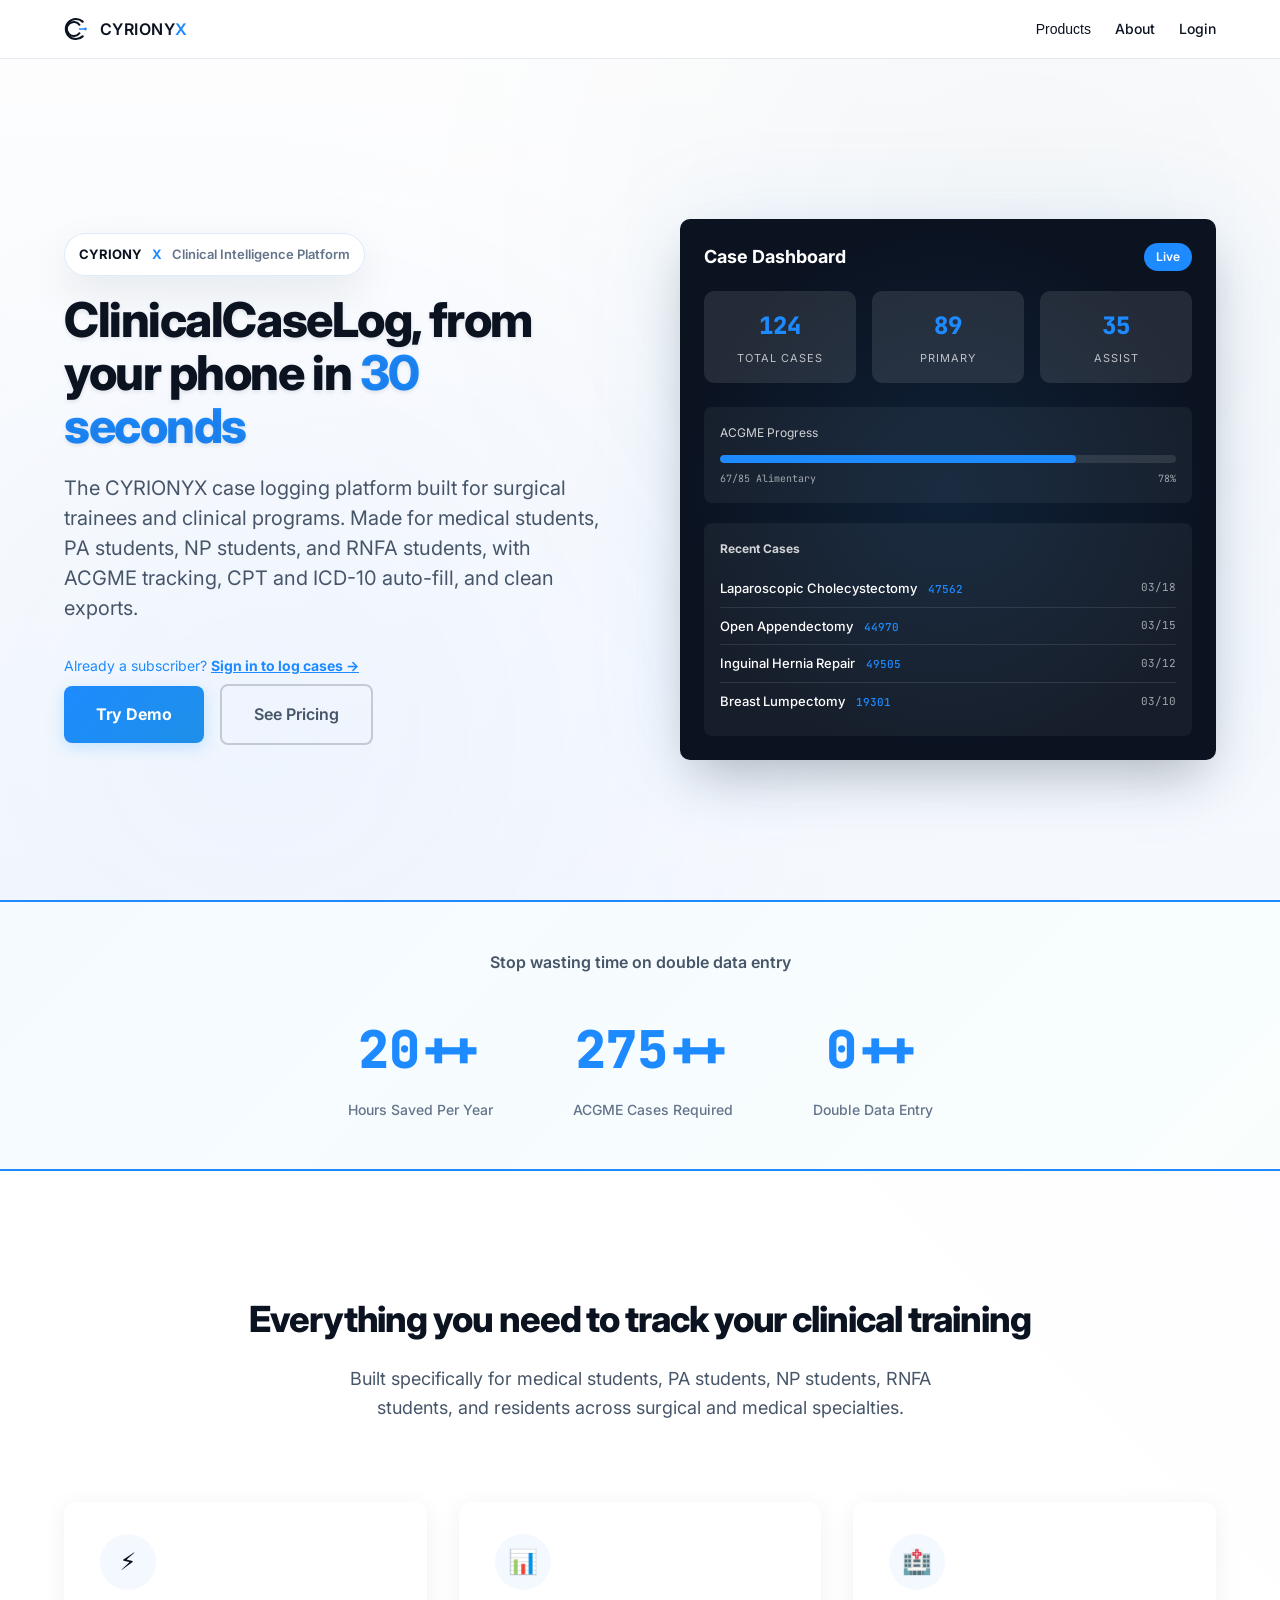
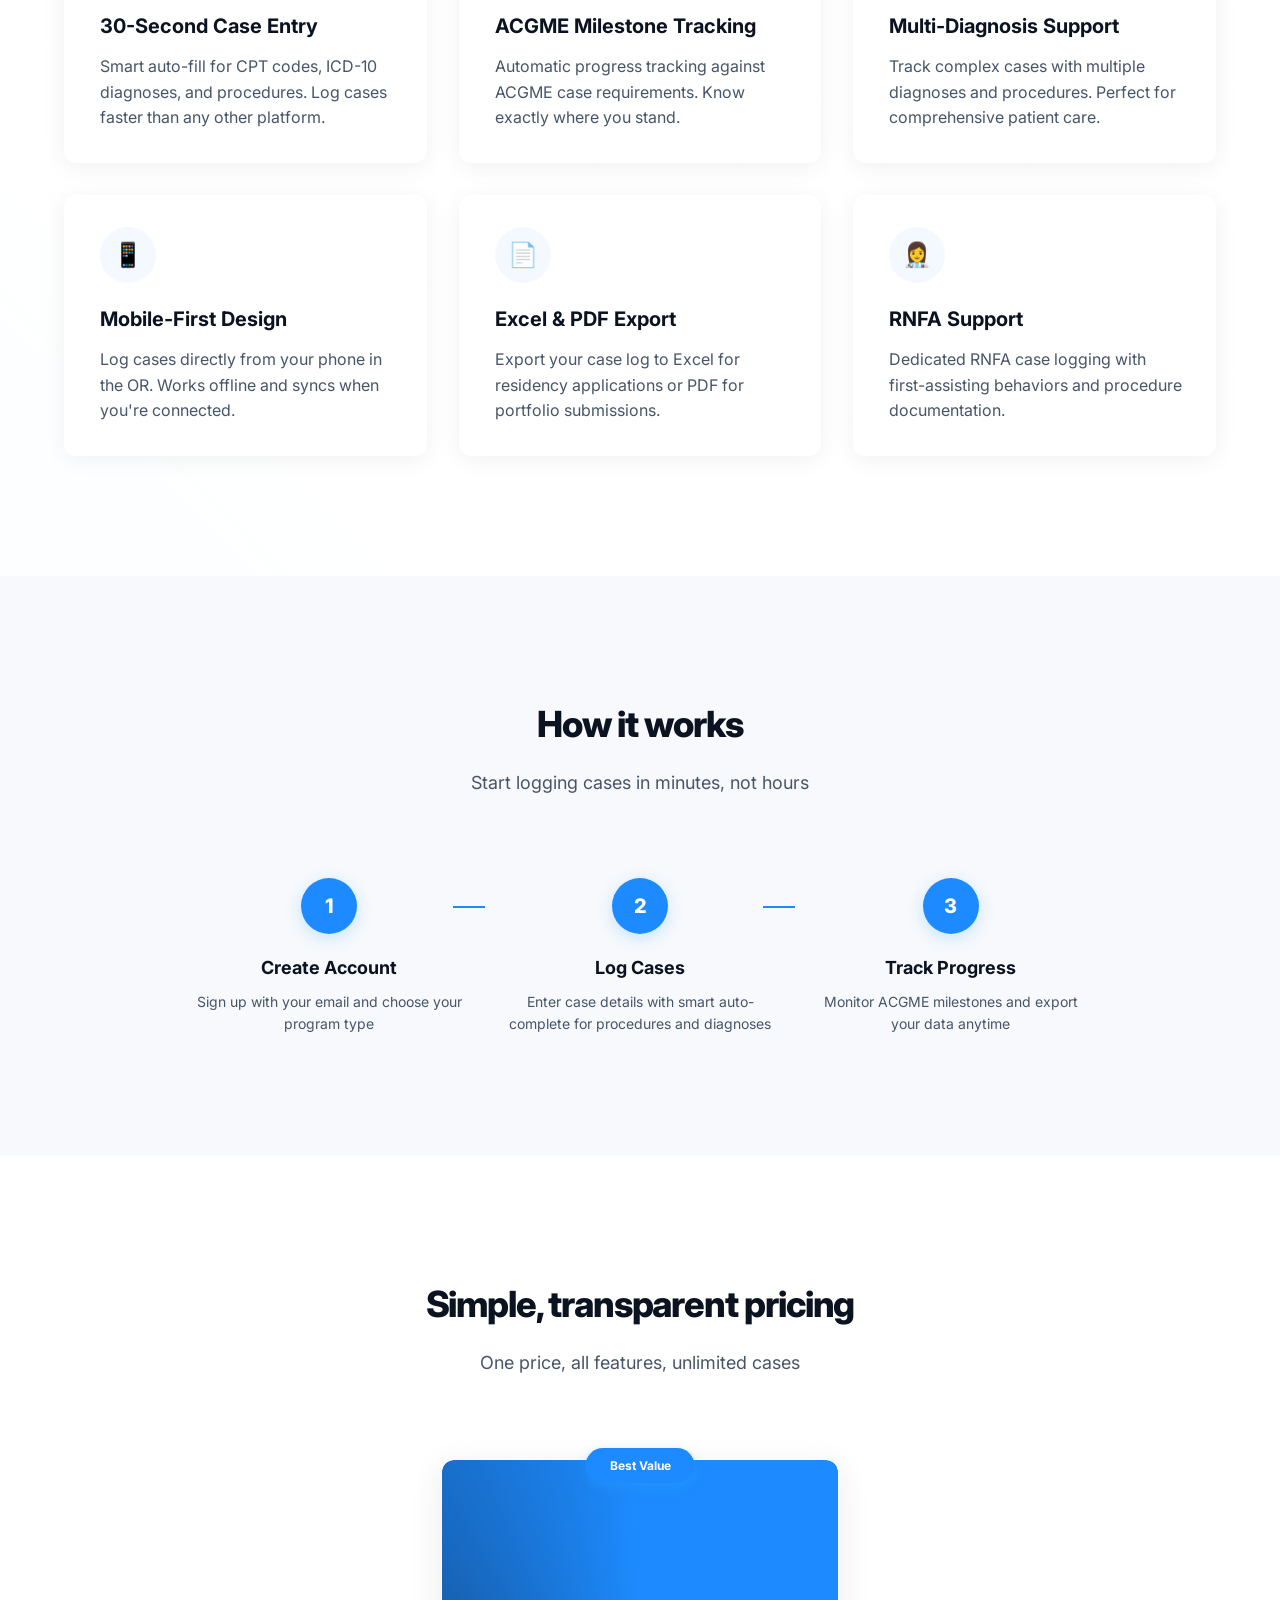
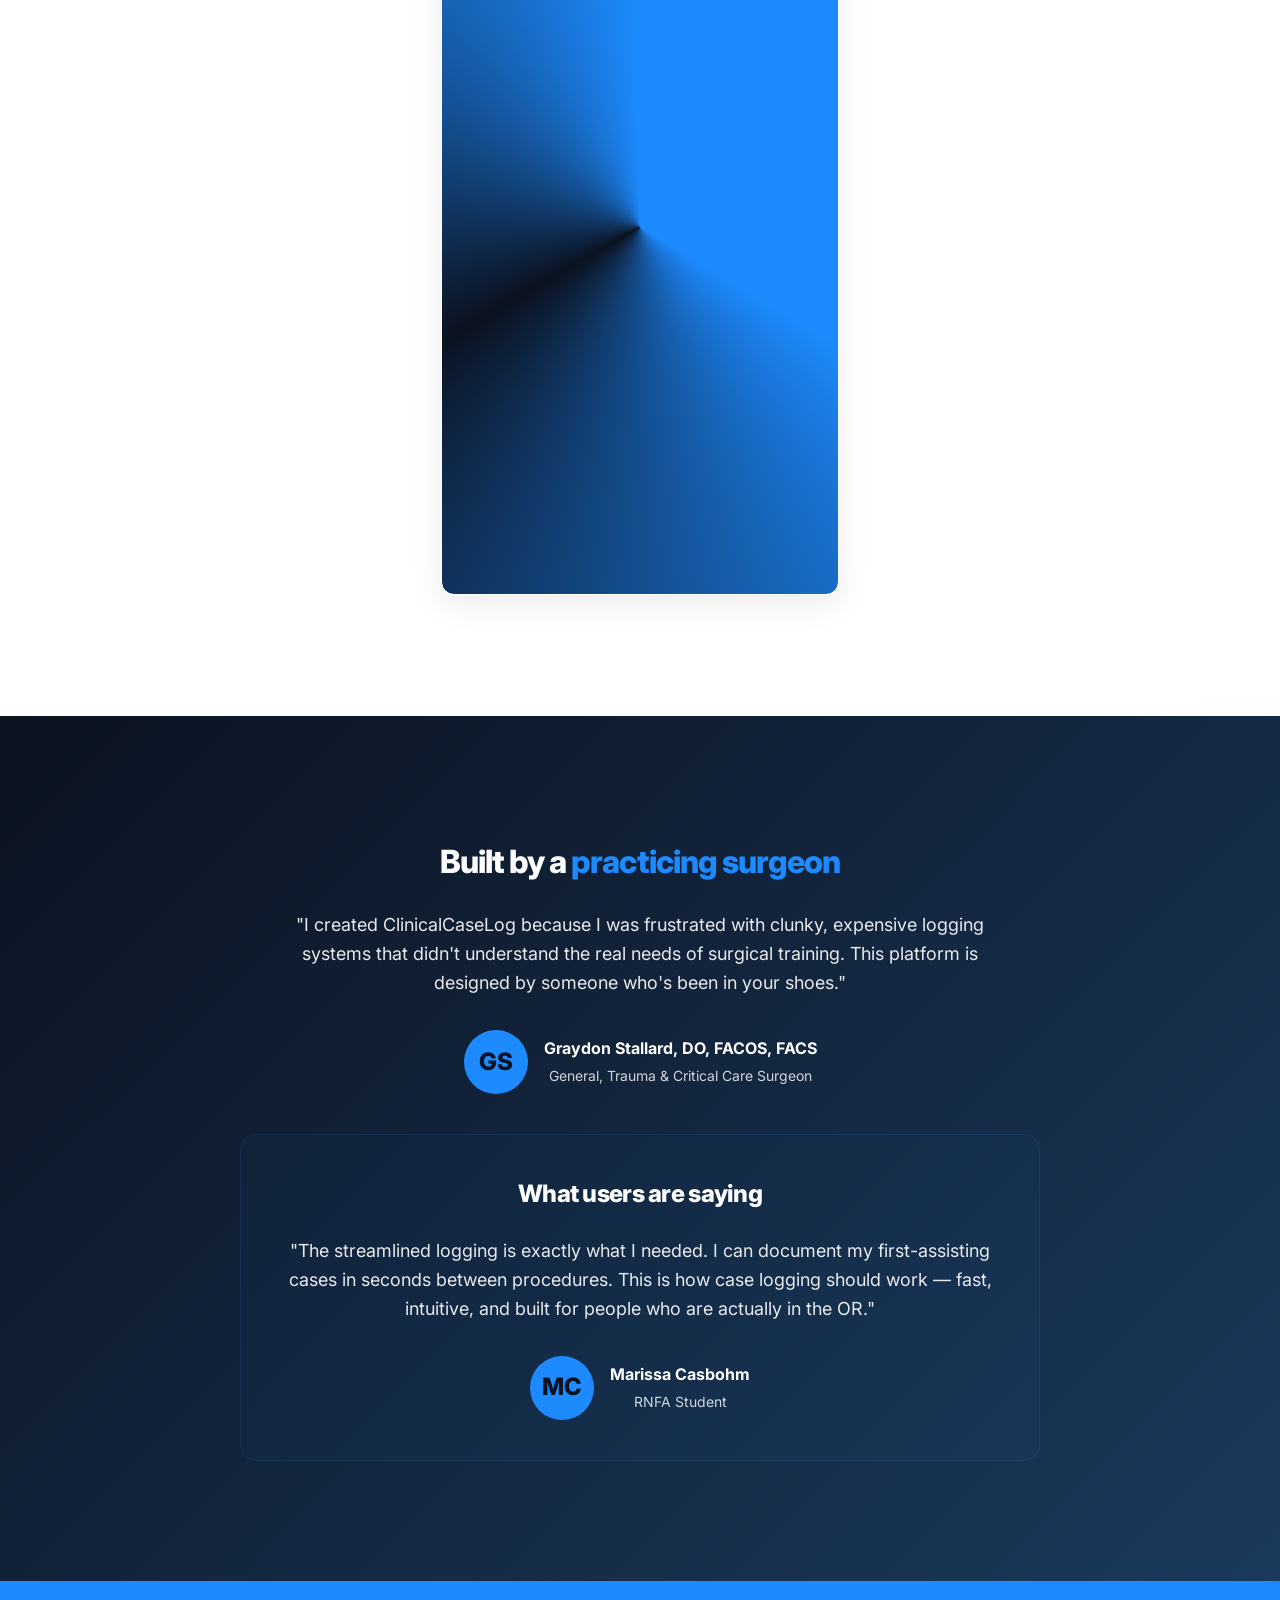
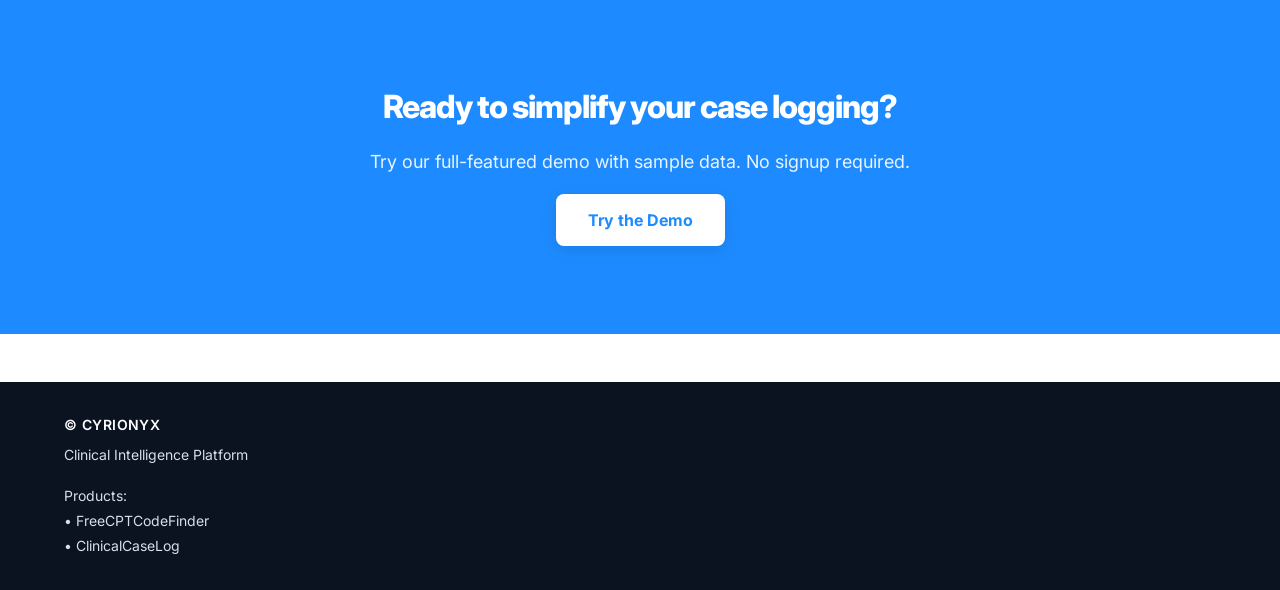
==== index.html @ 945f3b55 "align company branding to cyrionyx" ====
<!DOCTYPE html>
<html lang="en">
<head>
    <meta charset="UTF-8">
    <meta name="viewport" content="width=device-width, initial-scale=1.0">
    <title>Cyrionyx – Clinical Case Log — Premium Case Logging for Surgical Residents & PA Students</title>
    
    <!-- SEO -->
    <meta name="description" content="Log surgical cases and clinical encounters in 30 seconds with CPT code auto-fill and ICD-10 code lookup. Built by a practicing surgeon for medical students, PA students, NP students, residents, and RNFAs. ACGME milestone tracking, procedure documentation, Excel + PDF export. The modern Typhon alternative.">
    <meta name="keywords" content="surgical case log, surgery resident, ACGME, case tracking, CPT codes, operative log, PA student, medical student, RNFA, surgical case log app, PA student clinical tracker, ACGME case logging, clinical rotation tracker, medical student case log, NP student case tracker, RNFA case log, procedure log app, residency case tracker, Typhon alternative, clinical encounter log, surgical rotation log, medical education technology, case logging software, operative log tracker, CPT codes, finding CPT codes, CPT code lookup, what CPT code is used for, ICD-10 code finder, what ICD-10 code is used for, ICD-10 lookup, CPT code search, surgical CPT codes, procedure codes, diagnosis codes, medical billing codes, CPT code list surgery, ICD-10 codes for surgery, clinical documentation, medical coding for students, CPT auto-fill, ICD-10 auto-fill, procedure code tracker, surgical procedure codes, common surgical CPT codes, medical student billing, resident procedure documentation, clinical encounter documentation, patient encounter log, case report, surgical education, medical education app, healthcare education technology, clinical competency tracker, procedure competency log, surgical skills tracker">
    
    <!-- Open Graph (social sharing) -->
    <meta property="og:title" content="Cyrionyx – Clinical Case Log">
    <meta property="og:description" content="Log surgical cases and clinical patient encounters from your phone in 30 seconds. Built by a practicing surgeon for medical, PA, NP, and RNFA students.">
    <meta property="og:type" content="website">
    <meta property="og:url" content="https://clinicalcaselog.com">
    <meta property="og:image" content="https://clinicalcaselog.com/icon-512.png">
    <meta property="og:site_name" content="ClinicalCaseLog">
    
    <!-- Twitter Card -->
    <meta name="twitter:card" content="summary_large_image">
    <meta name="twitter:title" content="Cyrionyx – Clinical Case Log">
    <meta name="twitter:description" content="Log surgical cases and clinical patient encounters from your phone in 30 seconds. Built by a practicing surgeon for medical, PA, NP, and RNFA students.">
    

    <script type="application/ld+json">
    {
      "@context": "https://schema.org",
      "@graph": [
        {
          "@type": "Organization",
          "@id": "https://clinicalcaselog.com/#organization",
          "name": "CYRIONYX",
          "url": "https://clinicalcaselog.com",
          "logo": "https://clinicalcaselog.com/icon-512.png",
          "description": "CYRIONYX builds focused healthcare workflow products for case logging, coding, and surgical operations."
        },
        {
          "@type": "SoftwareApplication",
          "name": "ClinicalCaseLog",
          "applicationCategory": "MedicalApplication",
          "operatingSystem": "Web",
          "url": "https://clinicalcaselog.com",
          "image": "https://clinicalcaselog.com/icon-512.png",
          "description": "ClinicalCaseLog is the CYRIONYX case logging platform for surgical residents, PA students, NP students, and RNFAs.",
          "publisher": {"@id": "https://clinicalcaselog.com/#organization"},
          "offers": {"@type": "Offer", "price": "0", "priceCurrency": "USD"}
        }
      ]
    }
    </script>
    <!-- Google Fonts -->
    <link rel="preconnect" href="https://fonts.googleapis.com">
    <link rel="preconnect" href="https://fonts.gstatic.com" crossorigin>
    <link href="https://fonts.googleapis.com/css2?family=Inter:wght@400;500;600;700;800;900&family=JetBrains+Mono:wght@400;500;600;900&display=swap" rel="stylesheet">
    
    <style>
        * {
            margin: 0;
            padding: 0;
            box-sizing: border-box;
        }
        
        :root {
            --primary: #0B1220;
            --accent: #1D8BFF;
            --highlight: #1D8BFF;
            --purple: #0B1220;
            --background: #FFFFFF;
            --card-bg: #FFFFFF;
            --text-primary: #0B1220;
            --text-secondary: #475569;
            --text-muted: #64748B;
            --section-bg-alt: #F7F9FC;
            --feature-icon-bg: #F4F8FF;
            --shadow-soft: 0 16px 40px rgba(11, 31, 42, 0.08);
            --radius-card: 10px;
        }
        
        html {
            scroll-behavior: smooth;
        }
        
        body {
            font-family: 'Inter', -apple-system, BlinkMacSystemFont, 'Segoe UI', Roboto, sans-serif;
            color: var(--text-primary);
            background: var(--background);
            line-height: 1.6;
            overflow-x: hidden;
        }
        
        /* Navigation */
        .nav {
            position: fixed;
            top: 0;
            left: 0;
            right: 0;
            background: rgba(255, 255, 255, 0.94);
            backdrop-filter: blur(14px);
            border-bottom: 1px solid rgba(11, 31, 42, 0.08);
            z-index: 100;
            padding: 16px 0;
            transition: all 0.3s ease;
        }
        
        .nav-container {
            max-width: 1200px;
            margin: 0 auto;
            padding: 0 24px;
            display: flex;
            align-items: center;
            justify-content: space-between;
        }
        
        .logo {
            font-size: 20px;
            font-weight: 800;
            color: var(--primary);
            text-decoration: none;
            display: flex;
            align-items: center;
            gap: 14px;
        }

        .brand-chip {
            display: inline-flex;
            align-items: center;
            gap: 10px;
            padding: 8px 12px;
            border-radius: 999px;
            border: 1px solid rgba(47, 128, 237, 0.16);
            background: rgba(47, 128, 237, 0.06);
        }

        .brand-hex {
            width: 28px;
            height: 28px;
            border-radius: 8px;
            display: inline-flex;
            align-items: center;
            justify-content: center;
            background: linear-gradient(135deg, var(--primary), var(--accent));
            color: #fff;
            font-size: 11px;
            font-weight: 800;
            letter-spacing: 0.08em;
        }

        .brand-copy {
            display: flex;
            flex-direction: column;
            gap: 2px;
            line-height: 1.05;
        }

        .brand-copy strong {
            color: var(--accent);
        }

        .brand-subtitle {
            font-size: 10px;
            color: var(--text-muted);
            text-transform: uppercase;
            letter-spacing: 0.14em;
        }

        .logo .highlight {
            color: var(--accent);
        }
        
        .nav-links {
            display: flex;
            align-items: center;
            gap: 32px;
            list-style: none;
        }
        
        .nav-links a {
            color: var(--text-secondary);
            text-decoration: none;
            font-weight: 500;
            transition: color 0.3s ease;
        }
        
        .nav-links a:hover {
            color: var(--primary);
        }
        
        .cta-button {
            background: linear-gradient(135deg, var(--accent), #2563eb);
            color: white;
            padding: 12px 24px;
            border-radius: 10px;
            text-decoration: none;
            font-weight: 600;
            font-size: 14px;
            transition: all 0.3s ease;
            border: none;
            cursor: pointer;
            box-shadow: 0 2px 8px rgba(46, 168, 255, 0.25);
        }
        
        .cta-button:hover {
            transform: translateY(-1px);
            box-shadow: 0 4px 16px rgba(46, 168, 255, 0.4), 0 0 20px rgba(46, 168, 255, 0.2);
        }
        
        /* Mobile hamburger */
        .nav-toggle {
            display: none;
            flex-direction: column;
            cursor: pointer;
            padding: 8px;
        }
        
        .nav-toggle span {
            width: 20px;
            height: 2px;
            background: var(--primary);
            margin: 2px 0;
            transition: 0.3s;
        }
        
        /* Section Padding */
        .section {
            padding: 120px 0;
            transition: all 0.3s ease;
        }
        
        .section:nth-child(even) {
            background: var(--section-bg-alt);
        }
        
        .container {
            max-width: 1200px;
            margin: 0 auto;
            padding: 0 24px;
        }
        
        /* Hero Section */
        .hero {
            background:
                radial-gradient(circle at 20% 80%, rgba(47, 128, 237, 0.05) 0%, transparent 50%),
                radial-gradient(circle at 80% 20%, rgba(11, 31, 42, 0.04) 0%, transparent 50%),
                linear-gradient(180deg, #FFFFFF 0%, #F4F8FF 100%);
            background-size: 100% 100%, 100% 100%, 100% 100%;
            padding: 160px 0 140px;
            overflow: hidden;
            position: relative;
        }
        
        .hero::before {
            content: '';
            position: absolute;
            top: 0;
            left: 0;
            right: 0;
            bottom: 0;
            background: radial-gradient(ellipse at center, transparent 0%, rgba(247, 249, 251, 0.3) 70%);
            pointer-events: none;
        }
        
        .hero-container {
            display: grid;
            grid-template-columns: 1fr 1fr;
            gap: 80px;
            align-items: center;
            max-width: 1200px;
            margin: 0 auto;
            padding: 0 24px;
            position: relative;
            z-index: 2;
        }
        
        .hero-platform {
            display: inline-flex;
            align-items: center;
            gap: 10px;
            margin-bottom: 18px;
            padding: 10px 14px;
            border-radius: 999px;
            border: 1px solid rgba(47, 128, 237, 0.16);
            background: rgba(255, 255, 255, 0.9);
            box-shadow: var(--shadow-soft);
            color: var(--primary);
            font-size: 13px;
            font-weight: 700;
        }

        .hero-platform strong {
            color: var(--accent);
        }

        .hero-content h1 {
            font-size: 48px;
            font-weight: 800;
            line-height: 1.1;
            margin-bottom: 20px;
            color: var(--primary);
            letter-spacing: -0.03em;
            text-shadow: 0 2px 4px rgba(11, 31, 59, 0.1);
        }
        
        .hero-content .highlight {
            background: linear-gradient(135deg, var(--accent), var(--highlight), var(--purple));
            background-clip: text;
            -webkit-background-clip: text;
            -webkit-text-fill-color: transparent;
            background-size: 200% 200%;
            animation: gradientShift 3s ease-in-out infinite;
        }
        
        @keyframes gradientShift {
            0%, 100% { background-position: 0% 50%; }
            50% { background-position: 100% 50%; }
        }
        
        .hero-content p {
            font-size: 20px;
            color: var(--text-secondary);
            margin-bottom: 32px;
            line-height: 1.5;
        }
        
        .hero-actions {
            display: flex;
            gap: 16px;
            align-items: center;
        }
        
        .cta-primary {
            background: linear-gradient(135deg, var(--accent), #1e90e8);
            color: white;
            padding: 16px 32px;
            border-radius: 8px;
            text-decoration: none;
            font-weight: 700;
            font-size: 16px;
            transition: all 0.3s ease;
            box-shadow: 0 4px 16px rgba(46, 168, 255, 0.25);
        }
        
        .cta-primary:hover {
            transform: translateY(-2px);
            box-shadow: 0 8px 24px rgba(46, 168, 255, 0.35), 0 0 30px rgba(46, 168, 255, 0.15);
        }
        
        .cta-secondary {
            background: transparent;
            color: var(--text-secondary);
            padding: 16px 32px;
            border: 2px solid rgba(11, 31, 59, 0.2);
            border-radius: 8px;
            text-decoration: none;
            font-weight: 600;
            font-size: 16px;
            transition: all 0.3s ease;
        }
        
        .cta-secondary:hover {
            background: var(--primary);
            color: white;
            border-color: var(--primary);
            transform: translateY(-2px);
            box-shadow: 0 4px 16px rgba(11, 31, 59, 0.2);
        }
        
        /* Dashboard Mockup */
        .dashboard-mockup {
            background: var(--primary);
            border-radius: 10px;
            padding: 24px;
            box-shadow: 
                0 25px 50px -12px rgba(0, 0, 0, 0.25), 
                0 0 100px rgba(46, 168, 255, 0.1);
            position: relative;
            transform: perspective(1200px) rotateY(-3deg) rotateX(2deg);
            animation: float 6s ease-in-out infinite;
        }
        
        .dashboard-mockup::before {
            content: '';
            position: absolute;
            top: -10px;
            left: -10px;
            right: -10px;
            bottom: -10px;
            background: radial-gradient(circle at 50% 50%, rgba(46, 168, 255, 0.1) 0%, transparent 70%);
            border-radius: 20px;
            z-index: -1;
        }
        
        @keyframes float {
            0%, 100% { transform: perspective(1200px) rotateY(-3deg) rotateX(2deg) translateY(0px); }
            50% { transform: perspective(1200px) rotateY(-3deg) rotateX(2deg) translateY(-8px); }
        }
        
        .dashboard-header {
            display: flex;
            justify-content: space-between;
            align-items: center;
            margin-bottom: 20px;
        }
        
        .dashboard-title {
            color: white;
            font-size: 18px;
            font-weight: 700;
        }
        
        .dashboard-badge {
            background: var(--accent);
            color: white;
            padding: 4px 12px;
            border-radius: 20px;
            font-size: 12px;
            font-weight: 600;
            animation: pulse 2s ease-in-out infinite;
        }
        
        @keyframes pulse {
            0%, 100% { opacity: 1; }
            50% { opacity: 0.7; }
        }
        
        .stats-grid {
            display: grid;
            grid-template-columns: repeat(3, 1fr);
            gap: 16px;
            margin-bottom: 24px;
        }
        
        .stat-card {
            background: rgba(255, 255, 255, 0.1);
            border-radius: 10px;
            padding: 16px;
            text-align: center;
        }
        
        .stat-number {
            color: var(--highlight);
            font-size: 24px;
            font-weight: 800;
            font-family: 'JetBrains Mono', monospace;
        }
        
        .stat-label {
            color: rgba(255, 255, 255, 0.7);
            font-size: 11px;
            text-transform: uppercase;
            letter-spacing: 1px;
            margin-top: 4px;
        }
        
        .chart-container {
            background: rgba(255, 255, 255, 0.05);
            border-radius: 8px;
            padding: 16px;
            margin-bottom: 20px;
        }
        
        .chart-title {
            color: rgba(255, 255, 255, 0.8);
            font-size: 12px;
            margin-bottom: 12px;
        }
        
        .progress-bar {
            background: rgba(255, 255, 255, 0.1);
            height: 8px;
            border-radius: 4px;
            overflow: hidden;
            margin-bottom: 8px;
        }
        
        .progress-fill {
            background: linear-gradient(90deg, var(--accent), var(--highlight));
            height: 100%;
            border-radius: 4px;
            transition: width 0.8s ease;
        }
        
        .case-list {
            background: rgba(255, 255, 255, 0.05);
            border-radius: 8px;
            padding: 16px;
        }
        
        .case-list h4 {
            color: rgba(255, 255, 255, 0.8);
            font-size: 12px;
            margin-bottom: 12px;
        }
        
        .case-item {
            display: flex;
            justify-content: space-between;
            align-items: center;
            padding: 8px 0;
            border-bottom: 1px solid rgba(255, 255, 255, 0.1);
        }
        
        .case-item:last-child {
            border-bottom: none;
        }
        
        .case-name {
            color: white;
            font-size: 13px;
            font-weight: 500;
        }
        
        .case-name .cpt {
            color: var(--highlight);
            font-family: 'JetBrains Mono', monospace;
            font-size: 11px;
            margin-left: 8px;
        }
        
        .case-date {
            color: rgba(255, 255, 255, 0.6);
            font-size: 11px;
            font-family: 'JetBrains Mono', monospace;
        }
        
        /* Social Proof Bar */
        .social-proof {
            background: 
                linear-gradient(135deg, rgba(46, 168, 255, 0.05) 0%, rgba(63, 224, 197, 0.03) 100%),
                white;
            padding: 50px 0;
            position: relative;
        }
        
        .social-proof::before {
            content: '';
            position: absolute;
            top: 0;
            left: 0;
            right: 0;
            height: 2px;
            background: linear-gradient(90deg, var(--accent), var(--highlight));
        }
        
        .social-proof::after {
            content: '';
            position: absolute;
            bottom: 0;
            left: 0;
            right: 0;
            height: 2px;
            background: linear-gradient(90deg, var(--highlight), var(--accent));
        }
        
        .social-proof-container {
            text-align: center;
            max-width: 800px;
            margin: 0 auto;
            padding: 0 24px;
        }
        
        .social-proof h3 {
            color: var(--text-secondary);
            font-size: 16px;
            font-weight: 600;
            margin-bottom: 32px;
        }
        
        .stats-counter {
            display: flex;
            justify-content: center;
            gap: 80px;
            align-items: center;
        }
        
        .counter-item {
            text-align: center;
        }
        
        .counter-number {
            color: var(--accent);
            font-size: 52px;
            font-weight: 900;
            font-family: 'JetBrains Mono', monospace;
            position: relative;
        }
        
        .counter-number::after {
            content: '+';
            opacity: 0;
            animation: fadeInPlus 0.5s ease 2s forwards;
        }
        
        @keyframes fadeInPlus {
            to { opacity: 1; }
        }
        
        .counter-label {
            color: var(--text-muted);
            font-size: 14px;
            font-weight: 500;
            margin-top: 8px;
        }
        
        /* Features Section */
        .features {
            padding: 120px 0;
            background: 
                linear-gradient(45deg, rgba(46, 168, 255, 0.01) 0%, transparent 25%, transparent 75%, rgba(139, 92, 246, 0.01) 100%),
                repeating-linear-gradient(45deg, transparent, transparent 100px, rgba(46, 168, 255, 0.005) 100px, rgba(46, 168, 255, 0.005) 102px);
        }
        
        .section-header {
            text-align: center;
            margin-bottom: 80px;
        }
        
        .section-header h2 {
            font-size: 36px;
            font-weight: 800;
            color: var(--primary);
            margin-bottom: 16px;
            letter-spacing: -0.03em;
        }
        
        .section-header p {
            font-size: 18px;
            color: var(--text-secondary);
            max-width: 600px;
            margin: 0 auto;
        }
        
        .features-grid {
            display: grid;
            grid-template-columns: repeat(3, 1fr);
            gap: 32px;
        }
        
        .feature-card {
            background: var(--card-bg);
            border-radius: 12px;
            padding: 32px;
            box-shadow: 0 4px 24px rgba(0, 0, 0, 0.06);
            transition: all 0.3s ease;
            border-left: 4px solid transparent;
        }
        
        .feature-card:hover {
            transform: translateY(-4px);
            box-shadow: 0 12px 40px rgba(0, 0, 0, 0.15);
            border-left-color: var(--accent);
        }
        
        .feature-icon {
            background: var(--feature-icon-bg);
            width: 56px;
            height: 56px;
            border-radius: 50%;
            display: flex;
            align-items: center;
            justify-content: center;
            font-size: 24px;
            margin-bottom: 20px;
            transition: all 0.3s ease;
        }
        
        .feature-card:hover .feature-icon {
            background: linear-gradient(135deg, var(--accent), var(--highlight));
            transform: scale(1.1);
        }
        
        .feature-card h3 {
            font-size: 20px;
            font-weight: 700;
            color: var(--primary);
            margin-bottom: 12px;
        }
        
        .feature-card p {
            color: var(--text-secondary);
            line-height: 1.6;
        }
        
        /* How It Works */
        .how-it-works {
            background: var(--section-bg-alt);
            padding: 120px 0;
        }
        
        .steps-container {
            display: flex;
            justify-content: space-between;
            align-items: center;
            gap: 32px;
            max-width: 900px;
            margin: 0 auto;
        }
        
        .step {
            flex: 1;
            text-align: center;
            position: relative;
        }
        
        .step::after {
            content: '';
            position: absolute;
            top: 28px;
            right: -16px;
            width: 32px;
            height: 2px;
            background: linear-gradient(90deg, var(--accent), var(--highlight));
        }
        
        .step:last-child::after {
            display: none;
        }
        
        .step-number {
            background: linear-gradient(135deg, var(--accent), var(--highlight));
            color: white;
            width: 56px;
            height: 56px;
            border-radius: 50%;
            display: flex;
            align-items: center;
            justify-content: center;
            font-size: 20px;
            font-weight: 800;
            margin: 0 auto 20px;
            box-shadow: 0 4px 16px rgba(46, 168, 255, 0.25);
        }
        
        .step h3 {
            font-size: 18px;
            font-weight: 700;
            color: var(--primary);
            margin-bottom: 8px;
        }
        
        .step p {
            color: var(--text-secondary);
            font-size: 14px;
        }
        
        /* Pricing */
        .pricing {
            padding: 120px 0;
        }
        
        .pricing-card {
            background: white;
            border-radius: 12px;
            padding: 40px;
            box-shadow: 0 8px 32px rgba(0, 0, 0, 0.08);
            max-width: 400px;
            margin: 0 auto;
            text-align: center;
            border: 2px solid transparent;
            position: relative;
            background-clip: padding-box;
        }
        
        .pricing-card::before {
            content: '';
            position: absolute;
            top: 0;
            left: 0;
            right: 0;
            bottom: 0;
            background: conic-gradient(from 0deg, var(--accent), var(--highlight), var(--purple), var(--accent));
            border-radius: 12px;
            padding: 2px;
            mask: linear-gradient(#fff 0 0) content-box, linear-gradient(#fff 0 0);
            mask-composite: xor;
            animation: rotateBorder 3s linear infinite;
        }
        
        @keyframes rotateBorder {
            to { transform: rotate(360deg); }
        }
        
        .pricing-badge {
            background: linear-gradient(135deg, var(--accent), var(--highlight));
            color: white;
            padding: 8px 24px;
            border-radius: 20px;
            font-size: 12px;
            font-weight: 700;
            position: absolute;
            top: -12px;
            left: 50%;
            transform: translateX(-50%);
            box-shadow: 0 4px 12px rgba(46, 168, 255, 0.3);
        }
        
        .price {
            font-size: 48px;
            font-weight: 800;
            color: var(--primary);
            margin-bottom: 8px;
            font-family: 'JetBrains Mono', monospace;
        }
        
        .price-period {
            color: var(--text-secondary);
            font-size: 16px;
            margin-bottom: 32px;
        }
        
        .feature-list {
            list-style: none;
            margin-bottom: 32px;
        }
        
        .feature-list li {
            display: flex;
            align-items: center;
            padding: 8px 0;
            color: var(--text-secondary);
        }
        
        .feature-list li::before {
            content: '✓';
            color: var(--highlight);
            font-weight: 700;
            margin-right: 12px;
            font-size: 16px;
        }
        
        /* Testimonial */
        .testimonial {
            background: linear-gradient(135deg, var(--primary), #1a3a5c);
            color: white;
            padding: 120px 0;
        }
        
        .testimonial-container {
            text-align: center;
            max-width: 800px;
            margin: 0 auto;
            padding: 0 24px;
        }
        
        .testimonial h2 {
            font-size: 32px;
            font-weight: 800;
            margin-bottom: 24px;
            letter-spacing: -0.03em;
        }
        
        .testimonial .highlight {
            color: var(--highlight);
        }
        
        .testimonial p {
            font-size: 18px;
            opacity: 0.9;
            margin-bottom: 32px;
        }
        
        .author {
            display: flex;
            align-items: center;
            justify-content: center;
            gap: 16px;
        }
        
        .author-avatar {
            width: 64px;
            height: 64px;
            background: var(--highlight);
            border-radius: 50%;
            display: flex;
            align-items: center;
            justify-content: center;
            font-size: 24px;
            font-weight: 800;
            color: var(--primary);
        }
        
        .author-info h4 {
            font-size: 16px;
            font-weight: 700;
            margin-bottom: 4px;
        }
        
        .author-info p {
            font-size: 14px;
            opacity: 0.8;
            margin: 0;
        }
        
        /* Demo CTA */
        .demo-cta {
            background: linear-gradient(135deg, var(--accent), var(--highlight));
            padding: 100px 0;
        }
        
        .demo-cta-container {
            text-align: center;
            max-width: 600px;
            margin: 0 auto;
            padding: 0 24px;
        }
        
        .demo-cta h2 {
            color: white;
            font-size: 32px;
            font-weight: 800;
            margin-bottom: 16px;
            letter-spacing: -0.03em;
        }
        
        .demo-cta p {
            color: rgba(255, 255, 255, 0.9);
            font-size: 18px;
            margin-bottom: 32px;
        }
        
        .demo-button {
            background: white;
            color: var(--accent);
            padding: 16px 32px;
            border-radius: 8px;
            text-decoration: none;
            font-weight: 700;
            font-size: 16px;
            transition: all 0.3s ease;
            box-shadow: 0 4px 16px rgba(0, 0, 0, 0.1);
        }
        
        .demo-button:hover {
            transform: translateY(-2px);
            box-shadow: 0 8px 24px rgba(0, 0, 0, 0.15), 0 0 30px rgba(255, 255, 255, 0.2);
        }
        
        /* Footer */
        .footer {
            background: #0B1F3B;
            color: white;
            padding: 80px 0 40px;
            position: relative;
        }
        
        .footer::before {
            content: '';
            position: absolute;
            top: 0;
            left: 0;
            right: 0;
            height: 3px;
            background: linear-gradient(90deg, var(--accent), var(--highlight));
        }
        
        .footer-grid {
            display: grid;
            grid-template-columns: 2fr 1fr 1fr 1fr;
            gap: 48px;
            margin-bottom: 40px;
        }
        
        .footer-brand h3 {
            font-size: 20px;
            font-weight: 800;
            margin-bottom: 16px;
        }
        
        .footer-brand .highlight {
            color: var(--highlight);
        }
        
        .footer-brand p {
            opacity: 0.8;
            line-height: 1.6;
            margin-bottom: 20px;
        }
        
        .footer-column h4 {
            font-size: 16px;
            font-weight: 700;
            margin-bottom: 16px;
        }
        
        .footer-column ul {
            list-style: none;
        }
        
        .footer-column ul li {
            margin-bottom: 8px;
        }
        
        .footer-column ul li a {
            color: rgba(255, 255, 255, 0.8);
            text-decoration: none;
            transition: color 0.3s ease;
        }
        
        .footer-column ul li a:hover {
            color: var(--highlight);
        }
        
        .footer-bottom {
            border-top: 1px solid rgba(255, 255, 255, 0.1);
            padding-top: 30px;
            display: flex;
            justify-content: space-between;
            align-items: center;
            opacity: 0.6;
            font-size: 14px;
        }
        
        .footer-love {
            color: var(--highlight);
            font-weight: 600;
        }
        
        /* Animation Classes */
        .fade-in-up {
            opacity: 0;
            transform: translateY(30px);
            transition: all 0.6s ease;
        }
        
        .fade-in-up.animate {
            opacity: 1;
            transform: translateY(0);
        }
        
        .stagger-1 { transition-delay: 0.1s; }
        .stagger-2 { transition-delay: 0.2s; }
        .stagger-3 { transition-delay: 0.3s; }
        .stagger-4 { transition-delay: 0.4s; }
        .stagger-5 { transition-delay: 0.5s; }
        .stagger-6 { transition-delay: 0.6s; }
        
        /* Mobile Responsiveness */
        @media (max-width: 768px) {
            .nav-links {
                display: none;
                flex-direction: column;
                position: absolute;
                top: 100%;
                left: 0;
                right: 0;
                background: #0a0f1c;
                padding: 20px;
                border-bottom: 1px solid rgba(46,168,255,0.2);
                gap: 16px;
            }
            .nav-links.active {
                display: flex;
            }
            .nav-container {
                position: relative;
            }
            
            .nav-toggle {
                display: flex;
            }
            
            .hero {
                padding: 120px 0 100px;
            }
            
            .hero-container {
                grid-template-columns: 1fr;
                gap: 40px;
                text-align: center;
            }
            
            .hero-content h1 {
                font-size: 32px;
            }
            
            .hero-content p {
                font-size: 18px;
            }
            
            .hero-actions {
                flex-direction: column;
                align-items: stretch;
            }
            
            .dashboard-mockup {
                transform: none;
                max-width: 100%;
                overflow-x: auto;
            }
            
            .stats-grid {
                grid-template-columns: repeat(2, 1fr);
            }
            
            .stats-counter {
                flex-direction: column;
                gap: 24px;
            }
            
            .counter-number {
                font-size: 36px;
            }
            
            .features-grid {
                grid-template-columns: 1fr;
                gap: 24px;
            }
            
            .steps-container {
                flex-direction: column;
                gap: 40px;
            }
            
            .step::after {
                display: none;
            }
            
            .footer-grid {
                grid-template-columns: 1fr;
                gap: 32px;
            }
            
            .footer-bottom {
                flex-direction: column;
                gap: 16px;
                text-align: center;
            }
            
            .section {
                padding: 80px 0;
            }
            
            .section-header h2 {
                font-size: 28px;
            }
        }
    
:root {
  --cyr-navy: #0B1220;
  --cyr-blue: #1D8BFF;
  --cyr-white: #FFFFFF;
  --cyr-steel: #7C8AA5;
  --cyr-border: #E6EAF0;
  --cyr-input: #D0D7E2;
  --cyr-surface: #FFFFFF;
  --cyr-surface-muted: #F7F9FC;
  --cyr-shadow: 0 2px 8px rgba(11,18,32,0.06);
  --cyr-radius-btn: 8px;
  --cyr-radius-card: 12px;
  --space-xs: 4px;
  --space-sm: 8px;
  --space-md: 16px;
  --space-lg: 24px;
  --space-xl: 32px;
  --space-xxl: 48px;
}
body {
  font-family: Inter, ui-sans-serif, system-ui, -apple-system, BlinkMacSystemFont, "Segoe UI", sans-serif !important;
  color: var(--cyr-navy) !important;
  background: var(--cyr-white) !important;
}
a { color: var(--cyr-blue); }
button, .btn, .cta-button, .cta-primary, .subscribe-btn, .demo-button {
  border-radius: var(--cyr-radius-btn) !important;
}
input, select, textarea, .search-input {
  border: 1px solid var(--cyr-input) !important;
  box-shadow: none !important;
}
input:focus, select:focus, textarea:focus, .search-input:focus {
  outline: 1px solid var(--cyr-blue) !important;
  border-color: var(--cyr-blue) !important;
}
.brand-shell .btn-primary,
.brand-shell .cta-primary,
.brand-shell .subscribe-btn,
.brand-shell .cta-button,
.brand-shell .demo-button,
.brand-shell .btn:not(.secondary) {
  background: var(--cyr-blue) !important;
  color: var(--cyr-white) !important;
  border: 0 !important;
  padding: 12px 16px !important;
  box-shadow: none !important;
}
.brand-shell .btn.secondary,
.brand-shell .cta-secondary,
.brand-shell .secondary,
.brand-shell a.cta-button[style*='transparent'] {
  background: transparent !important;
  color: var(--cyr-navy) !important;
  border: 1px solid var(--cyr-navy) !important;
}
.brand-shell .card, .brand-shell .feature-card, .brand-shell .stat-card, .brand-shell .pricing-card, .brand-shell .code-box, .brand-shell .related-card, .brand-shell .testimonial-container {
  background: var(--cyr-surface) !important;
  border: 1px solid var(--cyr-border) !important;
  border-radius: var(--cyr-radius-card) !important;
  box-shadow: var(--cyr-shadow) !important;
}
.cyr-header {
  position: sticky;
  top: 0;
  z-index: 300;
  background: rgba(255,255,255,0.96);
  border-bottom: 1px solid var(--cyr-border);
  backdrop-filter: blur(12px);
}
.cyr-header-inner {
  max-width: 1200px;
  margin: 0 auto;
  padding: 16px 24px;
  display: flex;
  align-items: center;
  justify-content: space-between;
  gap: 24px;
}
.cyr-brand {
  display: inline-flex;
  align-items: center;
  gap: 12px;
  text-decoration: none;
  color: var(--cyr-navy);
  min-height: 24px;
}
.cyr-brand img {
  width: 24px;
  height: 24px;
  display: block;
}
.cyr-wordmark {
  font-size: 16px;
  font-weight: 600;
  letter-spacing: 0.03em;
  color: var(--cyr-navy);
  line-height: 1;
}
.cyr-wordmark .x { color: var(--cyr-blue); display: inline-block; transform: scaleX(1.03); }
.cyr-nav { display: flex; align-items: center; gap: 24px; }
.cyr-nav-link, .cyr-dropdown-toggle {
  color: var(--cyr-navy);
  text-decoration: none;
  font-weight: 500;
  font-size: 14px;
  background: transparent;
  border: 0;
  cursor: pointer;
  padding: 0;
}
.cyr-dropdown { position: relative; }
.cyr-dropdown-menu {
  position: absolute;
  right: 0;
  top: calc(100% + 12px);
  min-width: 220px;
  background: var(--cyr-white);
  border: 1px solid var(--cyr-border);
  border-radius: 12px;
  box-shadow: var(--cyr-shadow);
  padding: 8px;
  display: none;
}
.cyr-dropdown.open .cyr-dropdown-menu { display: block; }
.cyr-dropdown-menu a {
  display: block;
  padding: 12px 14px;
  border-radius: 8px;
  color: var(--cyr-navy);
  text-decoration: none;
  font-weight: 500;
}
.cyr-dropdown-menu a:hover { background: var(--cyr-surface-muted); }
.cyr-menu-button {
  display: none;
  width: 40px;
  height: 40px;
  border: 1px solid var(--cyr-border);
  border-radius: 8px;
  background: var(--cyr-white);
  color: var(--cyr-navy);
  font-size: 18px;
}
.cyr-mobile-drawer {
  display: none;
  border-top: 1px solid var(--cyr-border);
  background: var(--cyr-white);
  padding: 16px 24px 24px;
}
.cyr-mobile-drawer.open { display: block; }
.cyr-mobile-drawer a, .cyr-mobile-products-label {
  display: block;
  color: var(--cyr-navy);
  text-decoration: none;
  padding: 12px 0;
  font-weight: 500;
}
.cyr-mobile-products {
  padding-left: 16px;
}
.cyr-footer {
  background: var(--cyr-navy);
  color: var(--cyr-white);
  margin-top: 48px;
}
.cyr-footer-inner {
  max-width: 1200px;
  margin: 0 auto;
  padding: 32px 24px;
}
.cyr-footer-title {
  font-size: 14px;
  font-weight: 600;
  letter-spacing: 0.03em;
}
.cyr-footer-copy {
  color: #D7DFEA;
  margin-top: 8px;
  font-size: 14px;
}
.cyr-footer-products {
  margin-top: 16px;
  font-size: 14px;
  color: #D7DFEA;
  line-height: 1.8;
}
.cyr-footer-products span { display: block; }
@media (max-width: 767px) {
  .cyr-header-inner { padding: 12px 16px; }
  .cyr-brand img { width: 24px; height: 24px; }
  .cyr-wordmark { font-size: 15px; }
  .cyr-nav { display: none; }
  .cyr-menu-button { display: inline-flex; align-items: center; justify-content: center; }
}
.cyr-brand { flex: 1 1 auto; min-width: 0; }
.cyr-wordmark { white-space: nowrap; }
.cyr-menu-button { flex-shrink: 0; }
.hero-platform, .hero h1, .hero p { overflow-wrap: anywhere; }
@media (max-width: 767px) {
  .cyr-menu-button { display: inline-flex !important; }
  .hero-platform, .hero h1, .hero h1 span, .hero p { max-width: 100% !important; white-space: normal !important; word-break: break-word !important; overflow-wrap: anywhere !important; }
  .hero-platform { font-size: 12px !important; }
  .hero h1 { font-size: 34px !important; line-height: 1.12 !important; }
  .hero p { font-size: 16px !important; }
}

</style>
    <link rel="apple-touch-icon" href="/icon-192.png">
    <link rel="icon" type="image/png" sizes="32x32" href="/favicon-32.png">
    <link rel="icon" type="image/png" sizes="16x16" href="/favicon-16.png">
</head>
<body class="brand-shell-page" data-brand-page="home">
    <div id="cyr-site-header"></div>
    

    <div class="cyr-header" data-cyrionyx-header>
  <div class="cyr-header-inner">
    <a class="cyr-brand" href="/" aria-label="CYRIONYX home">
      <img src="/logo/icon.svg" alt="CYRIONYX icon">
      <span class="cyr-wordmark">CYRIONY<span class="x">X</span></span>
    </a>
    <nav class="cyr-nav" aria-label="Primary">
      <div class="cyr-dropdown">
        <button class="cyr-dropdown-toggle" type="button" aria-expanded="false">Products</button>
        <div class="cyr-dropdown-menu">
          <a href="https://freecptcodefinder.com/">FreeCPTCodeFinder</a>
          <a href="https://clinicalcaselog.com/">ClinicalCaseLog</a>
        </div>
      </div>
      <a class="cyr-nav-link" href="/#testimonial">About</a>
      <a class="cyr-nav-link" href="https://clinicalcaselog.com/login">Login</a>
    </nav>
    <button class="cyr-menu-button" type="button" aria-label="Open menu">☰</button>
  </div>
  <div class="cyr-mobile-drawer" aria-label="Mobile menu">
    <span class="cyr-mobile-products-label">Products</span>
    <div class="cyr-mobile-products">
      <a href="https://freecptcodefinder.com/">FreeCPTCodeFinder</a>
      <a href="https://clinicalcaselog.com/">ClinicalCaseLog</a>
    </div>
    <a href="/#testimonial">About</a>
    <a href="https://clinicalcaselog.com/login">Login</a>
  </div>
</div>

    <!-- Hero Section -->
    <section class="hero">
        <div class="hero-container">
            <div class="hero-content fade-in-up">
                <div class="hero-platform">CYRIONY<span class="highlight">X</span> <span style="color: var(--text-muted); font-weight: 600;">Clinical Intelligence Platform</span></div>
                <h1>ClinicalCaseLog, from your phone in <span class="highlight">30 seconds</span></h1>
                <p>The CYRIONYX case logging platform built for surgical trainees and clinical programs. Made for medical students, PA students, NP students, and RNFA students, with ACGME tracking, CPT and ICD-10 auto-fill, and clean exports.</p>
                <p style="color:#1D8BFF;font-size:14px;margin-bottom:8px;">Already a subscriber? <a href="/login" style="color:#1D8BFF;font-weight:700;text-decoration:underline;">Sign in to log cases →</a></p>
                <div class="hero-actions">
                    <a href="/demo" class="cta-primary">Try Demo</a>
                    <a href="#pricing" class="cta-secondary">See Pricing</a>
                </div>
            </div>
            <div class="dashboard-mockup fade-in-up">
                <div class="dashboard-header">
                    <div class="dashboard-title">Case Dashboard</div>
                    <div class="dashboard-badge">Live</div>
                </div>
                <div class="stats-grid">
                    <div class="stat-card">
                        <div class="stat-number">124</div>
                        <div class="stat-label">Total Cases</div>
                    </div>
                    <div class="stat-card">
                        <div class="stat-number">89</div>
                        <div class="stat-label">Primary</div>
                    </div>
                    <div class="stat-card">
                        <div class="stat-number">35</div>
                        <div class="stat-label">Assist</div>
                    </div>
                </div>
                <div class="chart-container">
                    <div class="chart-title">ACGME Progress</div>
                    <div class="progress-bar">
                        <div class="progress-fill" style="width: 78%;"></div>
                    </div>
                    <div style="display: flex; justify-content: space-between; font-family: 'JetBrains Mono', monospace; font-size: 10px; color: rgba(255,255,255,0.6); margin-top: 4px;">
                        <span>67/85 Alimentary</span>
                        <span>78%</span>
                    </div>
                </div>
                <div class="case-list">
                    <h4>Recent Cases</h4>
                    <div class="case-item">
                        <div class="case-name">Laparoscopic Cholecystectomy <span class="cpt">47562</span></div>
                        <div class="case-date">03/18</div>
                    </div>
                    <div class="case-item">
                        <div class="case-name">Open Appendectomy <span class="cpt">44970</span></div>
                        <div class="case-date">03/15</div>
                    </div>
                    <div class="case-item">
                        <div class="case-name">Inguinal Hernia Repair <span class="cpt">49505</span></div>
                        <div class="case-date">03/12</div>
                    </div>
                    <div class="case-item">
                        <div class="case-name">Breast Lumpectomy <span class="cpt">19301</span></div>
                        <div class="case-date">03/10</div>
                    </div>
                </div>
            </div>
        </div>
    </section>

    <!-- Social Proof -->
    <section class="social-proof">
        <div class="social-proof-container fade-in-up">
            <h3>Stop wasting time on double data entry</h3>
            <div class="stats-counter">
                <div class="counter-item">
                    <div class="counter-number" data-target="20">0</div>
                    <div class="counter-label">Hours Saved Per Year</div>
                </div>
                <div class="counter-item">
                    <div class="counter-number" data-target="275">0</div>
                    <div class="counter-label">ACGME Cases Required</div>
                </div>
                <div class="counter-item">
                    <div class="counter-number" data-target="0">0</div>
                    <div class="counter-label">Double Data Entry</div>
                </div>
            </div>
        </div>
    </section>

    <!-- Features Section -->
    <section class="features section" id="features">
        <div class="container">
            <div class="section-header fade-in-up">
                <h2>Everything you need to track your clinical training</h2>
                <p>Built specifically for medical students, PA students, NP students, RNFA students, and residents across surgical and medical specialties.</p>
            </div>
            <div class="features-grid">
                <div class="feature-card fade-in-up stagger-1">
                    <div class="feature-icon">⚡</div>
                    <h3>30-Second Case Entry</h3>
                    <p>Smart auto-fill for CPT codes, ICD-10 diagnoses, and procedures. Log cases faster than any other platform.</p>
                </div>
                <div class="feature-card fade-in-up stagger-2">
                    <div class="feature-icon">📊</div>
                    <h3>ACGME Milestone Tracking</h3>
                    <p>Automatic progress tracking against ACGME case requirements. Know exactly where you stand.</p>
                </div>
                <div class="feature-card fade-in-up stagger-3">
                    <div class="feature-icon">🏥</div>
                    <h3>Multi-Diagnosis Support</h3>
                    <p>Track complex cases with multiple diagnoses and procedures. Perfect for comprehensive patient care.</p>
                </div>
                <div class="feature-card fade-in-up stagger-4">
                    <div class="feature-icon">📱</div>
                    <h3>Mobile-First Design</h3>
                    <p>Log cases directly from your phone in the OR. Works offline and syncs when you're connected.</p>
                </div>
                <div class="feature-card fade-in-up stagger-5">
                    <div class="feature-icon">📄</div>
                    <h3>Excel & PDF Export</h3>
                    <p>Export your case log to Excel for residency applications or PDF for portfolio submissions.</p>
                </div>
                <div class="feature-card fade-in-up stagger-6">
                    <div class="feature-icon">👩‍⚕️</div>
                    <h3>RNFA Support</h3>
                    <p>Dedicated RNFA case logging with first-assisting behaviors and procedure documentation.</p>
                </div>
            </div>
        </div>
    </section>

    <!-- How It Works -->
    <section class="how-it-works section" id="how-it-works">
        <div class="container">
            <div class="section-header fade-in-up">
                <h2>How it works</h2>
                <p>Start logging cases in minutes, not hours</p>
            </div>
            <div class="steps-container">
                <div class="step fade-in-up stagger-1">
                    <div class="step-number">1</div>
                    <h3>Create Account</h3>
                    <p>Sign up with your email and choose your program type</p>
                </div>
                <div class="step fade-in-up stagger-2">
                    <div class="step-number">2</div>
                    <h3>Log Cases</h3>
                    <p>Enter case details with smart auto-complete for procedures and diagnoses</p>
                </div>
                <div class="step fade-in-up stagger-3">
                    <div class="step-number">3</div>
                    <h3>Track Progress</h3>
                    <p>Monitor ACGME milestones and export your data anytime</p>
                </div>
            </div>
        </div>
    </section>

    <!-- Pricing -->
    <section class="pricing section" id="pricing">
        <div class="container">
            <div class="section-header fade-in-up">
                <h2>Simple, transparent pricing</h2>
                <p>One price, all features, unlimited cases</p>
            </div>
            <div class="pricing-card fade-in-up">
                <div class="pricing-badge">Best Value</div>
                <div class="price">$49.99</div>
                <div class="price-period">per year</div>
                <ul class="feature-list">
                    <li>Unlimited case logging</li>
                    <li>ACGME milestone tracking</li>
                    <li>CPT/ICD-10 auto-fill</li>
                    <li>Excel & PDF export</li>
                    <li>RNFA case support</li>
                    <li>Mobile app access</li>
                    <li>Cloud sync & backup</li>
                    <li>Email support</li>
                </ul>
                <div style="margin-top: 16px;">
                    <input type="email" id="checkoutEmail" placeholder="Enter your email" style="width: 100%; padding: 14px 16px; border: 2px solid rgba(46,168,255,0.3); border-radius: 8px; font-size: 16px; background: rgba(255,255,255,0.05); color: var(--text-primary); margin-bottom: 12px; outline: none; transition: border-color 0.3s;" onfocus="this.style.borderColor='var(--accent)'" onblur="this.style.borderColor='rgba(46,168,255,0.3)'">
                    <a href="#" onclick="startCheckout()" class="cta-primary" style="display: block; text-align: center; text-decoration: none; cursor: pointer; padding: 16px;">Start Your Trial →</a>
                </div>
                <p style="font-size: 12px; color: var(--text-muted); margin-top: 10px; text-align: center;">30-day money-back guarantee · Cancel anytime</p>
            </div>
        </div>
    </section>

    <!-- Testimonials -->
    <section class="testimonial" id="testimonial">
        <div class="testimonial-container fade-in-up">
            <h2>Built by a <span class="highlight">practicing surgeon</span></h2>
            <p>"I created ClinicalCaseLog because I was frustrated with clunky, expensive logging systems that didn't understand the real needs of surgical training. This platform is designed by someone who's been in your shoes."</p>
            <div class="author">
                <div class="author-avatar">GS</div>
                <div class="author-info">
                    <h4>Graydon Stallard, DO, FACOS, FACS</h4>
                    <p>General, Trauma & Critical Care Surgeon</p>
                </div>
            </div>
        </div>

        <div class="testimonial-container fade-in-up" style="margin-top: 40px; background: rgba(46, 168, 255, 0.03); border: 1px solid rgba(46, 168, 255, 0.1); border-radius: 16px; padding: 40px;">
            <h2 style="font-size: 24px;">What users are saying</h2>
            <p>"The streamlined logging is exactly what I needed. I can document my first-assisting cases in seconds between procedures. This is how case logging should work — fast, intuitive, and built for people who are actually in the OR."</p>
            <div class="author">
                <div class="author-avatar" style="background: linear-gradient(135deg, var(--highlight), var(--accent));">MC</div>
                <div class="author-info">
                    <h4>Marissa Casbohm</h4>
                    <p>RNFA Student</p>
                </div>
            </div>
        </div>
    </section>

    <!-- Demo CTA -->
    <section class="demo-cta">
        <div class="demo-cta-container fade-in-up">
            <h2>Ready to simplify your case logging?</h2>
            <p>Try our full-featured demo with sample data. No signup required.</p>
            <a href="/demo" class="demo-button">Try the Demo</a>
        </div>
    </section>

    <!-- Footer -->
    <footer class="cyr-footer" data-cyrionyx-footer>
  <div class="cyr-footer-inner">
    <div class="cyr-footer-title">© CYRIONYX</div>
    <div class="cyr-footer-copy">Clinical Intelligence Platform</div>
    <div class="cyr-footer-products">
      <div>Products:</div>
      <span>• FreeCPTCodeFinder</span>
      <span>• ClinicalCaseLog</span>
    </div>
  </div>
</footer>

    <!-- JavaScript for Animations -->
    <script>
        // Enhanced Intersection Observer for staggered animations
        const observerOptions = {
            threshold: 0.1,
            rootMargin: '0px 0px -50px 0px'
        };

        const observer = new IntersectionObserver((entries) => {
            entries.forEach(entry => {
                if (entry.isIntersecting) {
                    entry.target.classList.add('animate');
                }
            });
        }, observerOptions);

        // Observe all elements with fade-in-up class
        document.querySelectorAll('.fade-in-up').forEach(el => {
            observer.observe(el);
        });

        // Smooth scroll for navigation links
        document.querySelectorAll('a[href^="#"]').forEach(anchor => {
            anchor.addEventListener('click', function (e) {
                e.preventDefault();
                const target = document.querySelector(this.getAttribute('href'));
                if (target) {
                    const offsetTop = target.offsetTop - 80;
                    window.scrollTo({
                        top: offsetTop,
                        behavior: 'smooth'
                    });
                }
            });
        });

        // Enhanced counter animation with realistic counting
        function animateCounters() {
            const counters = document.querySelectorAll('.counter-number');
            counters.forEach((counter, index) => {
                const target = parseInt(counter.getAttribute('data-target'));
                const isPercent = counter.textContent.includes('%');
                let current = 0;
                const increment = target / (target > 1000 ? 80 : 50);
                
                const timer = setInterval(() => {
                    current += increment;
                    if (current >= target) {
                        current = target;
                        clearInterval(timer);
                        // Add the + symbol after animation completes
                        setTimeout(() => {
                            if (!isPercent && !counter.textContent.includes('+')) {
                                counter.textContent = target.toLocaleString() + '+';
                            }
                        }, 200);
                    }
                    
                    if (isPercent) {
                        counter.textContent = Math.floor(current) + '%';
                    } else {
                        counter.textContent = Math.floor(current).toLocaleString();
                    }
                }, 30);
            });
        }

        // Trigger counter animation when social proof section comes into view
        const socialProofObserver = new IntersectionObserver((entries) => {
            entries.forEach(entry => {
                if (entry.isIntersecting) {
                    animateCounters();
                    socialProofObserver.unobserve(entry.target);
                }
            });
        });

        socialProofObserver.observe(document.querySelector('.social-proof'));

        // Enhanced dashboard progress bar animation
        setTimeout(() => {
            document.querySelectorAll('.progress-fill').forEach(bar => {
                const width = bar.style.width;
                bar.style.width = '0%';
                setTimeout(() => {
                    bar.style.width = width;
                }, 800);
            });
        }, 1200);

        // Mobile navigation toggle
        const navToggle = document.querySelector('.nav-toggle');
        const navLinks = document.querySelector('.nav-links');
        
        if (navToggle) {
            navToggle.addEventListener('click', () => {
                navLinks.classList.toggle('active');
            });
        }

        // Enhanced initial hero animation sequence
        document.addEventListener('DOMContentLoaded', () => {
            setTimeout(() => {
                document.querySelector('.hero .hero-content').classList.add('animate');
            }, 200);
            setTimeout(() => {
                document.querySelector('.dashboard-mockup').classList.add('animate');
            }, 600);
        });

        // Add scroll effect to navigation
        let lastScroll = 0;
        window.addEventListener('scroll', () => {
            const currentScroll = window.pageYOffset;
            const nav = document.querySelector('.nav');
            
            if (currentScroll > 100) {
                nav.style.background = 'rgba(255, 255, 255, 0.95)';
                nav.style.backdropFilter = 'blur(15px)';
            } else {
                nav.style.background = 'rgba(255, 255, 255, 0.85)';
                nav.style.backdropFilter = 'blur(12px)';
            }
            
            lastScroll = currentScroll;
        });

        // Enhanced feature card hover effects
        document.querySelectorAll('.feature-card').forEach(card => {
            card.addEventListener('mouseenter', () => {
                card.style.borderLeftColor = 'var(--accent)';
            });
            
            card.addEventListener('mouseleave', () => {
                card.style.borderLeftColor = 'transparent';
            });
        });

        // Add button hover glow effects
        document.querySelectorAll('.cta-primary, .cta-button, .demo-button').forEach(btn => {
            btn.addEventListener('mouseenter', function() {
                this.style.boxShadow = this.style.boxShadow + ', 0 0 30px rgba(46, 168, 255, 0.15)';
            });
        });
    </script>

    <script>
    // Track page visit
    fetch('/api/track', {
        method: 'POST',
        headers: {'Content-Type': 'application/json'},
        body: JSON.stringify({page: '/', referrer: document.referrer || ''})
    }).catch(() => {});

    async function startCheckout() {
        try {
            const emailInput = document.getElementById('checkoutEmail');
            const email = emailInput ? emailInput.value.trim() : '';
            if (!email || !email.includes('@')) {
                if (emailInput) {
                    emailInput.style.borderColor = '#FF4D4D';
                    emailInput.focus();
                    emailInput.placeholder = 'Please enter a valid email';
                }
                return;
            }
            
            const resp = await fetch('/api/create-checkout-session', {
                method: 'POST',
                headers: {'Content-Type': 'application/json'},
                body: JSON.stringify({email: email})
            });
            const data = await resp.json();
            if (data.url) {
                window.location.href = data.url;
            } else {
                alert('Something went wrong. Please try again or contact support.');
                console.error('Checkout error:', data.error);
            }
        } catch(e) {
            alert('Could not connect to payment system. Please try again.');
            console.error(e);
        }
    }
    </script>
<script>
(function(){
  document.querySelectorAll('.cyr-dropdown').forEach(function(drop){
    var btn = drop.querySelector('.cyr-dropdown-toggle');
    btn.addEventListener('click', function(e){
      e.stopPropagation();
      var open = drop.classList.toggle('open');
      btn.setAttribute('aria-expanded', open ? 'true' : 'false');
    });
  });
  document.querySelectorAll('[data-cyrionyx-header]').forEach(function(header){
    var btn = header.querySelector('.cyr-menu-button');
    var drawer = header.querySelector('.cyr-mobile-drawer');
    if (btn && drawer) {
      btn.addEventListener('click', function(){ drawer.classList.toggle('open'); });
    }
  });
  document.addEventListener('click', function(){
    document.querySelectorAll('.cyr-dropdown.open').forEach(function(drop){
      drop.classList.remove('open');
      var btn = drop.querySelector('.cyr-dropdown-toggle');
      if (btn) btn.setAttribute('aria-expanded', 'false');
    });
  });
})();
</script>
    <div id="cyr-site-footer"></div>
</body>
</html>
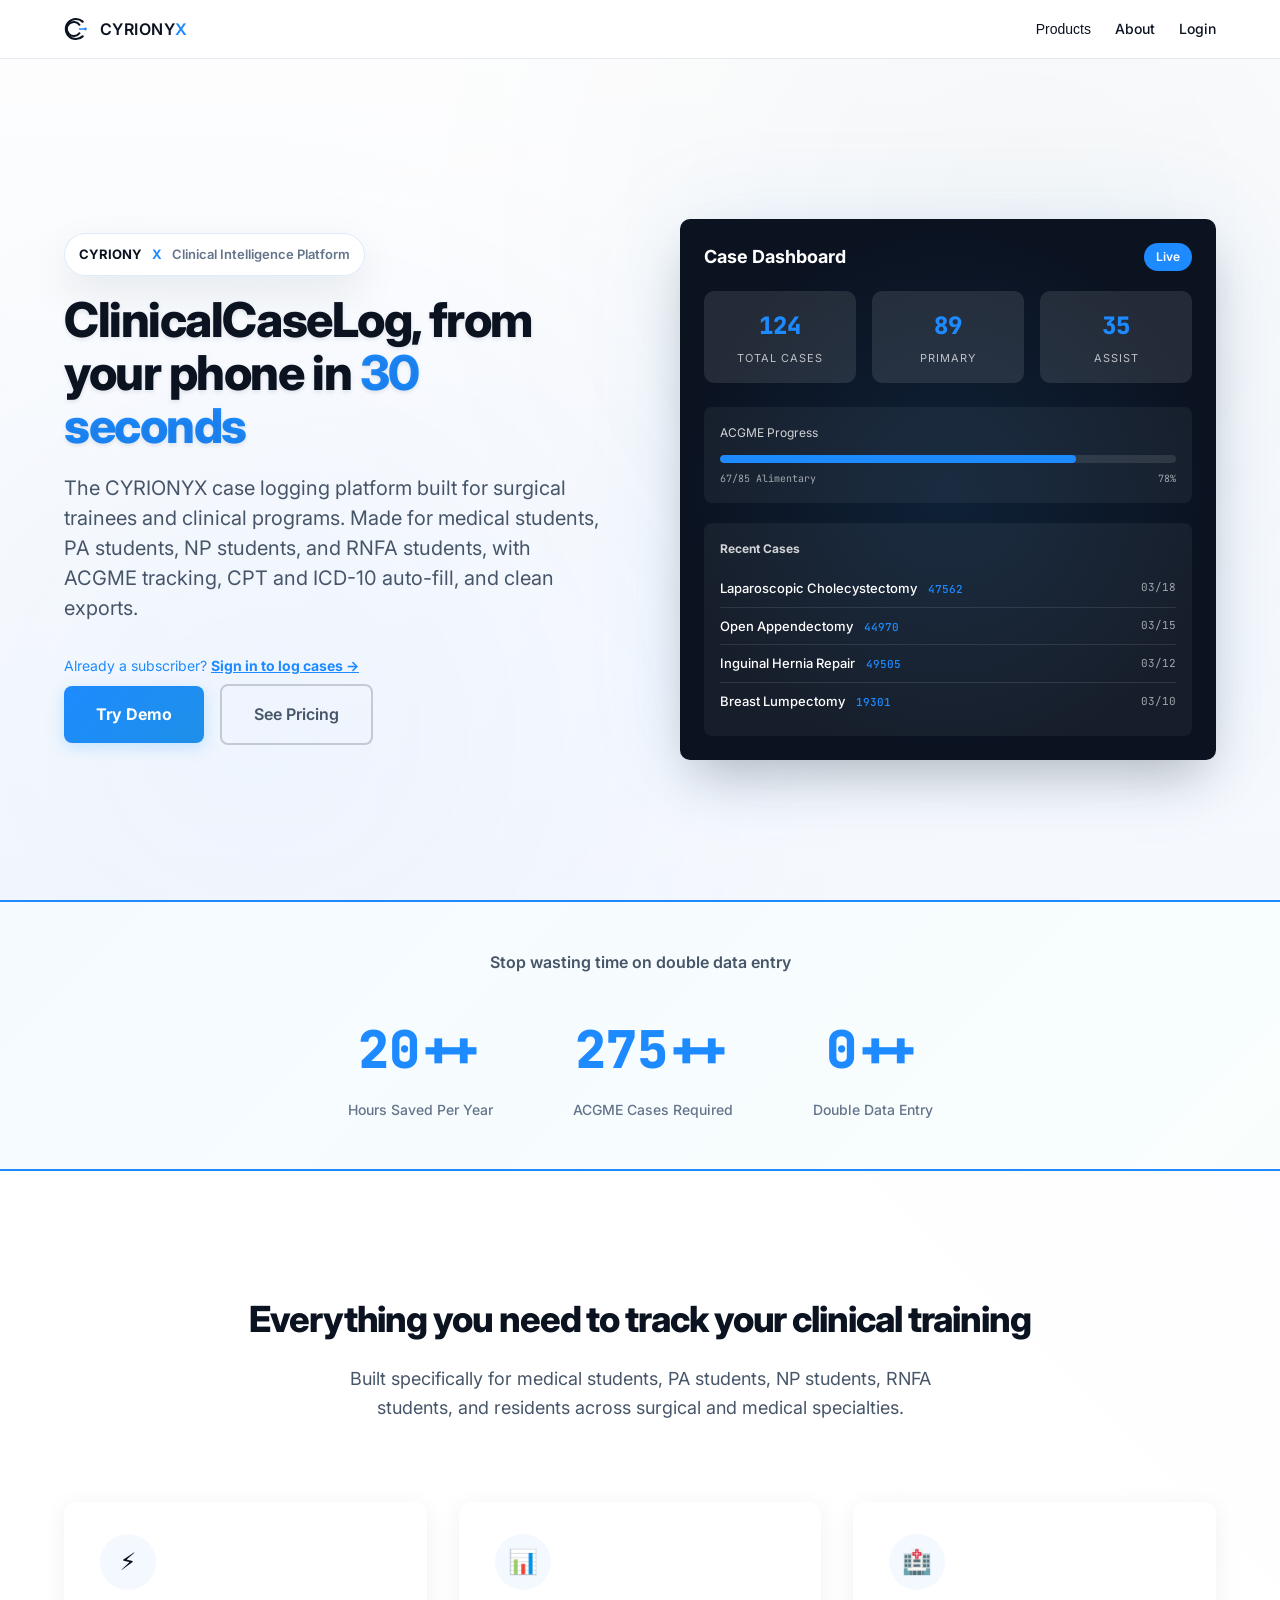
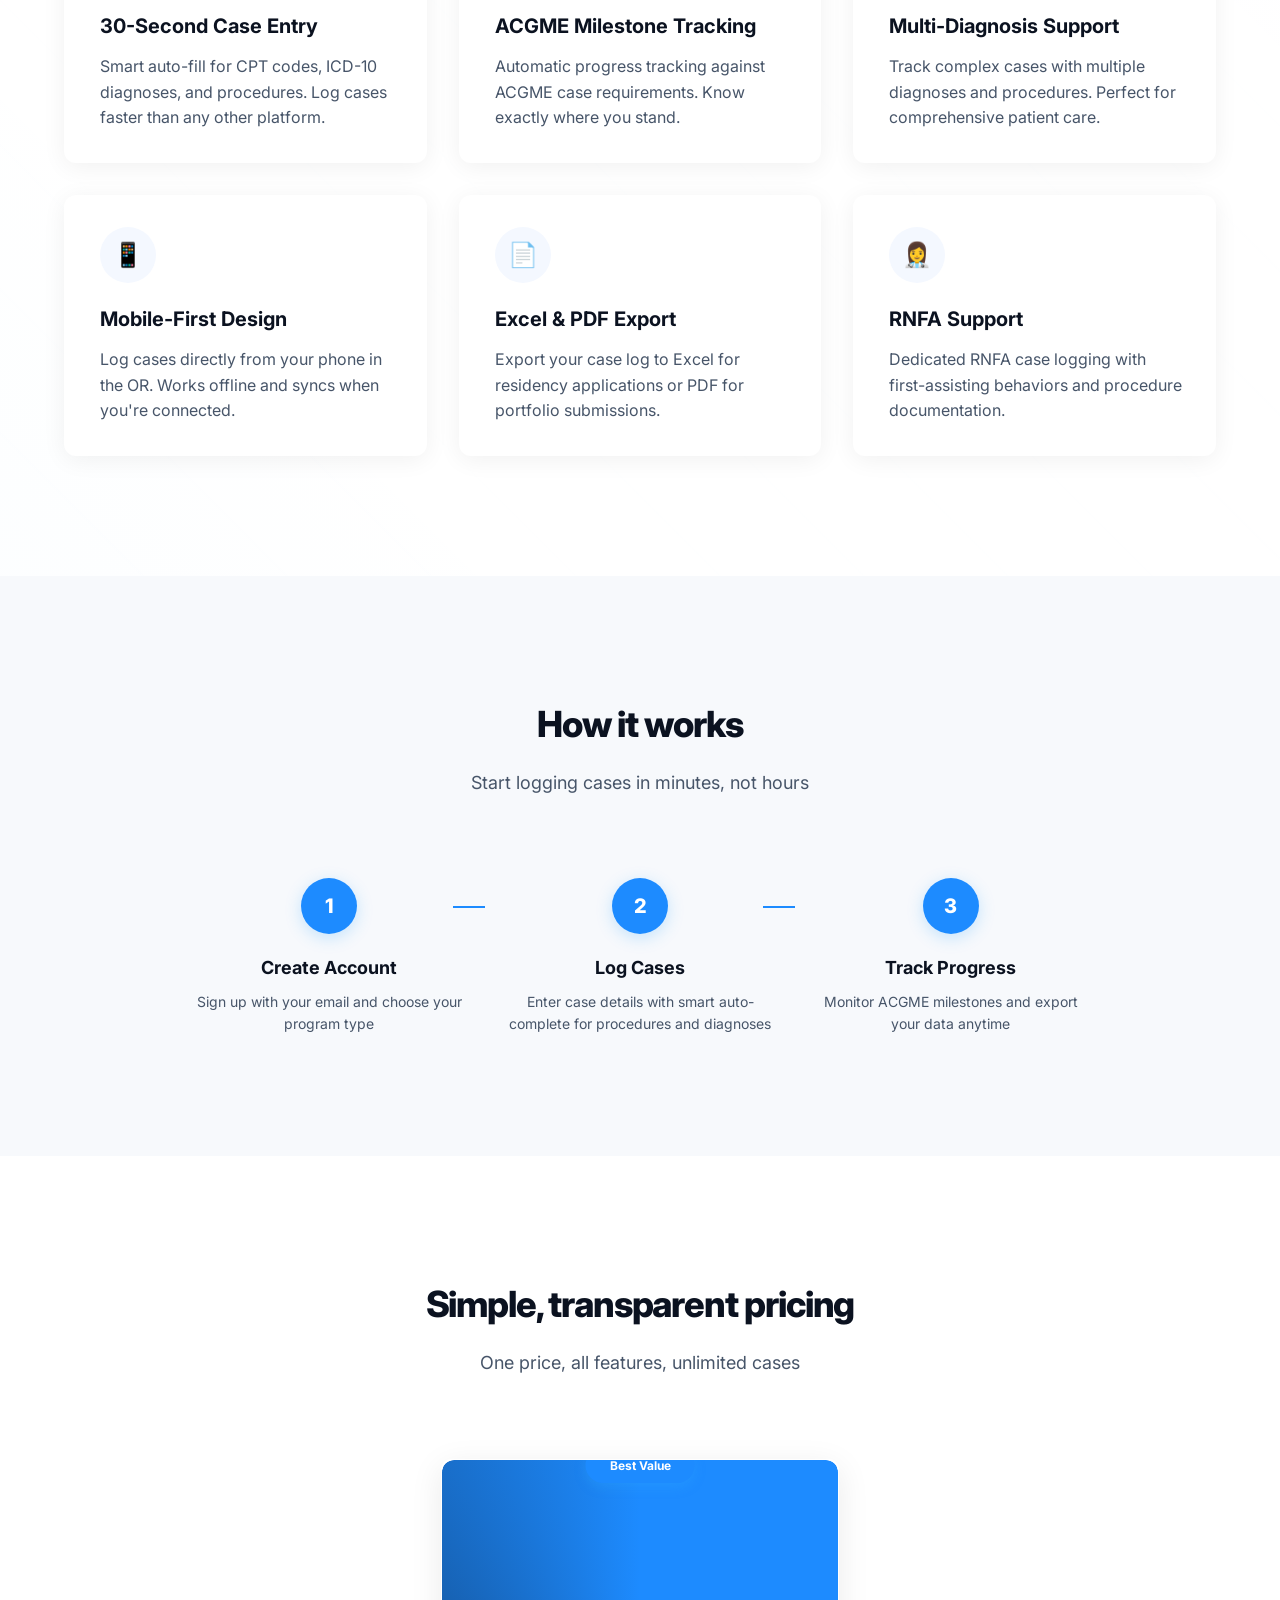
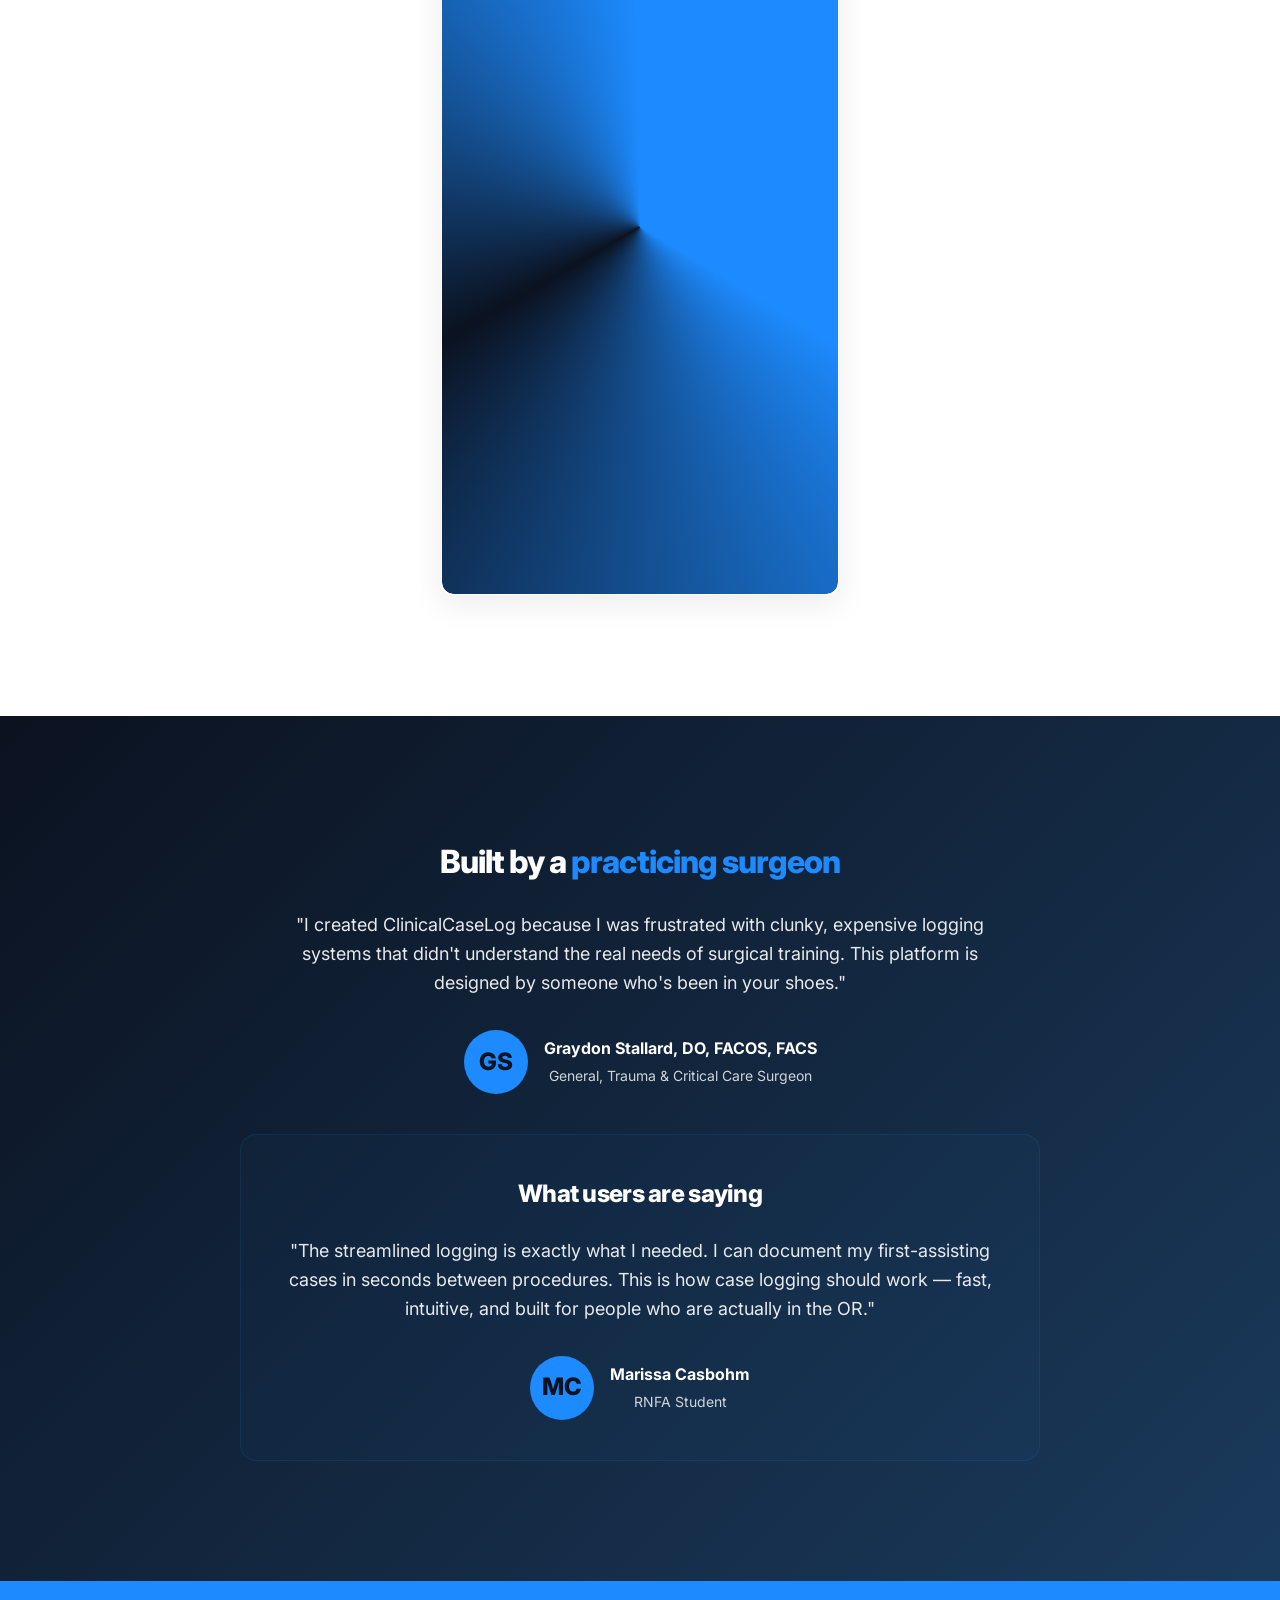
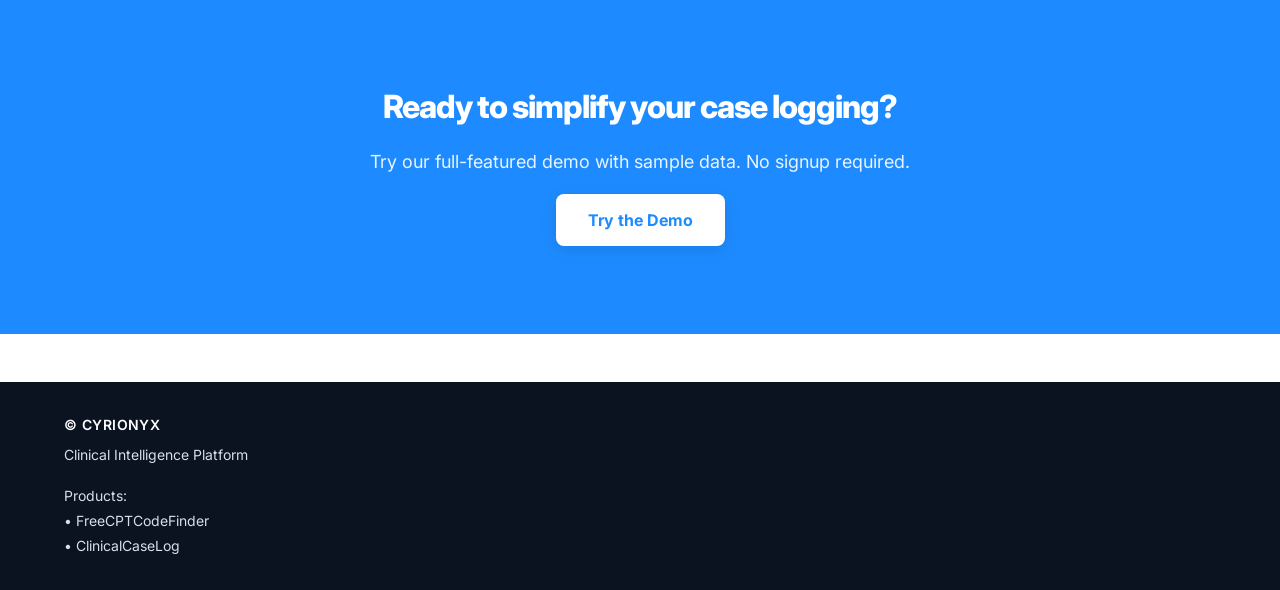
==== commit 9b628a5e: "Harden checkout failure handling and auth autofill semantics" ====
--- a/index.html
+++ b/index.html
@@ -759,25 +759,30 @@
             border: 2px solid transparent;
             position: relative;
             background-clip: padding-box;
+            overflow: hidden;
         }
         
         .pricing-card::before {
             content: '';
             position: absolute;
-            top: 0;
-            left: 0;
-            right: 0;
-            bottom: 0;
+            inset: 0;
             background: conic-gradient(from 0deg, var(--accent), var(--highlight), var(--purple), var(--accent));
             border-radius: 12px;
             padding: 2px;
             mask: linear-gradient(#fff 0 0) content-box, linear-gradient(#fff 0 0);
             mask-composite: xor;
             animation: rotateBorder 3s linear infinite;
+            pointer-events: none;
         }
         
         @keyframes rotateBorder {
             to { transform: rotate(360deg); }
+        }
+
+        @media (max-width: 767px) {
+            .pricing-card {
+                padding: 32px 20px;
+            }
         }
         
         .pricing-badge {
@@ -1770,33 +1775,56 @@
     }).catch(() => {});
 
     async function startCheckout() {
+        const emailInput = document.getElementById('checkoutEmail');
+        const checkoutButton = document.querySelector('[onclick="startCheckout()"]');
+        const email = emailInput ? emailInput.value.trim() : '';
+
+        if (!email || !email.includes('@')) {
+            if (emailInput) {
+                emailInput.style.borderColor = '#FF4D4D';
+                emailInput.focus();
+                emailInput.placeholder = 'Please enter a valid email';
+            }
+            return;
+        }
+
+        if (emailInput) emailInput.style.borderColor = 'rgba(46,168,255,0.3)';
+        if (checkoutButton) {
+            checkoutButton.dataset.originalText = checkoutButton.dataset.originalText || checkoutButton.textContent;
+            checkoutButton.textContent = 'Opening secure checkout...';
+            checkoutButton.style.pointerEvents = 'none';
+            checkoutButton.style.opacity = '0.75';
+        }
+
         try {
-            const emailInput = document.getElementById('checkoutEmail');
-            const email = emailInput ? emailInput.value.trim() : '';
-            if (!email || !email.includes('@')) {
-                if (emailInput) {
-                    emailInput.style.borderColor = '#FF4D4D';
-                    emailInput.focus();
-                    emailInput.placeholder = 'Please enter a valid email';
-                }
-                return;
-            }
-            
             const resp = await fetch('/api/create-checkout-session', {
                 method: 'POST',
                 headers: {'Content-Type': 'application/json'},
                 body: JSON.stringify({email: email})
             });
-            const data = await resp.json();
-            if (data.url) {
+
+            let data = {};
+            try {
+                data = await resp.json();
+            } catch (_) {}
+
+            if (resp.ok && data.url) {
                 window.location.href = data.url;
-            } else {
-                alert('Something went wrong. Please try again or contact support.');
-                console.error('Checkout error:', data.error);
-            }
-        } catch(e) {
-            alert('Could not connect to payment system. Please try again.');
-            console.error(e);
+                return;
+            }
+
+            const friendlyMessage = data.message || 'Checkout is temporarily unavailable. Please try again in a few minutes or contact support@clinicalcaselog.com.';
+            alert(friendlyMessage);
+            console.error('Checkout error:', { status: resp.status, data });
+        } catch (e) {
+            alert('We could not connect to billing right now. Please try again in a few minutes or contact support@clinicalcaselog.com.');
+            console.error('Checkout request failed:', e);
+        } finally {
+            if (checkoutButton) {
+                checkoutButton.textContent = checkoutButton.dataset.originalText || 'Start Your Trial →';
+                checkoutButton.style.pointerEvents = '';
+                checkoutButton.style.opacity = '';
+            }
         }
     }
     </script>
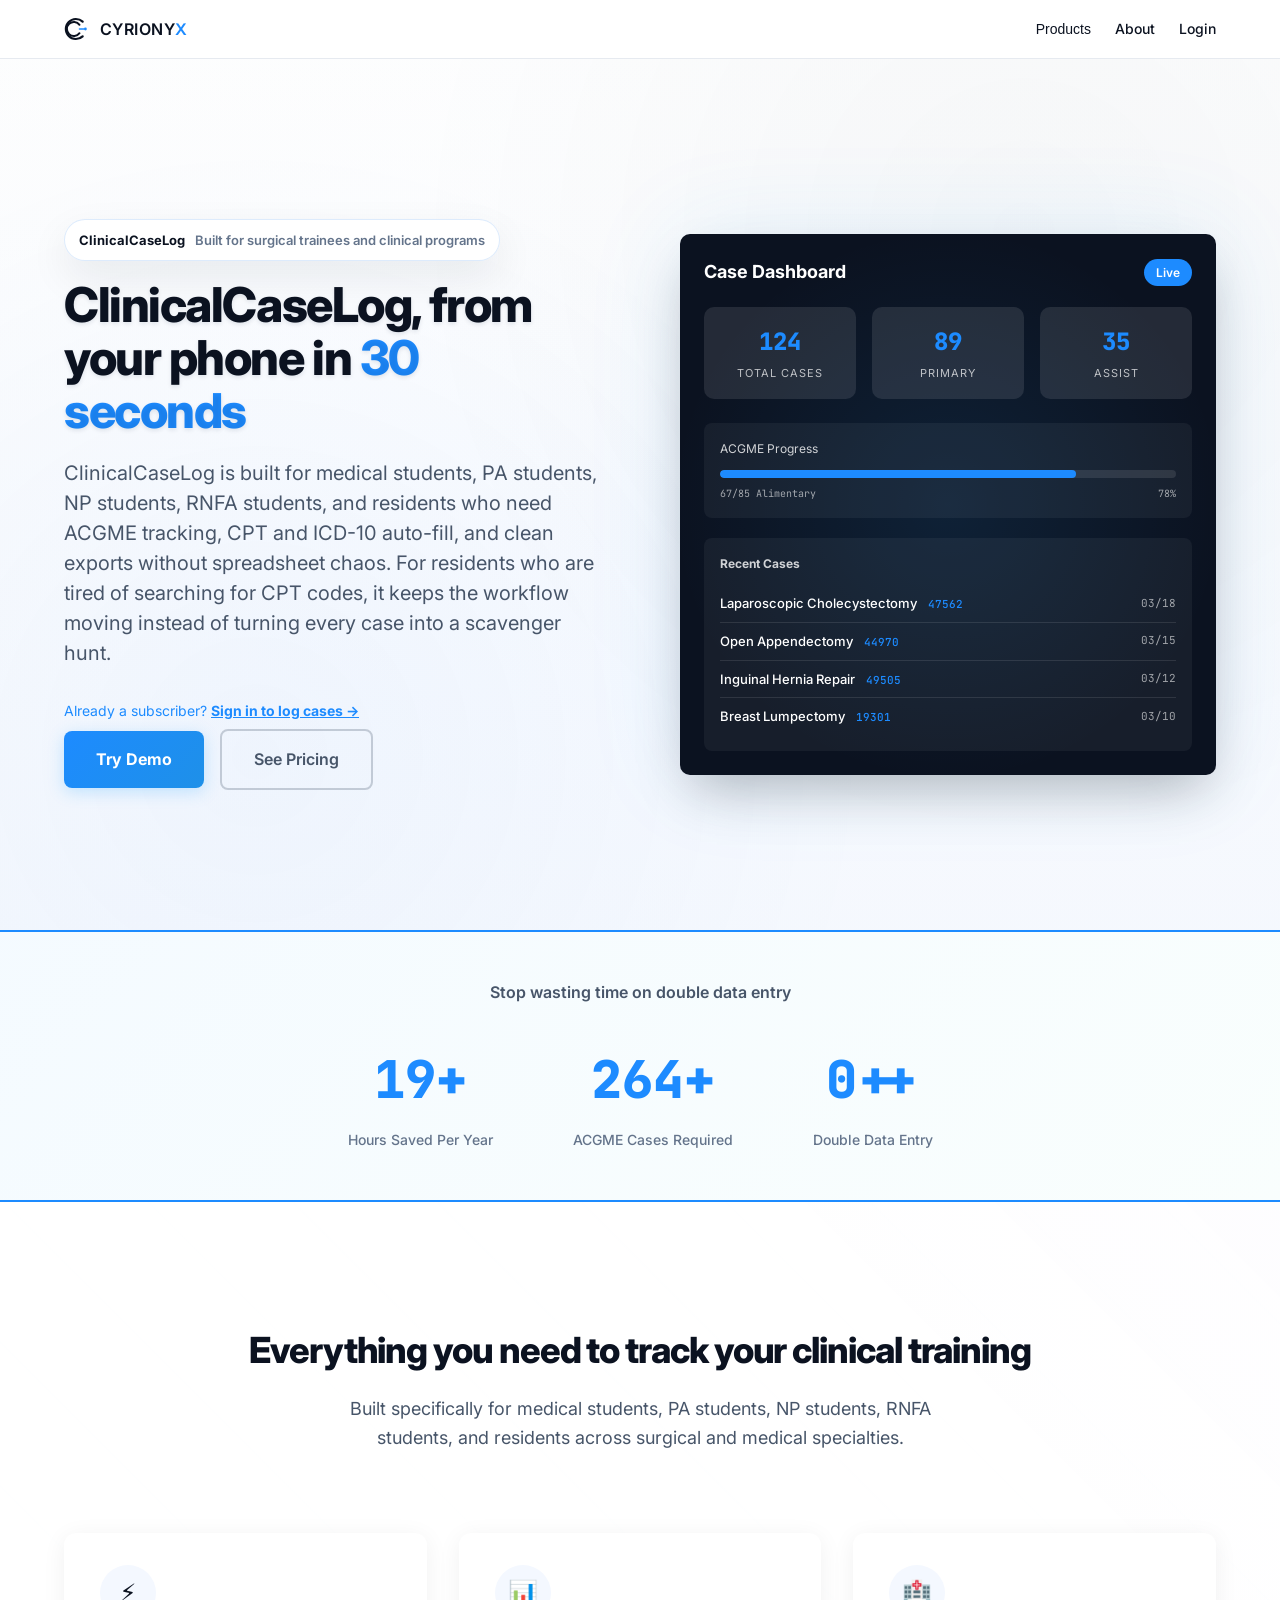
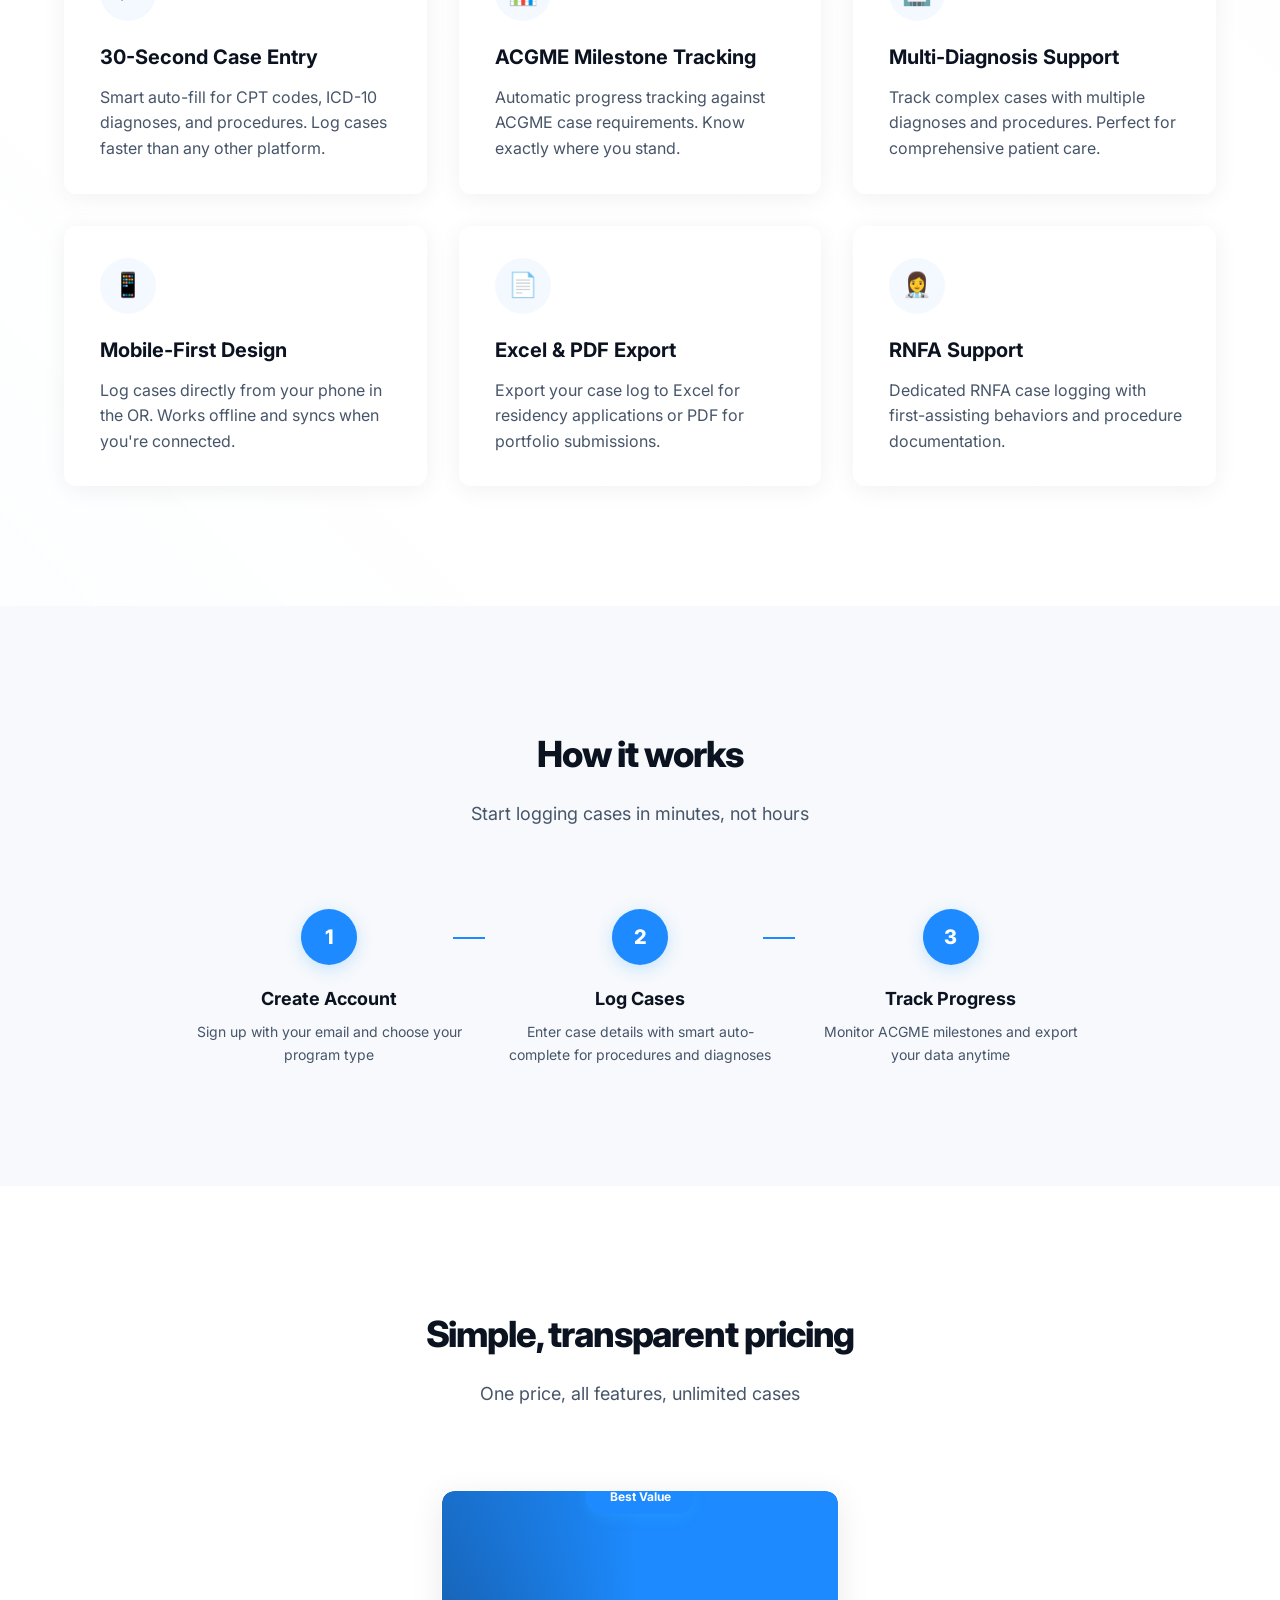
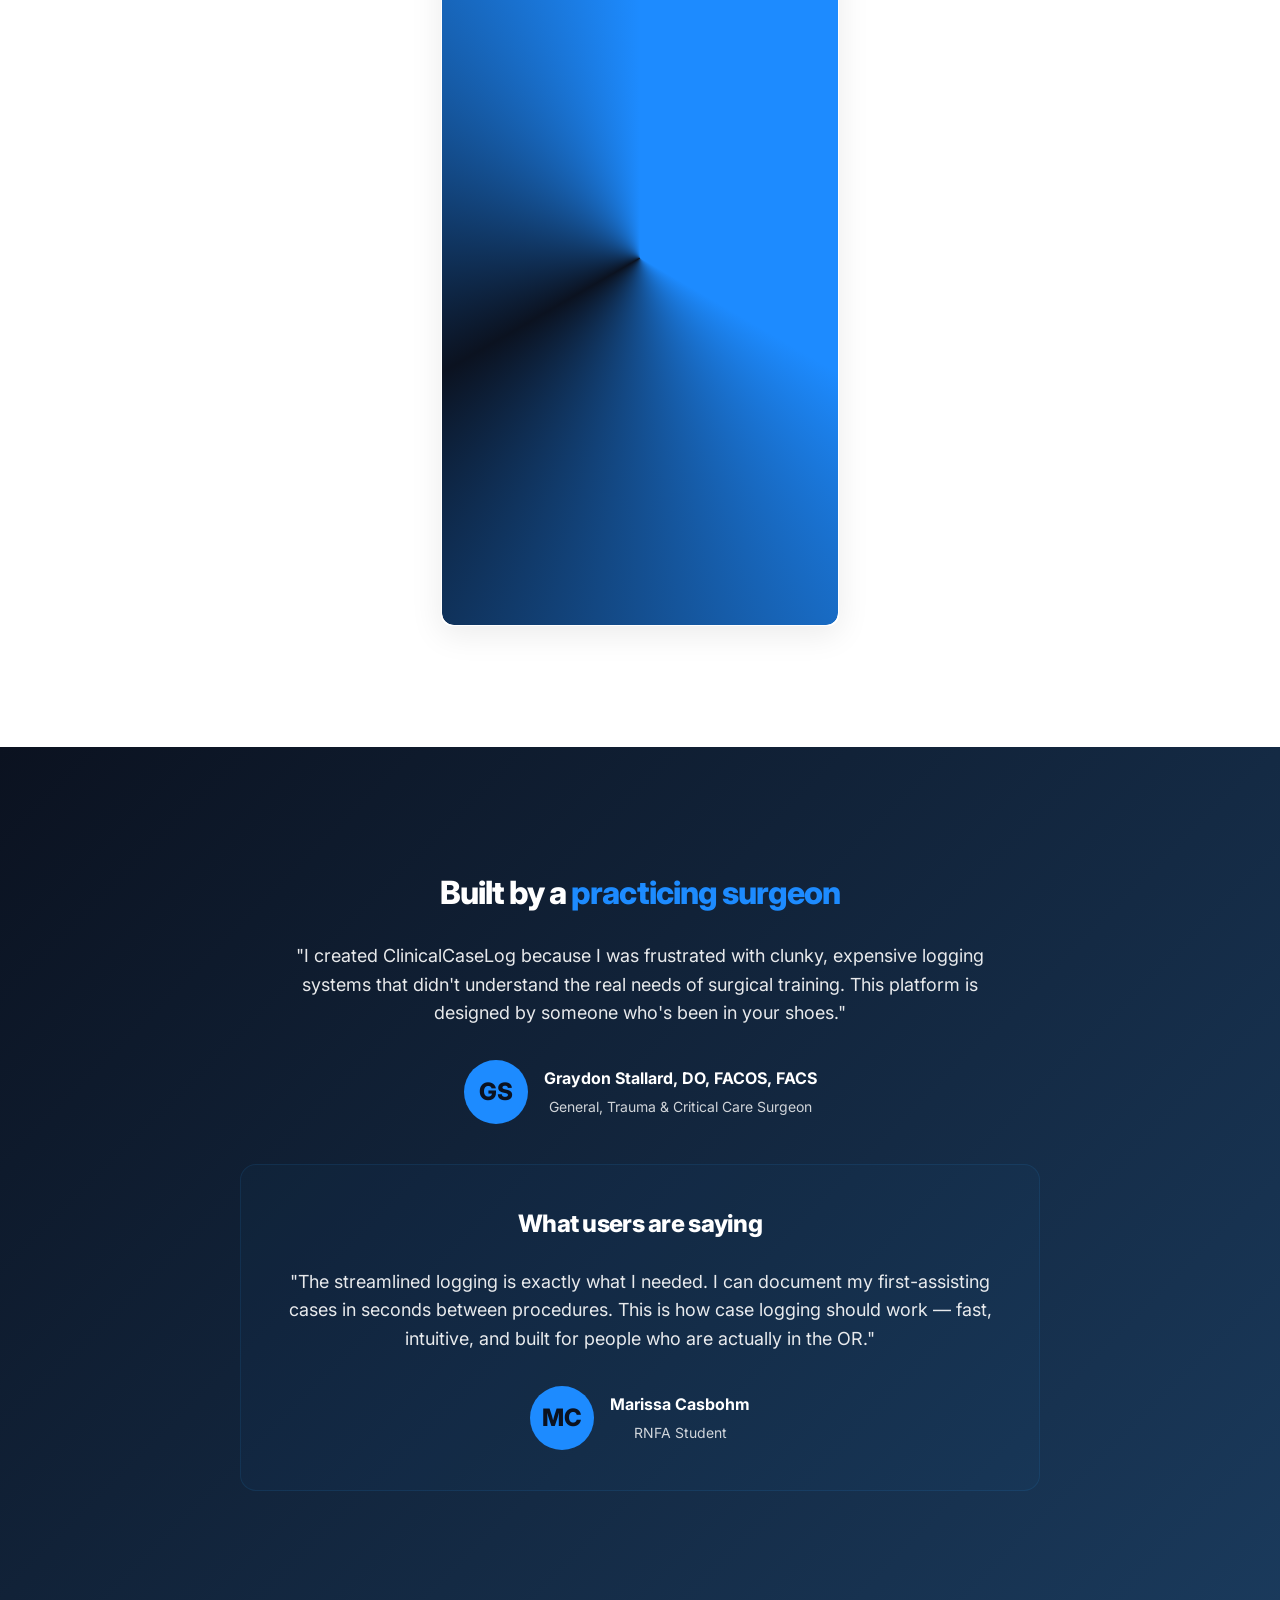
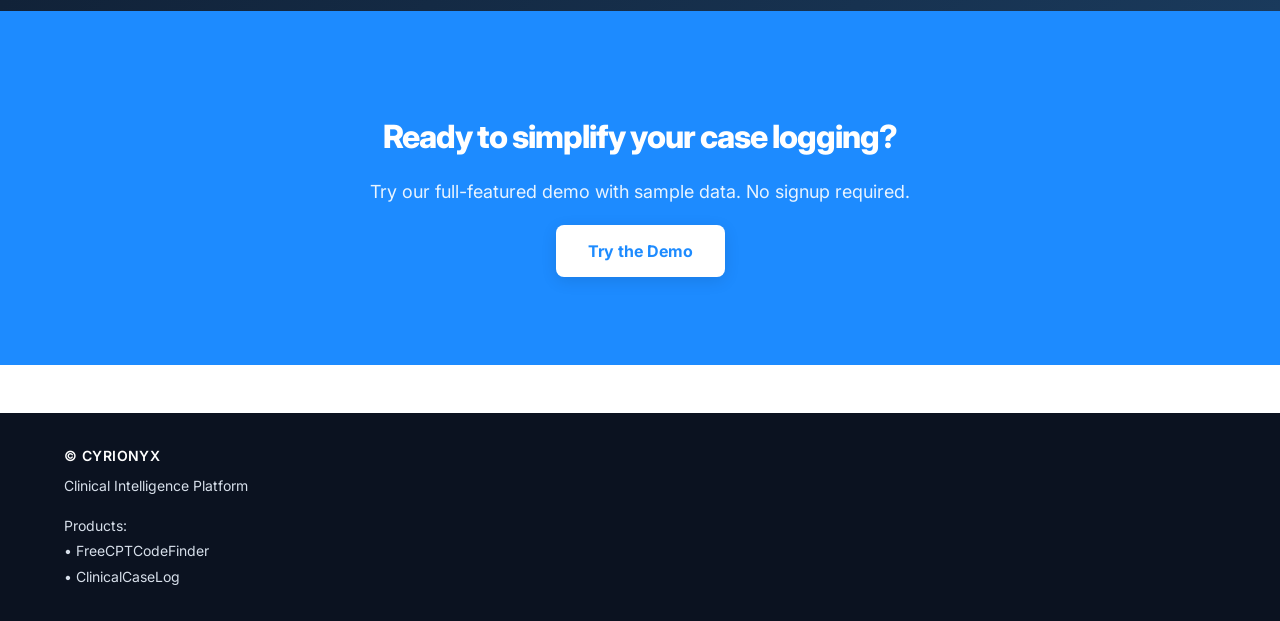
==== commit d8e97ae1: "Unify ClinicalCaseLog branding copy" ====
--- a/index.html
+++ b/index.html
@@ -1390,9 +1390,9 @@
     <section class="hero">
         <div class="hero-container">
             <div class="hero-content fade-in-up">
-                <div class="hero-platform">CYRIONY<span class="highlight">X</span> <span style="color: var(--text-muted); font-weight: 600;">Clinical Intelligence Platform</span></div>
+                <div class="hero-platform">ClinicalCaseLog <span style="color: var(--text-muted); font-weight: 600;">Built for surgical trainees and clinical programs</span></div>
                 <h1>ClinicalCaseLog, from your phone in <span class="highlight">30 seconds</span></h1>
-                <p>The CYRIONYX case logging platform built for surgical trainees and clinical programs. Made for medical students, PA students, NP students, and RNFA students, with ACGME tracking, CPT and ICD-10 auto-fill, and clean exports.</p>
+                <p>ClinicalCaseLog is built for medical students, PA students, NP students, RNFA students, and residents who need ACGME tracking, CPT and ICD-10 auto-fill, and clean exports without spreadsheet chaos. For residents who are tired of searching for CPT codes, it keeps the workflow moving instead of turning every case into a scavenger hunt.</p>
                 <p style="color:#1D8BFF;font-size:14px;margin-bottom:8px;">Already a subscriber? <a href="/login" style="color:#1D8BFF;font-weight:700;text-decoration:underline;">Sign in to log cases →</a></p>
                 <div class="hero-actions">
                     <a href="/demo" class="cta-primary">Try Demo</a>
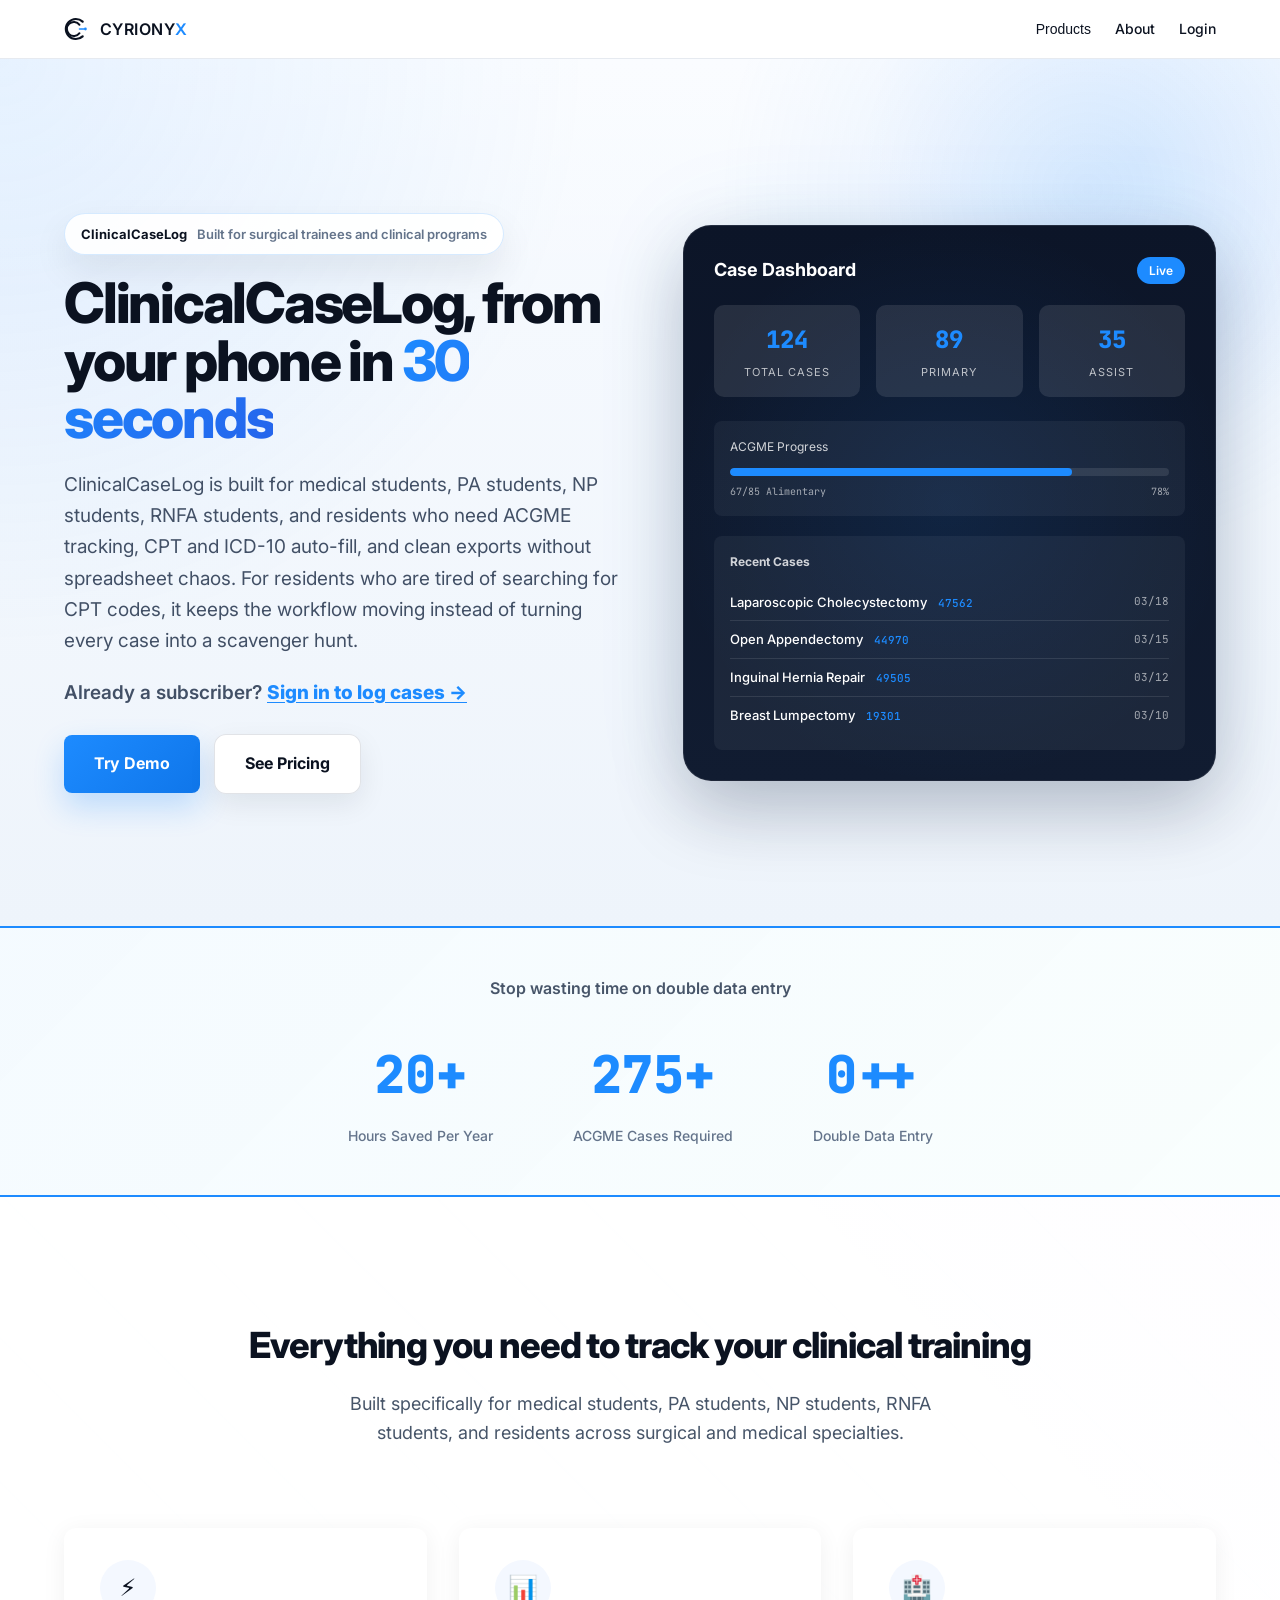
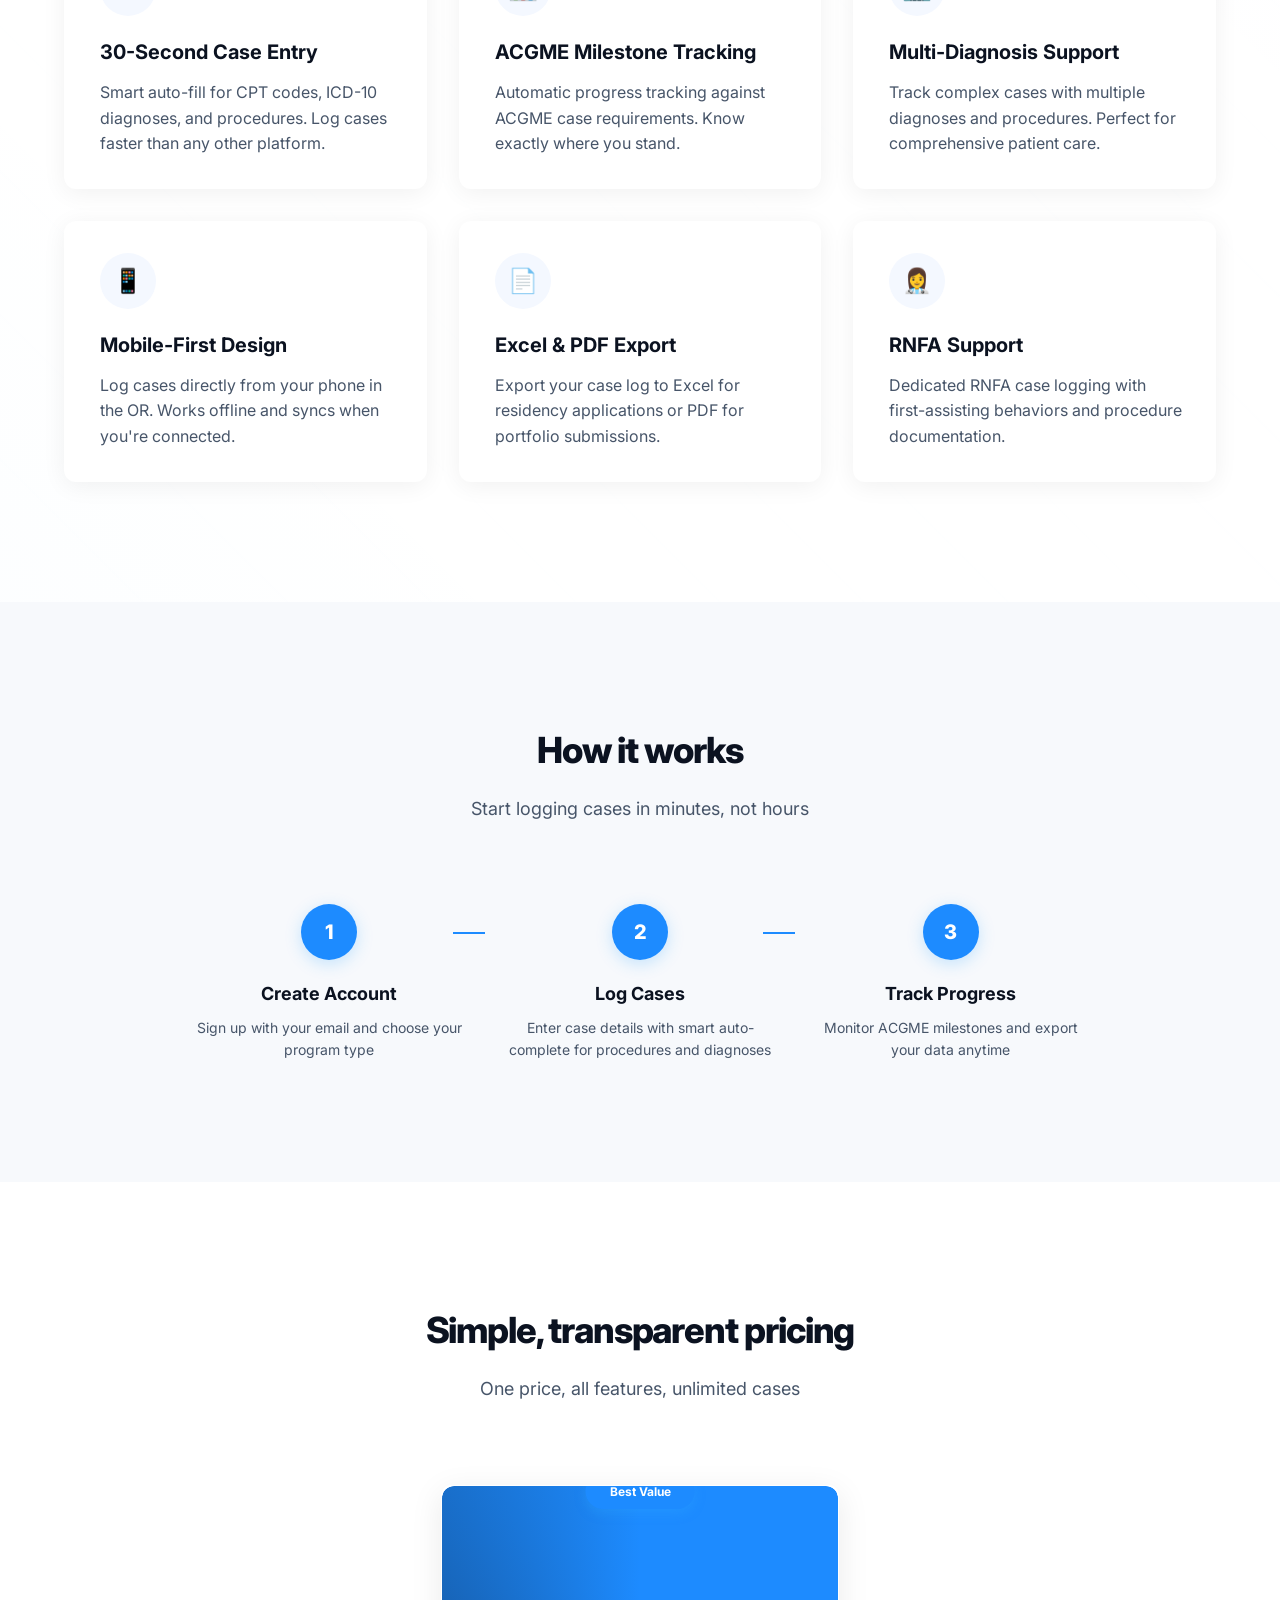
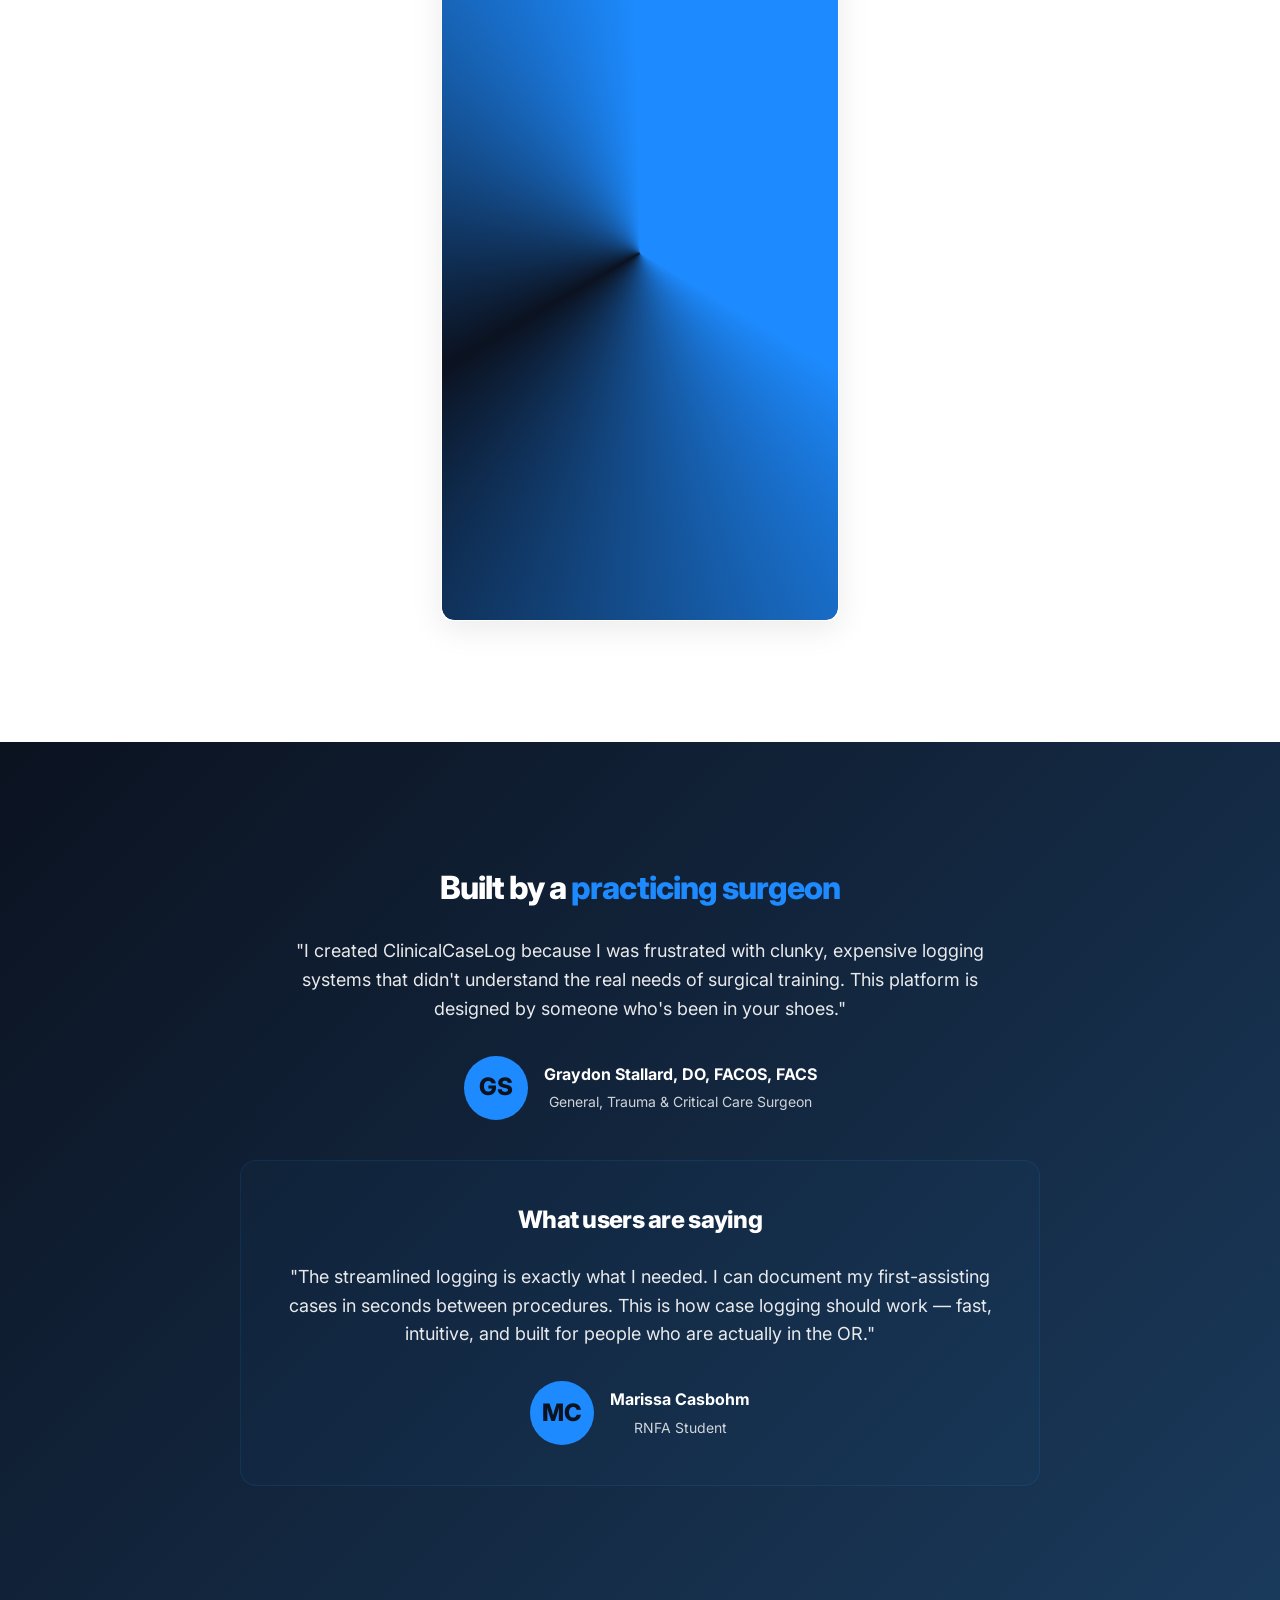
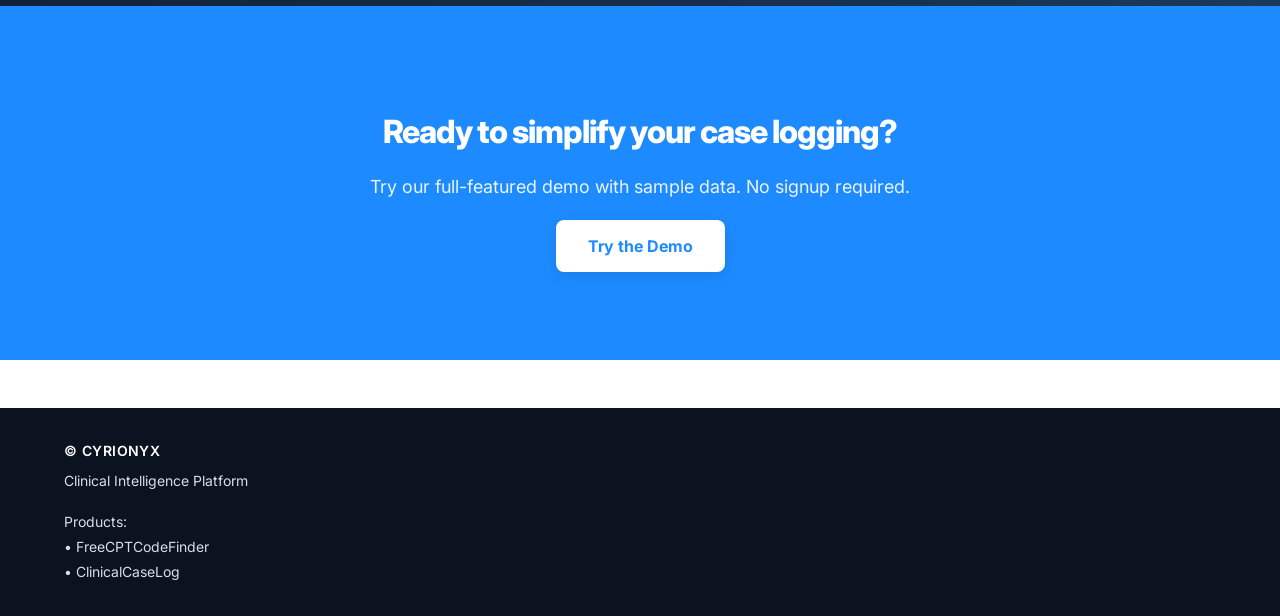
==== commit f068c955: "Polish ClinicalCaseLog homepage hero" ====
--- a/index.html
+++ b/index.html
@@ -240,11 +240,11 @@
         /* Hero Section */
         .hero {
             background:
-                radial-gradient(circle at 20% 80%, rgba(47, 128, 237, 0.05) 0%, transparent 50%),
-                radial-gradient(circle at 80% 20%, rgba(11, 31, 42, 0.04) 0%, transparent 50%),
-                linear-gradient(180deg, #FFFFFF 0%, #F4F8FF 100%);
+                radial-gradient(circle at top left, rgba(29, 139, 255, 0.12) 0%, transparent 38%),
+                radial-gradient(circle at 85% 15%, rgba(96, 165, 250, 0.14) 0%, transparent 28%),
+                linear-gradient(180deg, #f8fbff 0%, #eef4fb 100%);
             background-size: 100% 100%, 100% 100%, 100% 100%;
-            padding: 160px 0 140px;
+            padding: 154px 0 132px;
             overflow: hidden;
             position: relative;
         }
@@ -252,18 +252,27 @@
         .hero::before {
             content: '';
             position: absolute;
-            top: 0;
-            left: 0;
-            right: 0;
-            bottom: 0;
-            background: radial-gradient(ellipse at center, transparent 0%, rgba(247, 249, 251, 0.3) 70%);
+            inset: 0;
+            background: linear-gradient(180deg, rgba(255,255,255,0.28) 0%, rgba(255,255,255,0) 28%);
+            pointer-events: none;
+        }
+        
+        .hero::after {
+            content: '';
+            position: absolute;
+            width: 560px;
+            height: 560px;
+            right: -140px;
+            top: -180px;
+            border-radius: 50%;
+            background: radial-gradient(circle, rgba(29, 139, 255, 0.10) 0%, rgba(29, 139, 255, 0) 70%);
             pointer-events: none;
         }
         
         .hero-container {
             display: grid;
-            grid-template-columns: 1fr 1fr;
-            gap: 80px;
+            grid-template-columns: minmax(0, 1.02fr) minmax(360px, 0.98fr);
+            gap: 64px;
             align-items: center;
             max-width: 1200px;
             margin: 0 auto;
@@ -276,12 +285,12 @@
             display: inline-flex;
             align-items: center;
             gap: 10px;
-            margin-bottom: 18px;
-            padding: 10px 14px;
+            margin-bottom: 20px;
+            padding: 10px 16px;
             border-radius: 999px;
-            border: 1px solid rgba(47, 128, 237, 0.16);
-            background: rgba(255, 255, 255, 0.9);
-            box-shadow: var(--shadow-soft);
+            border: 1px solid rgba(29, 139, 255, 0.18);
+            background: rgba(255, 255, 255, 0.92);
+            box-shadow: 0 16px 36px rgba(15, 23, 42, 0.08);
             color: var(--primary);
             font-size: 13px;
             font-weight: 700;
@@ -291,102 +300,116 @@
             color: var(--accent);
         }
 
+        .hero-content {
+            max-width: 620px;
+        }
+
         .hero-content h1 {
-            font-size: 48px;
+            font-size: 56px;
             font-weight: 800;
-            line-height: 1.1;
-            margin-bottom: 20px;
+            line-height: 1.02;
+            margin-bottom: 22px;
             color: var(--primary);
-            letter-spacing: -0.03em;
-            text-shadow: 0 2px 4px rgba(11, 31, 59, 0.1);
+            letter-spacing: -0.04em;
+            text-shadow: none;
         }
         
         .hero-content .highlight {
-            background: linear-gradient(135deg, var(--accent), var(--highlight), var(--purple));
+            background: linear-gradient(135deg, #1D8BFF, #2563eb);
             background-clip: text;
             -webkit-background-clip: text;
             -webkit-text-fill-color: transparent;
-            background-size: 200% 200%;
-            animation: gradientShift 3s ease-in-out infinite;
-        }
-        
-        @keyframes gradientShift {
-            0%, 100% { background-position: 0% 50%; }
-            50% { background-position: 100% 50%; }
+            background-size: auto;
+            animation: none;
         }
         
         .hero-content p {
-            font-size: 20px;
-            color: var(--text-secondary);
-            margin-bottom: 32px;
-            line-height: 1.5;
+            font-size: 19px;
+            color: #425066;
+            margin-bottom: 20px;
+            line-height: 1.65;
+            max-width: 60ch;
         }
         
         .hero-actions {
             display: flex;
-            gap: 16px;
+            gap: 14px;
             align-items: center;
+            margin-top: 26px;
+            flex-wrap: wrap;
         }
         
         .cta-primary {
-            background: linear-gradient(135deg, var(--accent), #1e90e8);
+            background: linear-gradient(135deg, #1D8BFF, #0f76ea);
             color: white;
-            padding: 16px 32px;
-            border-radius: 8px;
+            padding: 16px 30px;
+            border-radius: 12px;
             text-decoration: none;
             font-weight: 700;
             font-size: 16px;
             transition: all 0.3s ease;
-            box-shadow: 0 4px 16px rgba(46, 168, 255, 0.25);
+            box-shadow: 0 14px 30px rgba(29, 139, 255, 0.24);
         }
         
         .cta-primary:hover {
             transform: translateY(-2px);
-            box-shadow: 0 8px 24px rgba(46, 168, 255, 0.35), 0 0 30px rgba(46, 168, 255, 0.15);
+            box-shadow: 0 18px 36px rgba(29, 139, 255, 0.28);
         }
         
         .cta-secondary {
-            background: transparent;
-            color: var(--text-secondary);
-            padding: 16px 32px;
-            border: 2px solid rgba(11, 31, 59, 0.2);
-            border-radius: 8px;
+            background: rgba(255, 255, 255, 0.98);
+            color: var(--primary);
+            padding: 16px 30px;
+            border: 1px solid rgba(11, 31, 59, 0.12);
+            border-radius: 12px;
             text-decoration: none;
-            font-weight: 600;
+            font-weight: 700;
             font-size: 16px;
             transition: all 0.3s ease;
+            box-shadow: 0 10px 28px rgba(15, 23, 42, 0.08);
         }
         
         .cta-secondary:hover {
-            background: var(--primary);
-            color: white;
-            border-color: var(--primary);
+            background: white;
+            border-color: rgba(29, 139, 255, 0.24);
             transform: translateY(-2px);
-            box-shadow: 0 4px 16px rgba(11, 31, 59, 0.2);
+        }
+
+        .hero-signin {
+            color: #1D8BFF;
+            font-size: 14px;
+            font-weight: 600;
+            margin-bottom: 0;
+        }
+
+        .hero-signin a {
+            color: #1D8BFF;
+            font-weight: 800;
+            text-decoration: underline;
+            text-underline-offset: 3px;
         }
         
         /* Dashboard Mockup */
         .dashboard-mockup {
-            background: var(--primary);
-            border-radius: 10px;
-            padding: 24px;
-            box-shadow: 
-                0 25px 50px -12px rgba(0, 0, 0, 0.25), 
-                0 0 100px rgba(46, 168, 255, 0.1);
+            background: linear-gradient(180deg, #0c1528 0%, #111c31 100%);
+            border-radius: 28px;
+            padding: 30px;
+            box-shadow: 0 30px 70px rgba(2, 6, 23, 0.22), 0 0 100px rgba(29, 139, 255, 0.08);
             position: relative;
             transform: perspective(1200px) rotateY(-3deg) rotateX(2deg);
             animation: float 6s ease-in-out infinite;
+            border: 1px solid rgba(255,255,255,0.08);
         }
         
         .dashboard-mockup::before {
             content: '';
             position: absolute;
-            top: -10px;
-            left: -10px;
-            right: -10px;
-            bottom: -10px;
-            background: radial-gradient(circle at 50% 50%, rgba(46, 168, 255, 0.1) 0%, transparent 70%);
-            border-radius: 20px;
+            top: -14px;
+            left: -14px;
+            right: -14px;
+            bottom: -14px;
+            background: radial-gradient(circle at 50% 50%, rgba(29, 139, 255, 0.10) 0%, transparent 70%);
+            border-radius: 36px;
             z-index: -1;
         }
         
@@ -1338,12 +1361,25 @@
 .cyr-brand { flex: 1 1 auto; min-width: 0; }
 .cyr-wordmark { white-space: nowrap; }
 .cyr-menu-button { flex-shrink: 0; }
-.hero-platform, .hero h1, .hero p { overflow-wrap: anywhere; }
 @media (max-width: 767px) {
   .cyr-menu-button { display: inline-flex !important; }
-  .hero-platform, .hero h1, .hero h1 span, .hero p { max-width: 100% !important; white-space: normal !important; word-break: break-word !important; overflow-wrap: anywhere !important; }
-  .hero-platform { font-size: 12px !important; }
-  .hero h1 { font-size: 34px !important; line-height: 1.12 !important; }
+  .hero-platform, .hero h1, .hero h1 span, .hero p {
+    max-width: 100% !important;
+    white-space: normal !important;
+    word-break: normal !important;
+    overflow-wrap: normal !important;
+    hyphens: none !important;
+  }
+  .hero-platform {
+    display: inline-block !important;
+    font-size: 12px !important;
+    line-height: 1.35 !important;
+  }
+  .hero h1 {
+    font-size: 34px !important;
+    line-height: 1.12 !important;
+    letter-spacing: -0.03em !important;
+  }
   .hero p { font-size: 16px !important; }
 }
 
@@ -1393,7 +1429,7 @@
                 <div class="hero-platform">ClinicalCaseLog <span style="color: var(--text-muted); font-weight: 600;">Built for surgical trainees and clinical programs</span></div>
                 <h1>ClinicalCaseLog, from your phone in <span class="highlight">30 seconds</span></h1>
                 <p>ClinicalCaseLog is built for medical students, PA students, NP students, RNFA students, and residents who need ACGME tracking, CPT and ICD-10 auto-fill, and clean exports without spreadsheet chaos. For residents who are tired of searching for CPT codes, it keeps the workflow moving instead of turning every case into a scavenger hunt.</p>
-                <p style="color:#1D8BFF;font-size:14px;margin-bottom:8px;">Already a subscriber? <a href="/login" style="color:#1D8BFF;font-weight:700;text-decoration:underline;">Sign in to log cases →</a></p>
+                <p class="hero-signin">Already a subscriber? <a href="/login">Sign in to log cases →</a></p>
                 <div class="hero-actions">
                     <a href="/demo" class="cta-primary">Try Demo</a>
                     <a href="#pricing" class="cta-secondary">See Pricing</a>
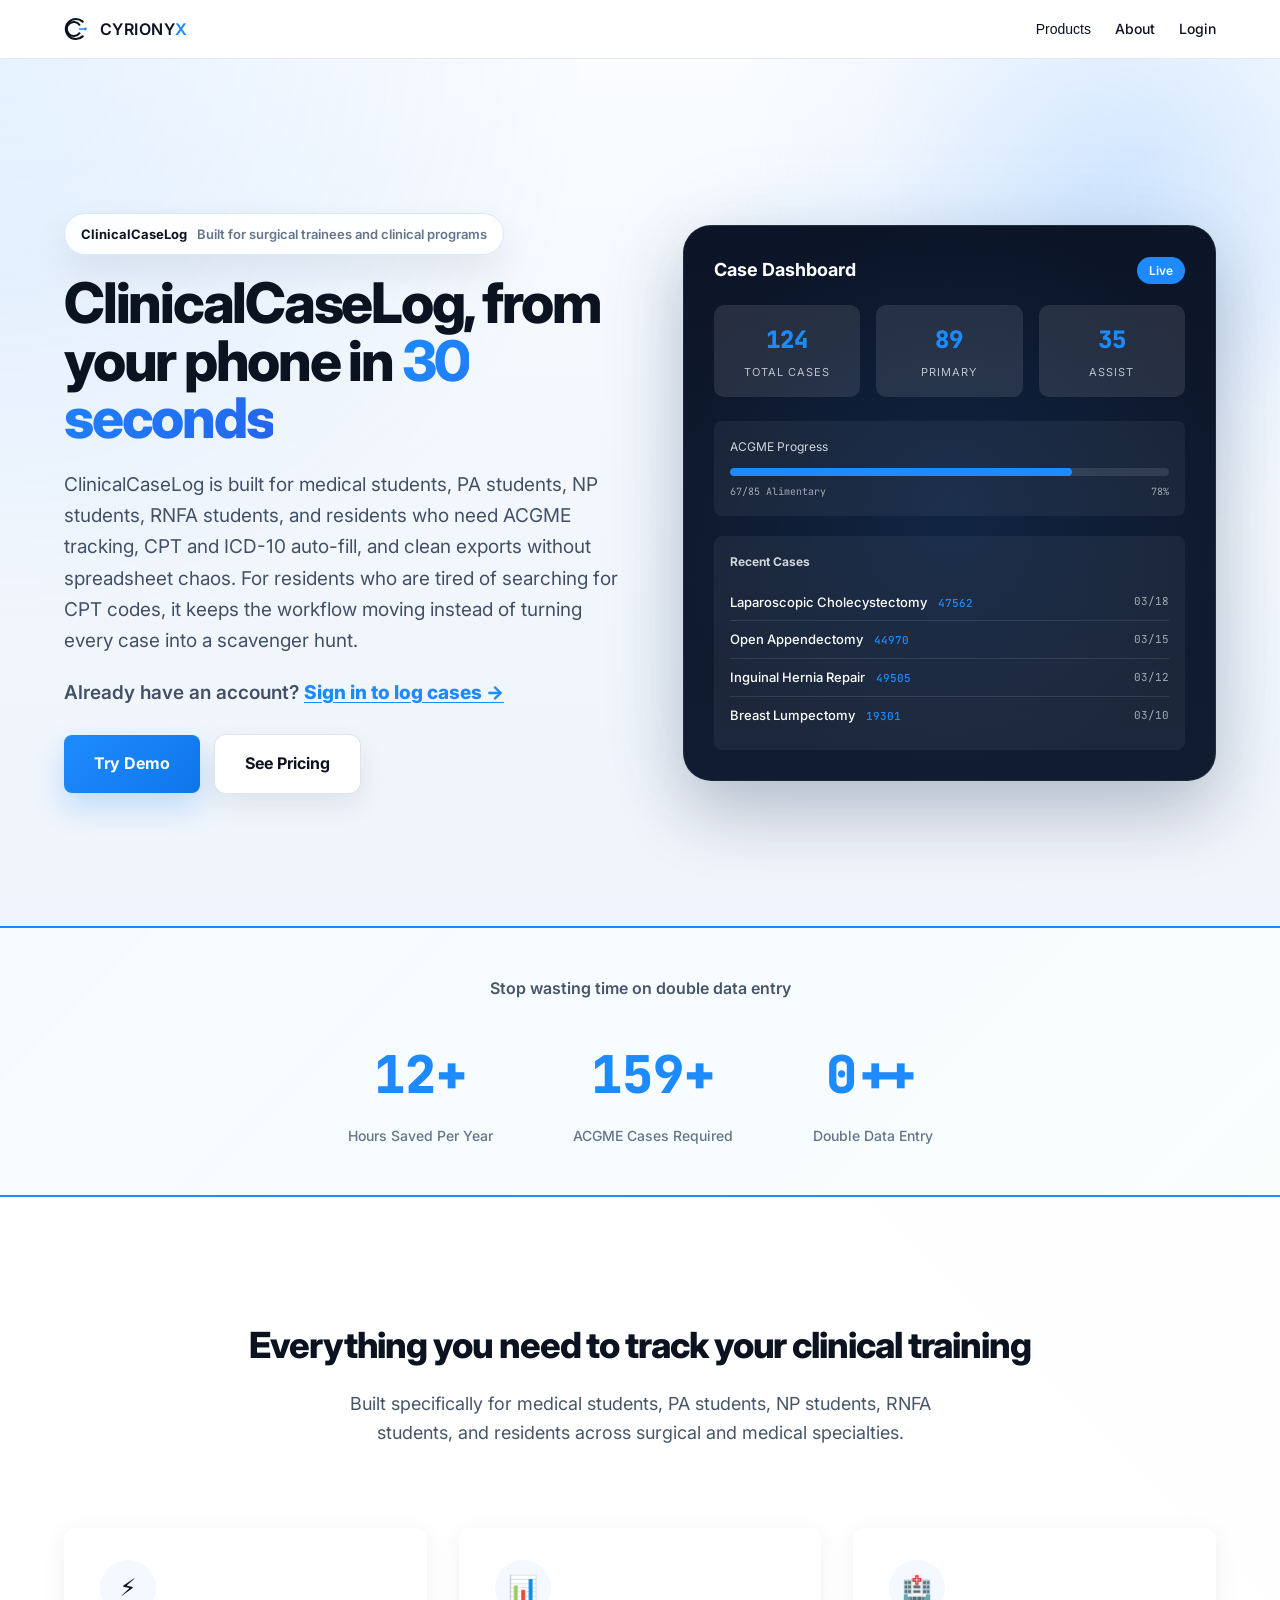
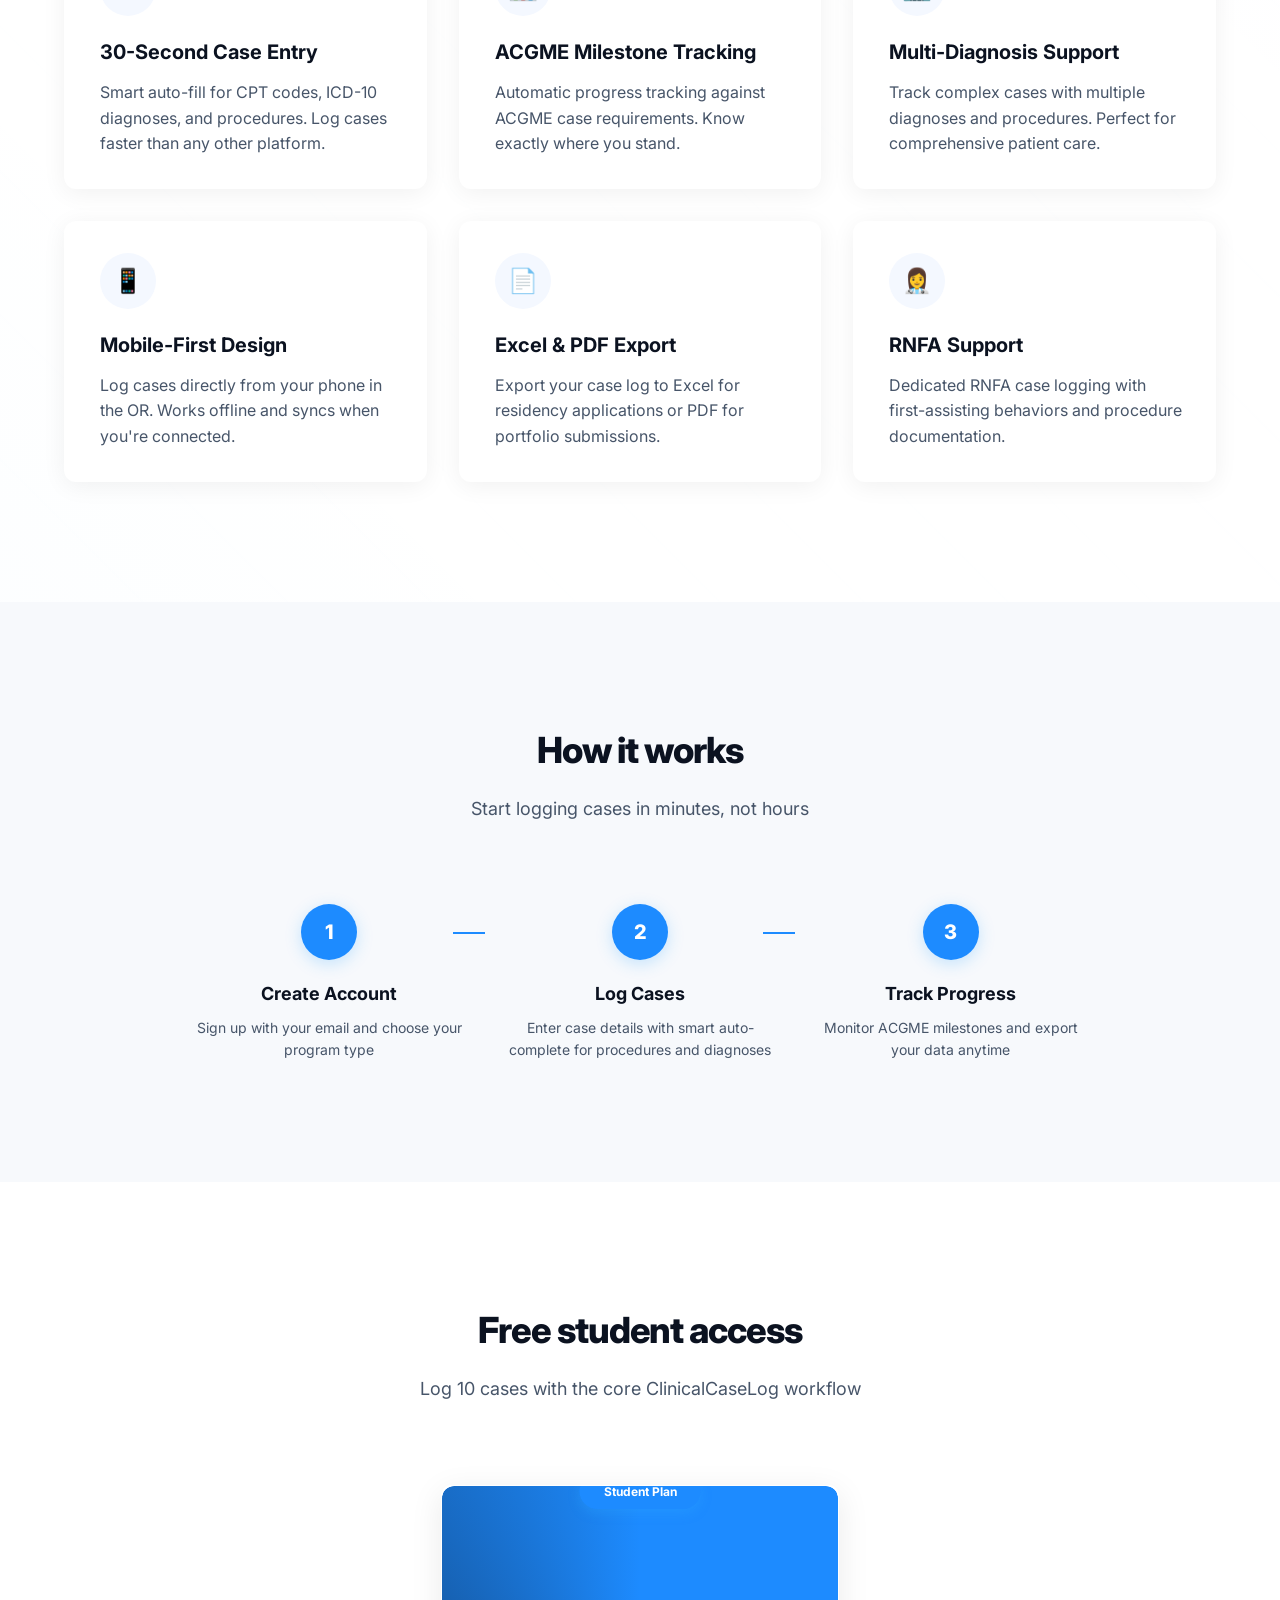
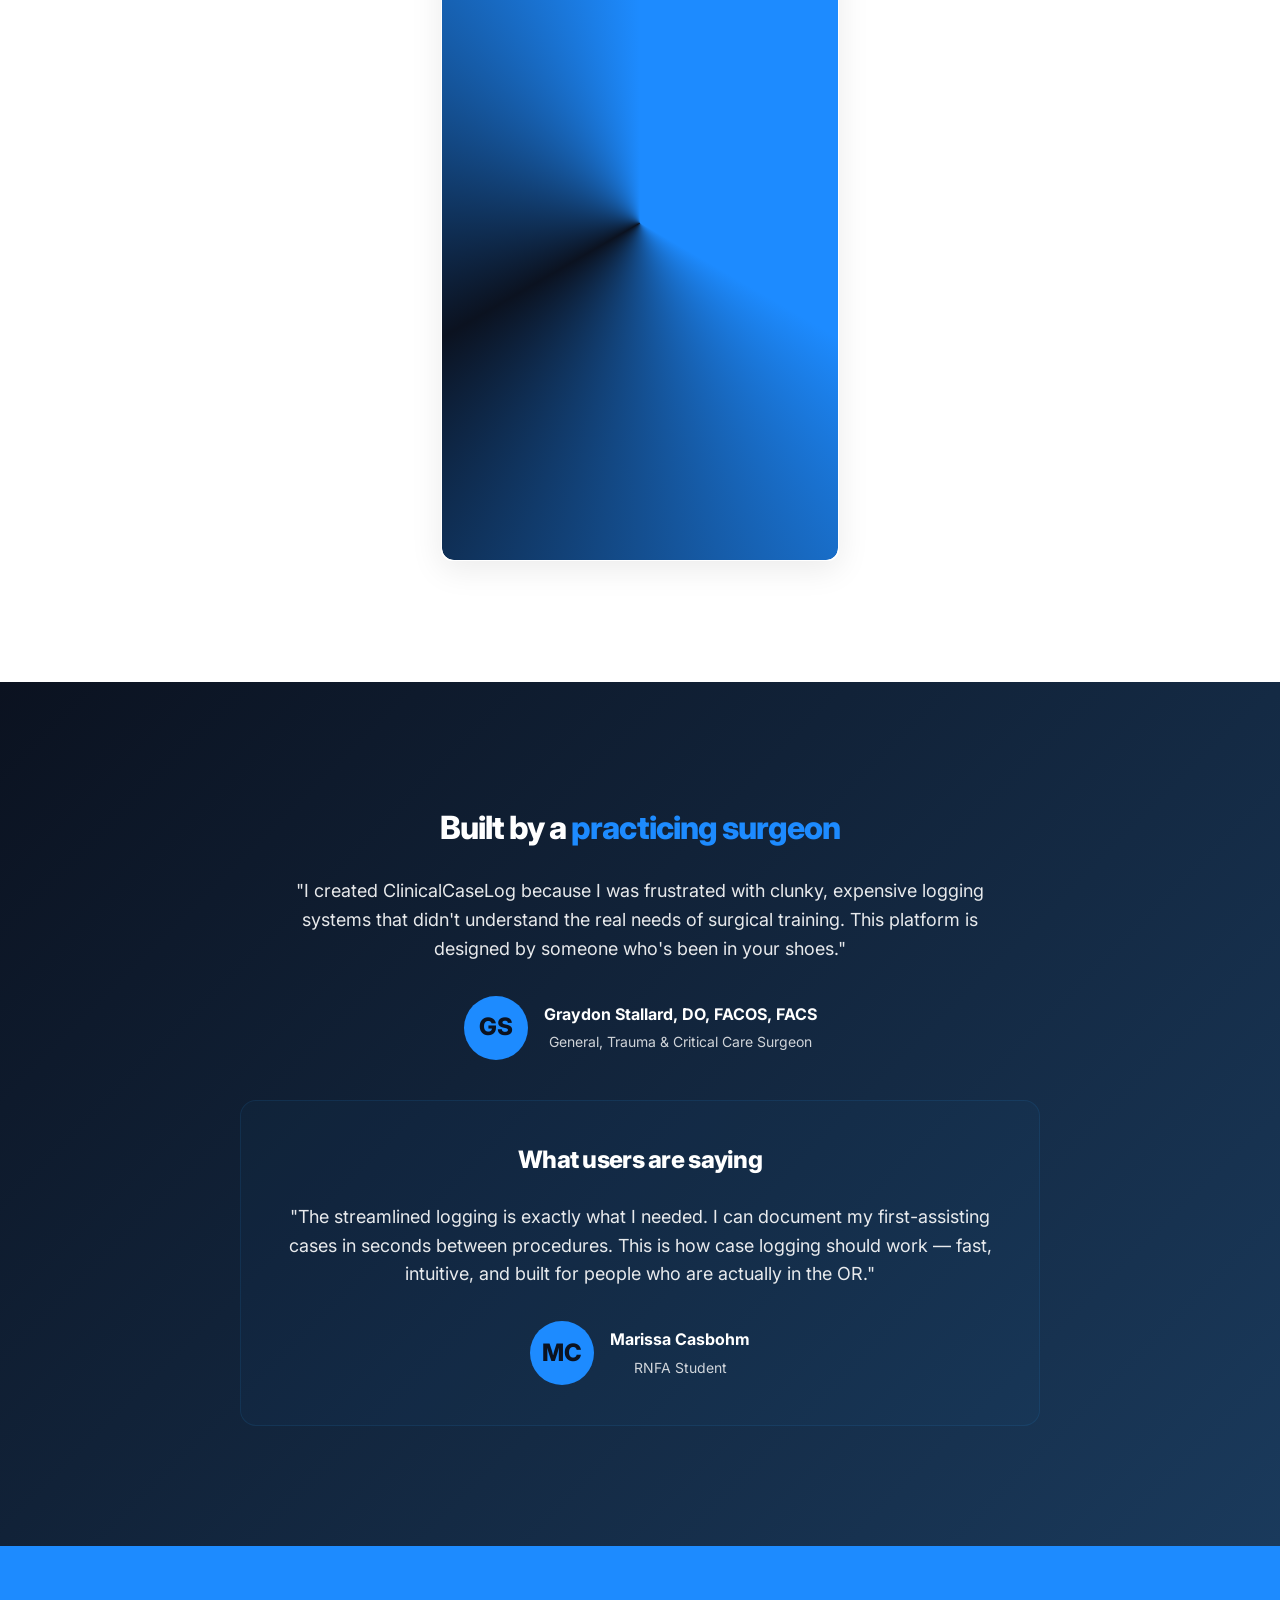
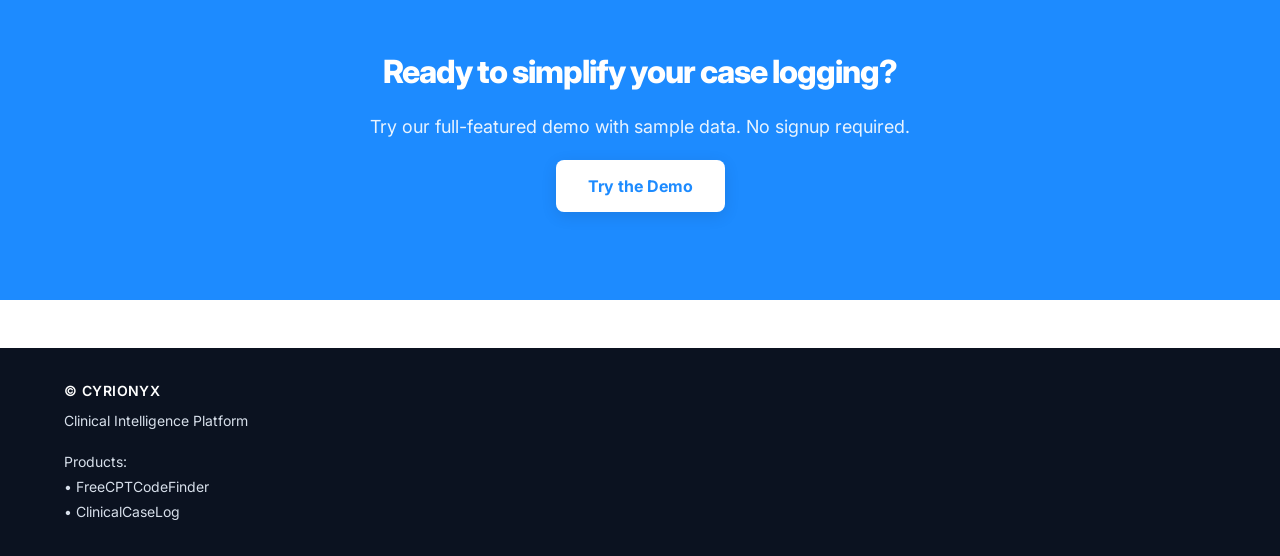
==== commit 3f4bdce5: "Make ClinicalCaseLog free with student case cap" ====
--- a/index.html
+++ b/index.html
@@ -1429,7 +1429,7 @@
                 <div class="hero-platform">ClinicalCaseLog <span style="color: var(--text-muted); font-weight: 600;">Built for surgical trainees and clinical programs</span></div>
                 <h1>ClinicalCaseLog, from your phone in <span class="highlight">30 seconds</span></h1>
                 <p>ClinicalCaseLog is built for medical students, PA students, NP students, RNFA students, and residents who need ACGME tracking, CPT and ICD-10 auto-fill, and clean exports without spreadsheet chaos. For residents who are tired of searching for CPT codes, it keeps the workflow moving instead of turning every case into a scavenger hunt.</p>
-                <p class="hero-signin">Already a subscriber? <a href="/login">Sign in to log cases →</a></p>
+                <p class="hero-signin">Already have an account? <a href="/login">Sign in to log cases →</a></p>
                 <div class="hero-actions">
                     <a href="/demo" class="cta-primary">Try Demo</a>
                     <a href="#pricing" class="cta-secondary">See Pricing</a>
@@ -1581,15 +1581,15 @@
     <section class="pricing section" id="pricing">
         <div class="container">
             <div class="section-header fade-in-up">
-                <h2>Simple, transparent pricing</h2>
-                <p>One price, all features, unlimited cases</p>
+                <h2>Free student access</h2>
+                <p>Log 10 cases with the core ClinicalCaseLog workflow</p>
             </div>
             <div class="pricing-card fade-in-up">
-                <div class="pricing-badge">Best Value</div>
-                <div class="price">$49.99</div>
-                <div class="price-period">per year</div>
+                <div class="pricing-badge">Student Plan</div>
+                <div class="price">Free</div>
+                <div class="price-period">10 logged cases</div>
                 <ul class="feature-list">
-                    <li>Unlimited case logging</li>
+                    <li>10 case logs included</li>
                     <li>ACGME milestone tracking</li>
                     <li>CPT/ICD-10 auto-fill</li>
                     <li>Excel & PDF export</li>
@@ -1599,10 +1599,9 @@
                     <li>Email support</li>
                 </ul>
                 <div style="margin-top: 16px;">
-                    <input type="email" id="checkoutEmail" placeholder="Enter your email" style="width: 100%; padding: 14px 16px; border: 2px solid rgba(46,168,255,0.3); border-radius: 8px; font-size: 16px; background: rgba(255,255,255,0.05); color: var(--text-primary); margin-bottom: 12px; outline: none; transition: border-color 0.3s;" onfocus="this.style.borderColor='var(--accent)'" onblur="this.style.borderColor='rgba(46,168,255,0.3)'">
-                    <a href="#" onclick="startCheckout()" class="cta-primary" style="display: block; text-align: center; text-decoration: none; cursor: pointer; padding: 16px;">Start Your Trial →</a>
-                </div>
-                <p style="font-size: 12px; color: var(--text-muted); margin-top: 10px; text-align: center;">30-day money-back guarantee · Cancel anytime</p>
+                    <a href="/register" class="cta-primary" style="display: block; text-align: center; text-decoration: none; cursor: pointer; padding: 16px;">Create Free Student Account →</a>
+                </div>
+                <p style="font-size: 12px; color: var(--text-muted); margin-top: 10px; text-align: center;">No payment required</p>
             </div>
         </div>
     </section>
@@ -1857,7 +1856,7 @@
             console.error('Checkout request failed:', e);
         } finally {
             if (checkoutButton) {
-                checkoutButton.textContent = checkoutButton.dataset.originalText || 'Start Your Trial →';
+                checkoutButton.textContent = checkoutButton.dataset.originalText || 'Create Free Student Account →';
                 checkoutButton.style.pointerEvents = '';
                 checkoutButton.style.opacity = '';
             }
@@ -1892,4 +1891,4 @@
 </script>
     <div id="cyr-site-footer"></div>
 </body>
-</html>+</html>
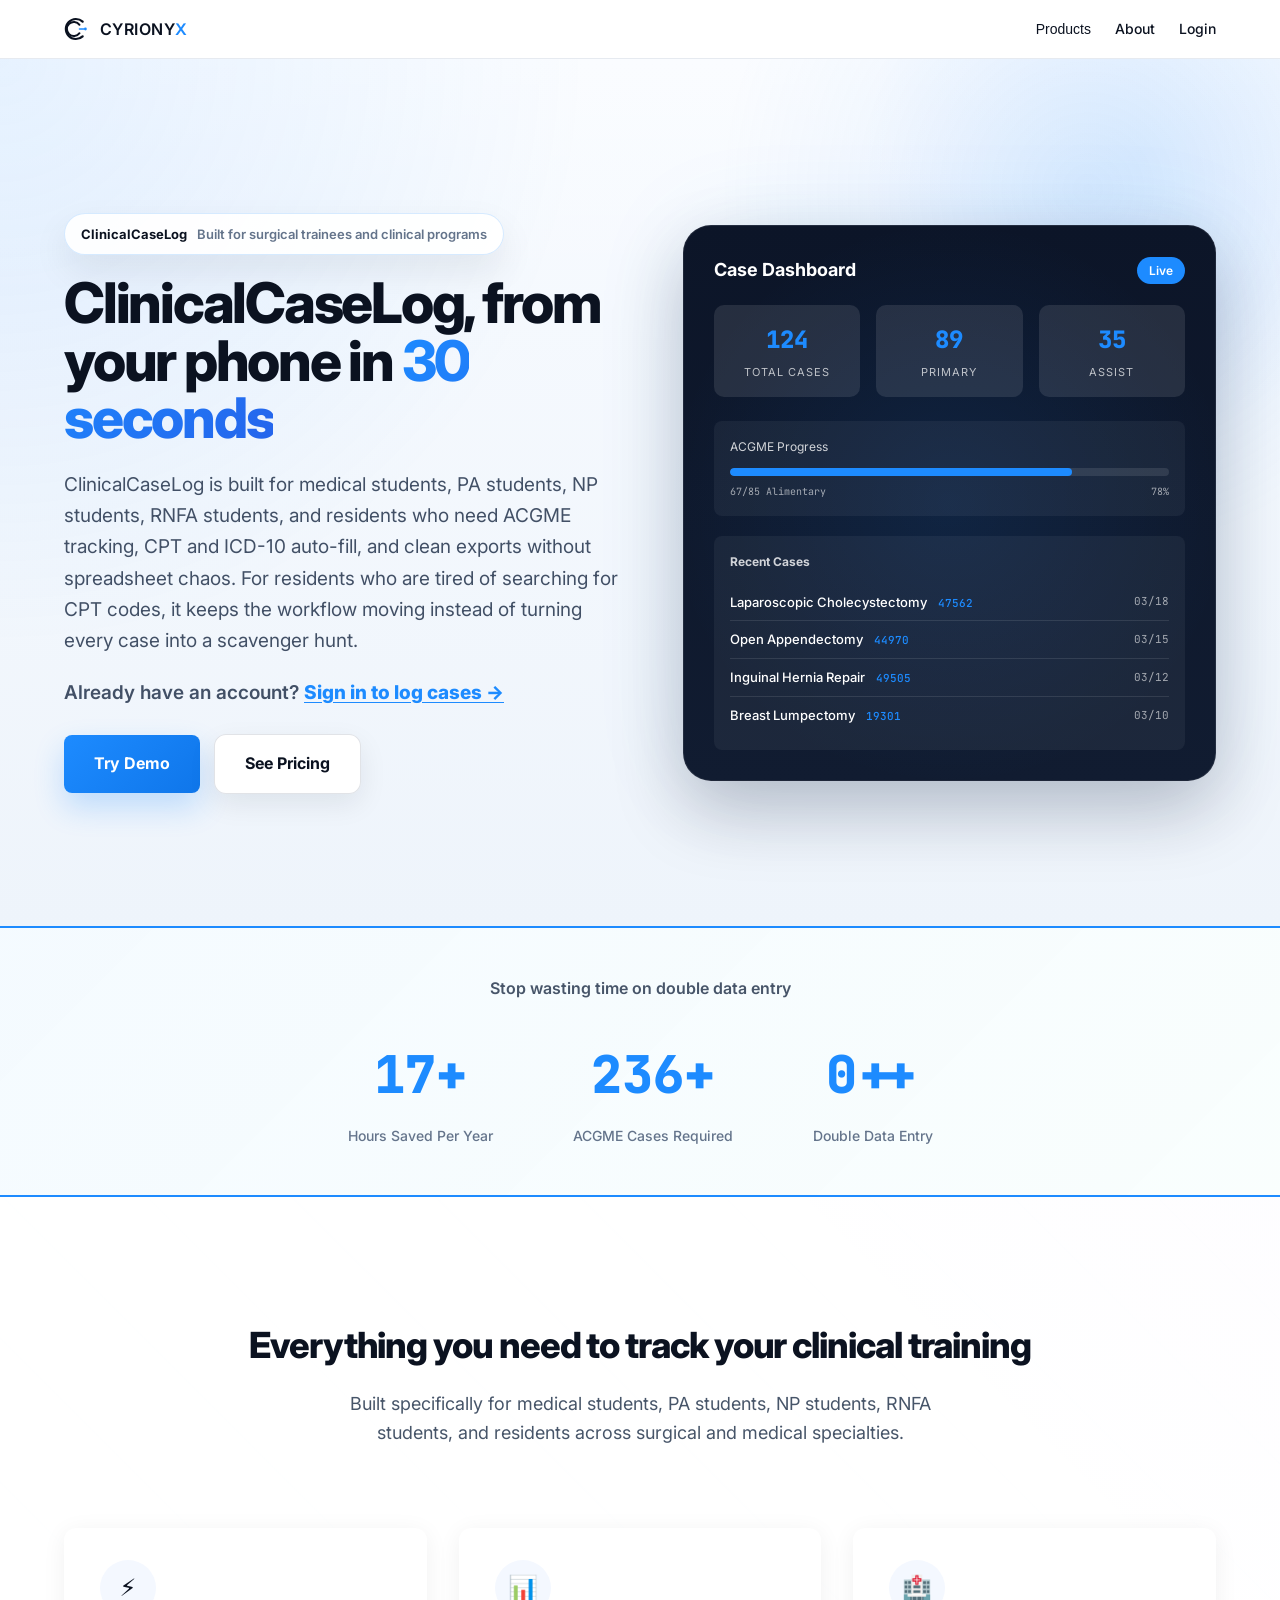
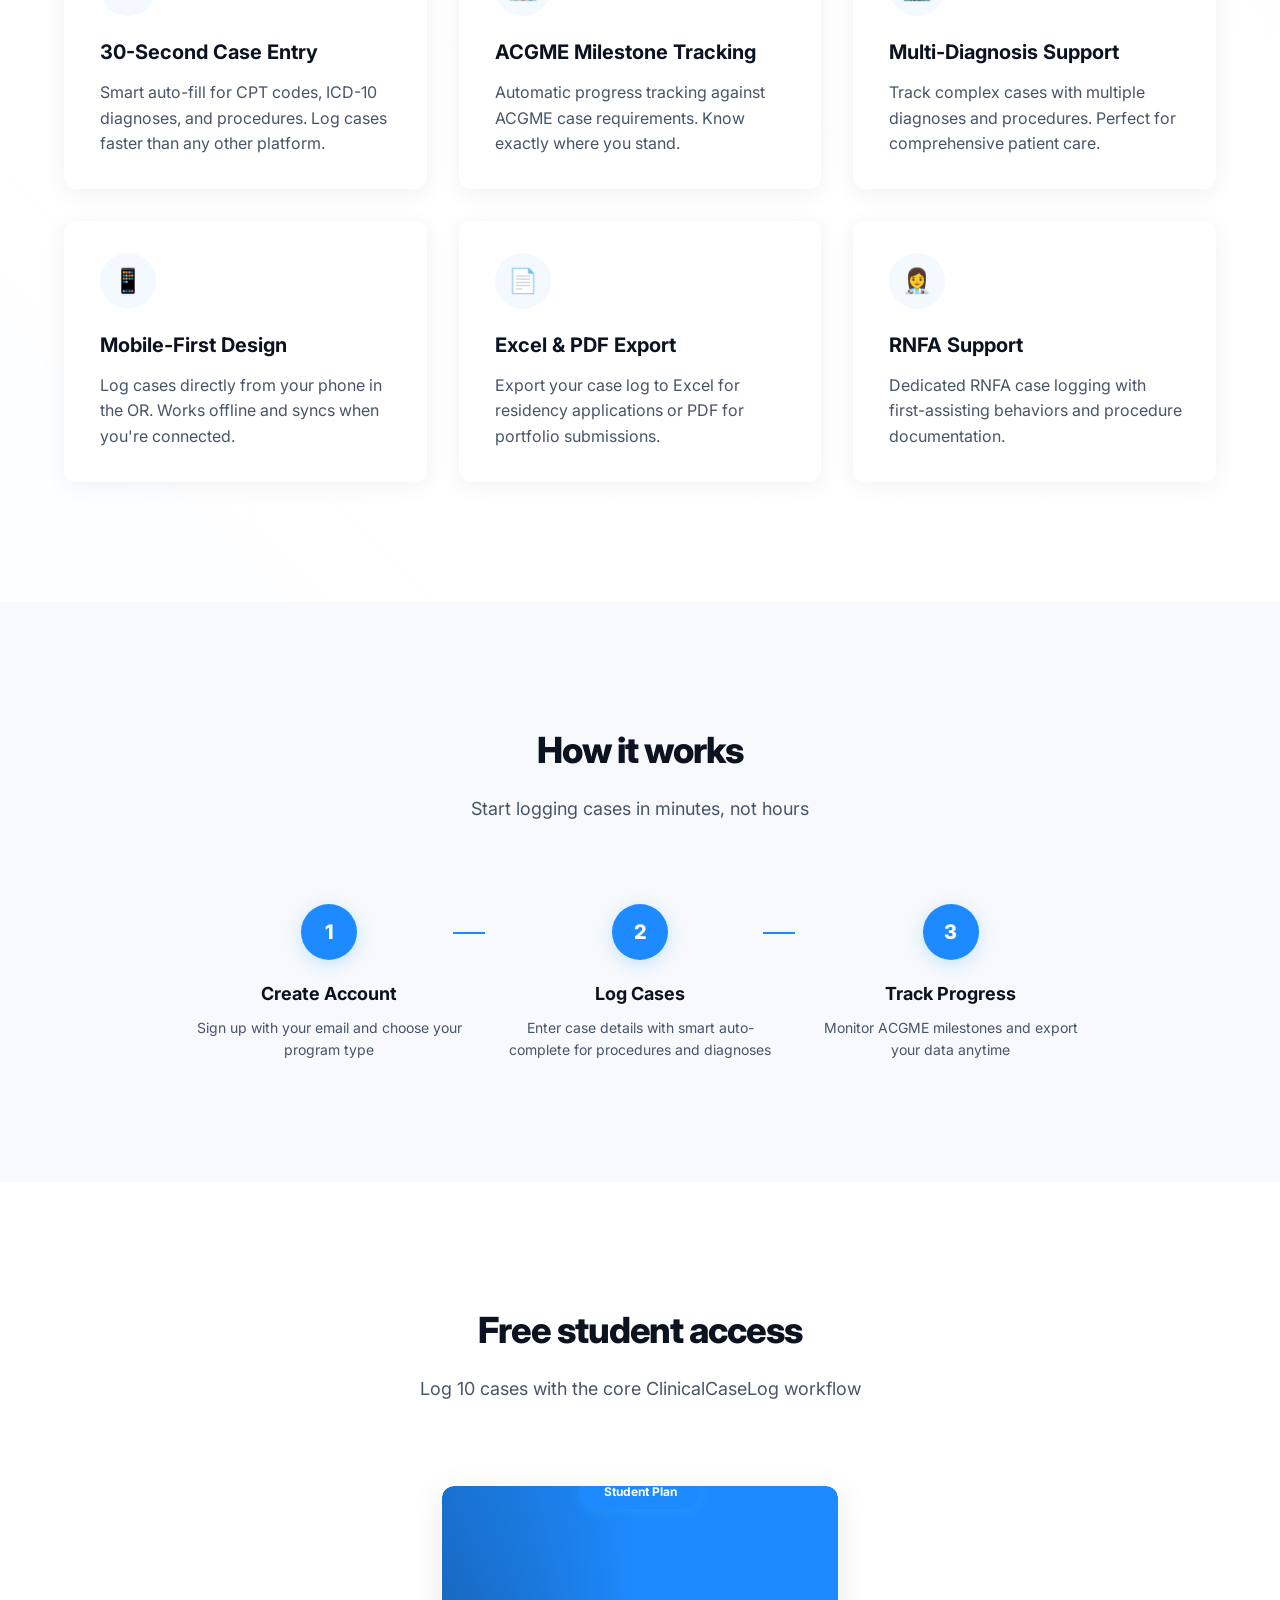
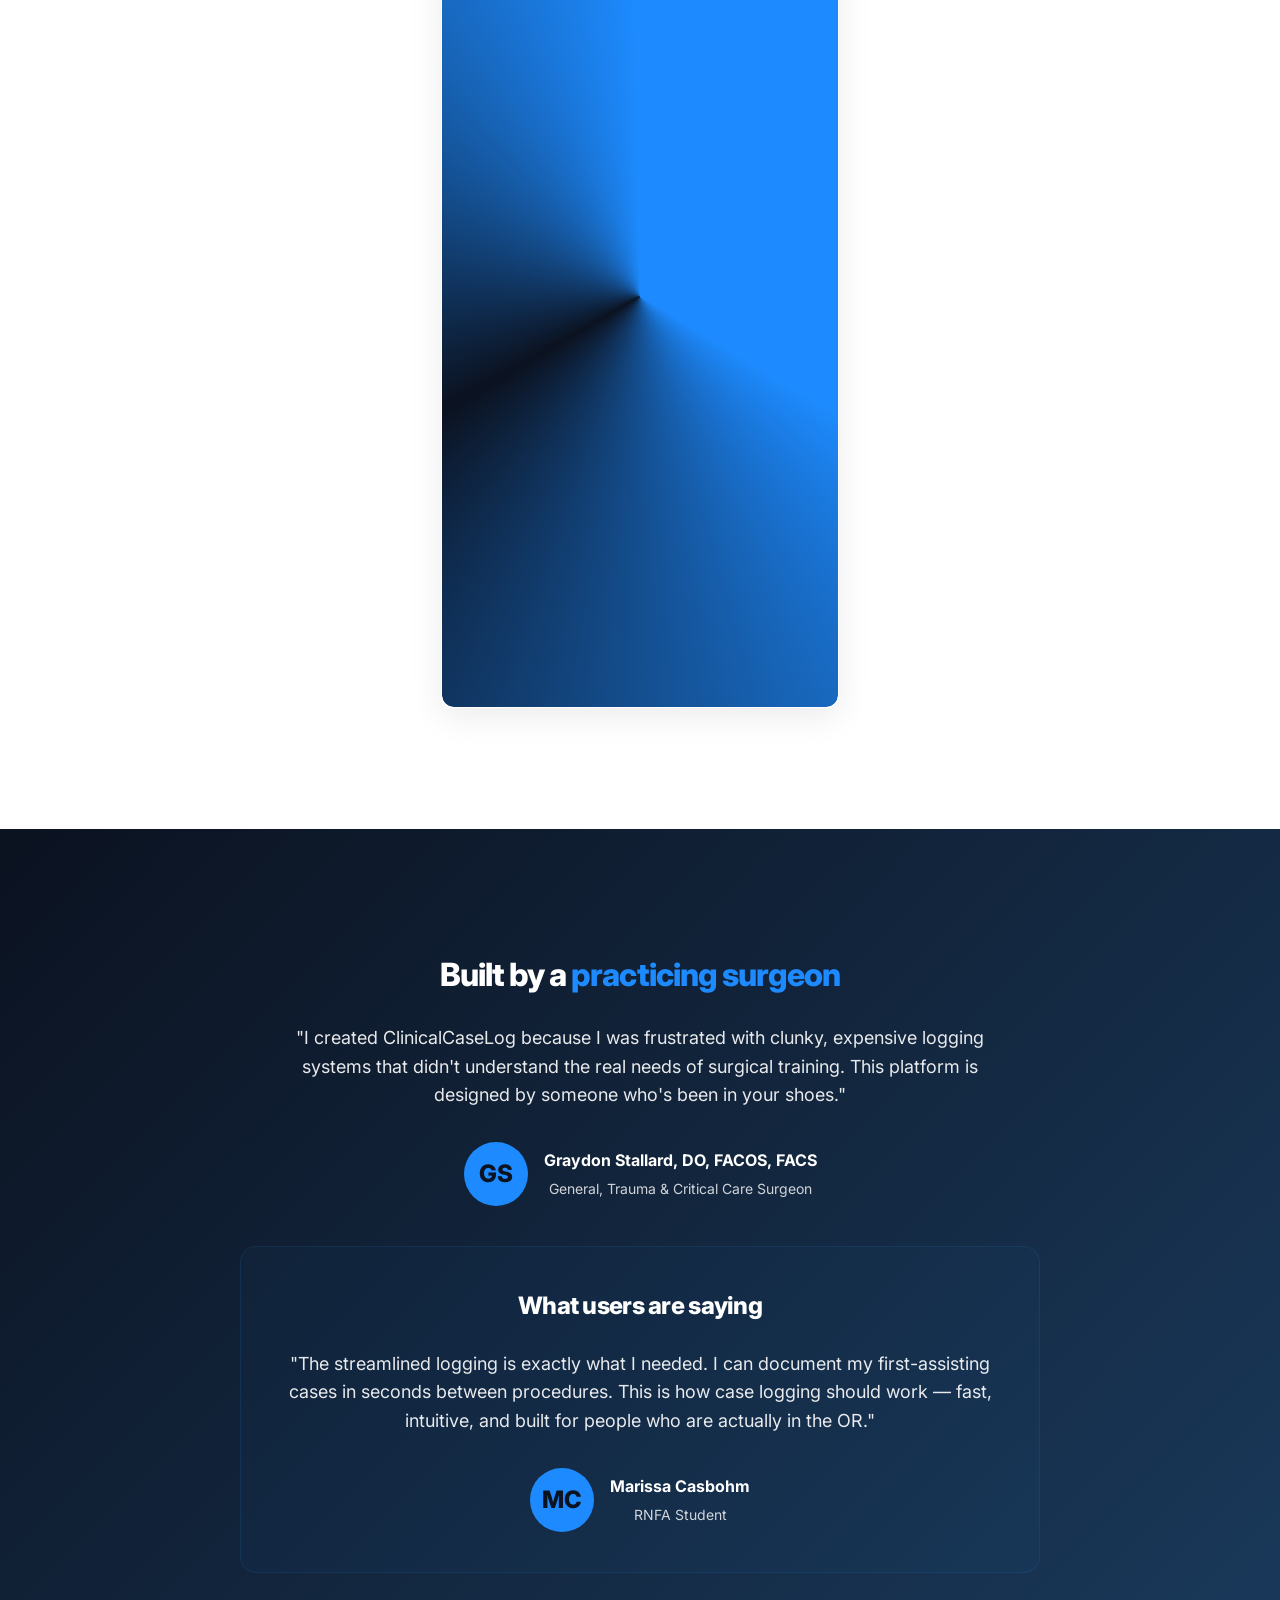
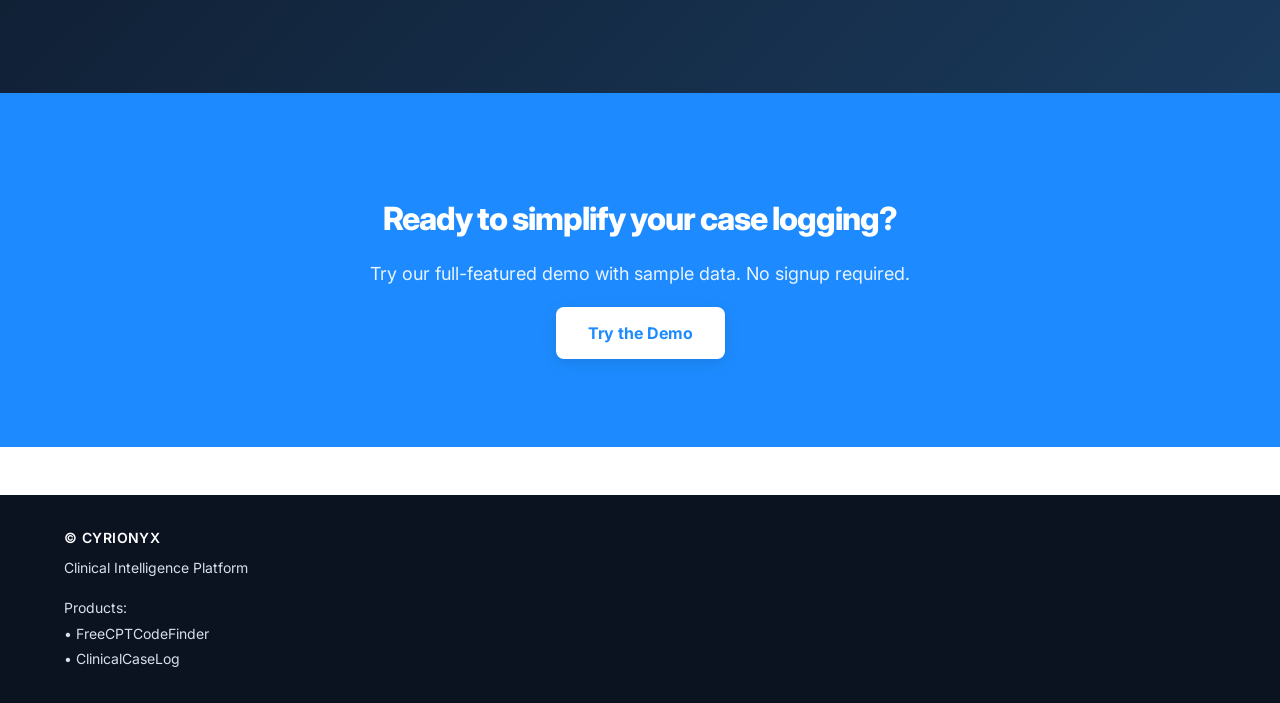
==== commit 8965e396: "Restore subscription path after free case cap" ====
--- a/index.html
+++ b/index.html
@@ -1601,7 +1601,11 @@
                 <div style="margin-top: 16px;">
                     <a href="/register" class="cta-primary" style="display: block; text-align: center; text-decoration: none; cursor: pointer; padding: 16px;">Create Free Student Account →</a>
                 </div>
-                <p style="font-size: 12px; color: var(--text-muted); margin-top: 10px; text-align: center;">No payment required</p>
+                <p style="font-size: 12px; color: var(--text-muted); margin-top: 10px; text-align: center;">No payment required to start. Need more than 10 cases? Subscribe for $49.99/year.</p>
+                <div style="margin-top: 12px;">
+                    <input type="email" id="checkoutEmail" placeholder="Email for subscription" style="width: 100%; padding: 14px 16px; border: 2px solid rgba(46,168,255,0.3); border-radius: 8px; font-size: 16px; background: rgba(255,255,255,0.05); color: var(--text-primary); margin-bottom: 12px; outline: none; transition: border-color 0.3s;" onfocus="this.style.borderColor='var(--accent)'" onblur="this.style.borderColor='rgba(46,168,255,0.3)'">
+                    <a href="#" onclick="startCheckout()" class="cta-secondary" style="display: block; text-align: center; text-decoration: none; cursor: pointer; padding: 14px;">Subscribe for unlimited logging →</a>
+                </div>
             </div>
         </div>
     </section>
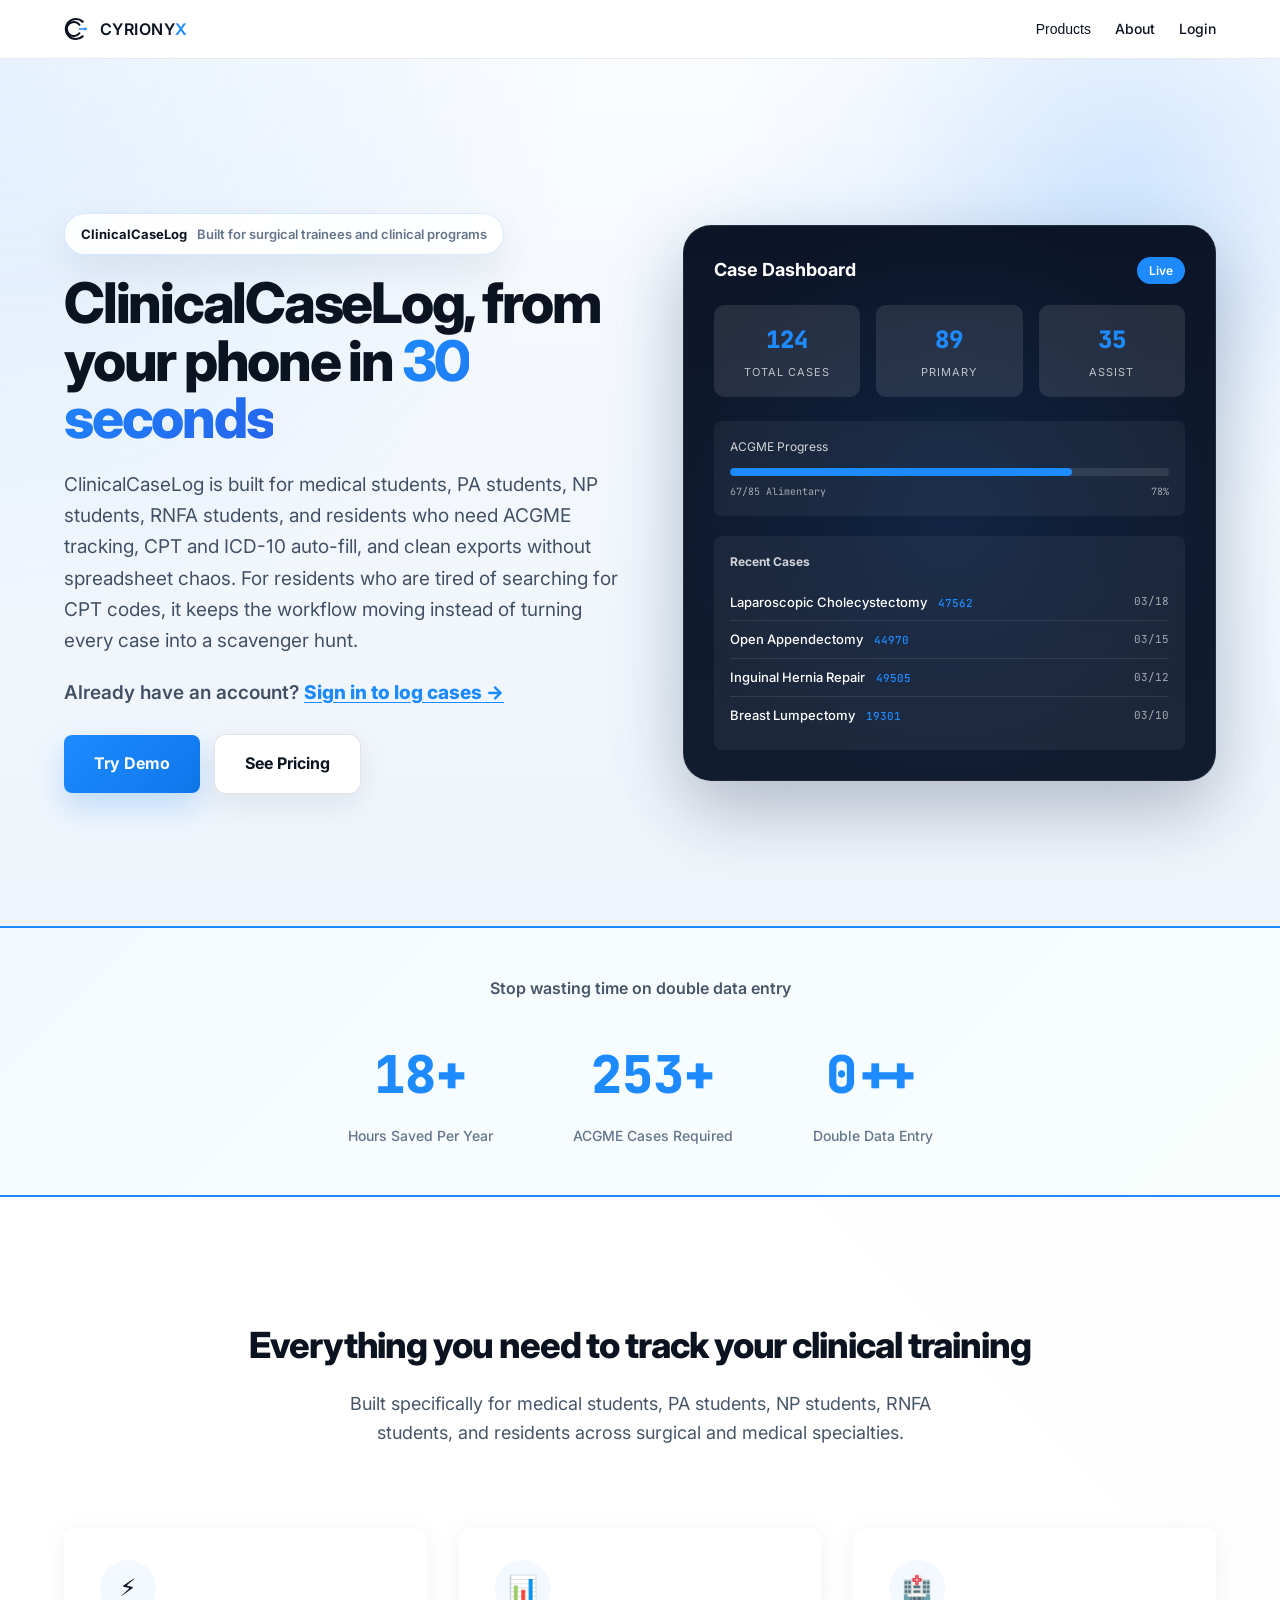
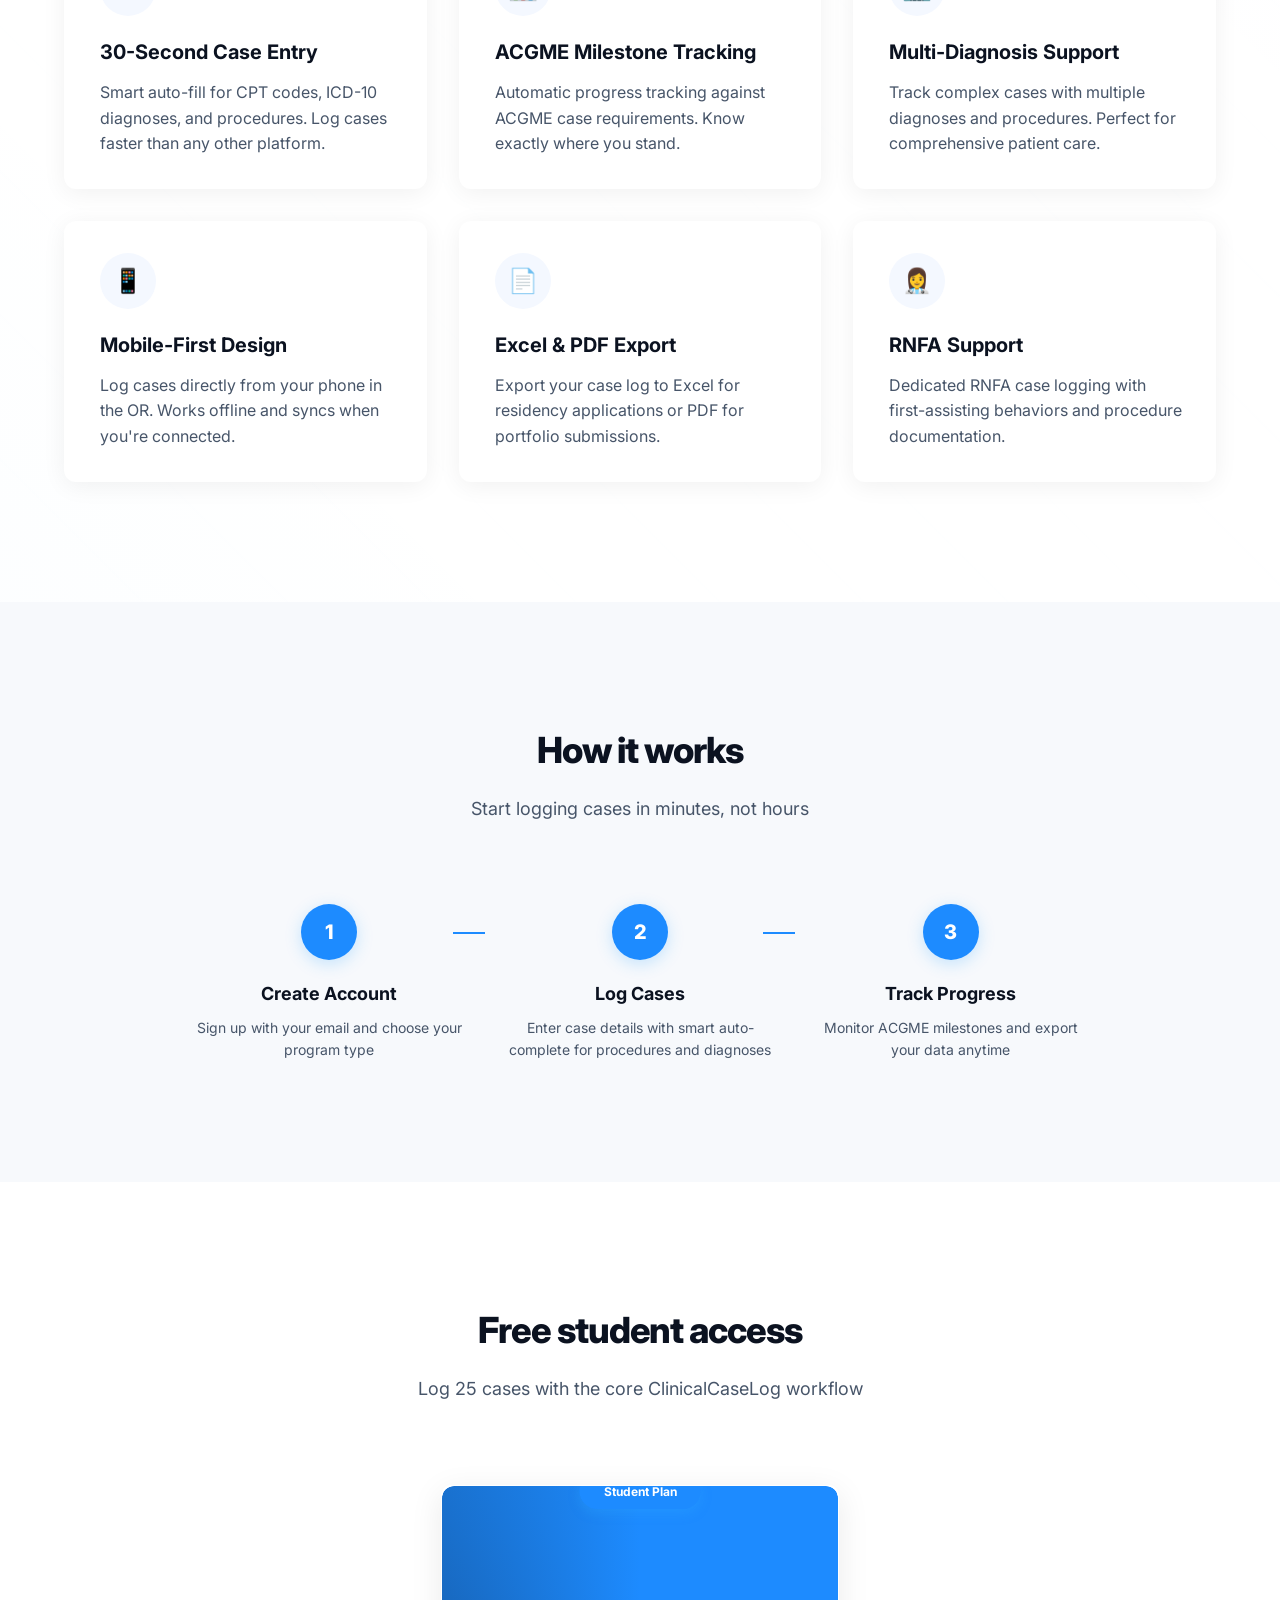
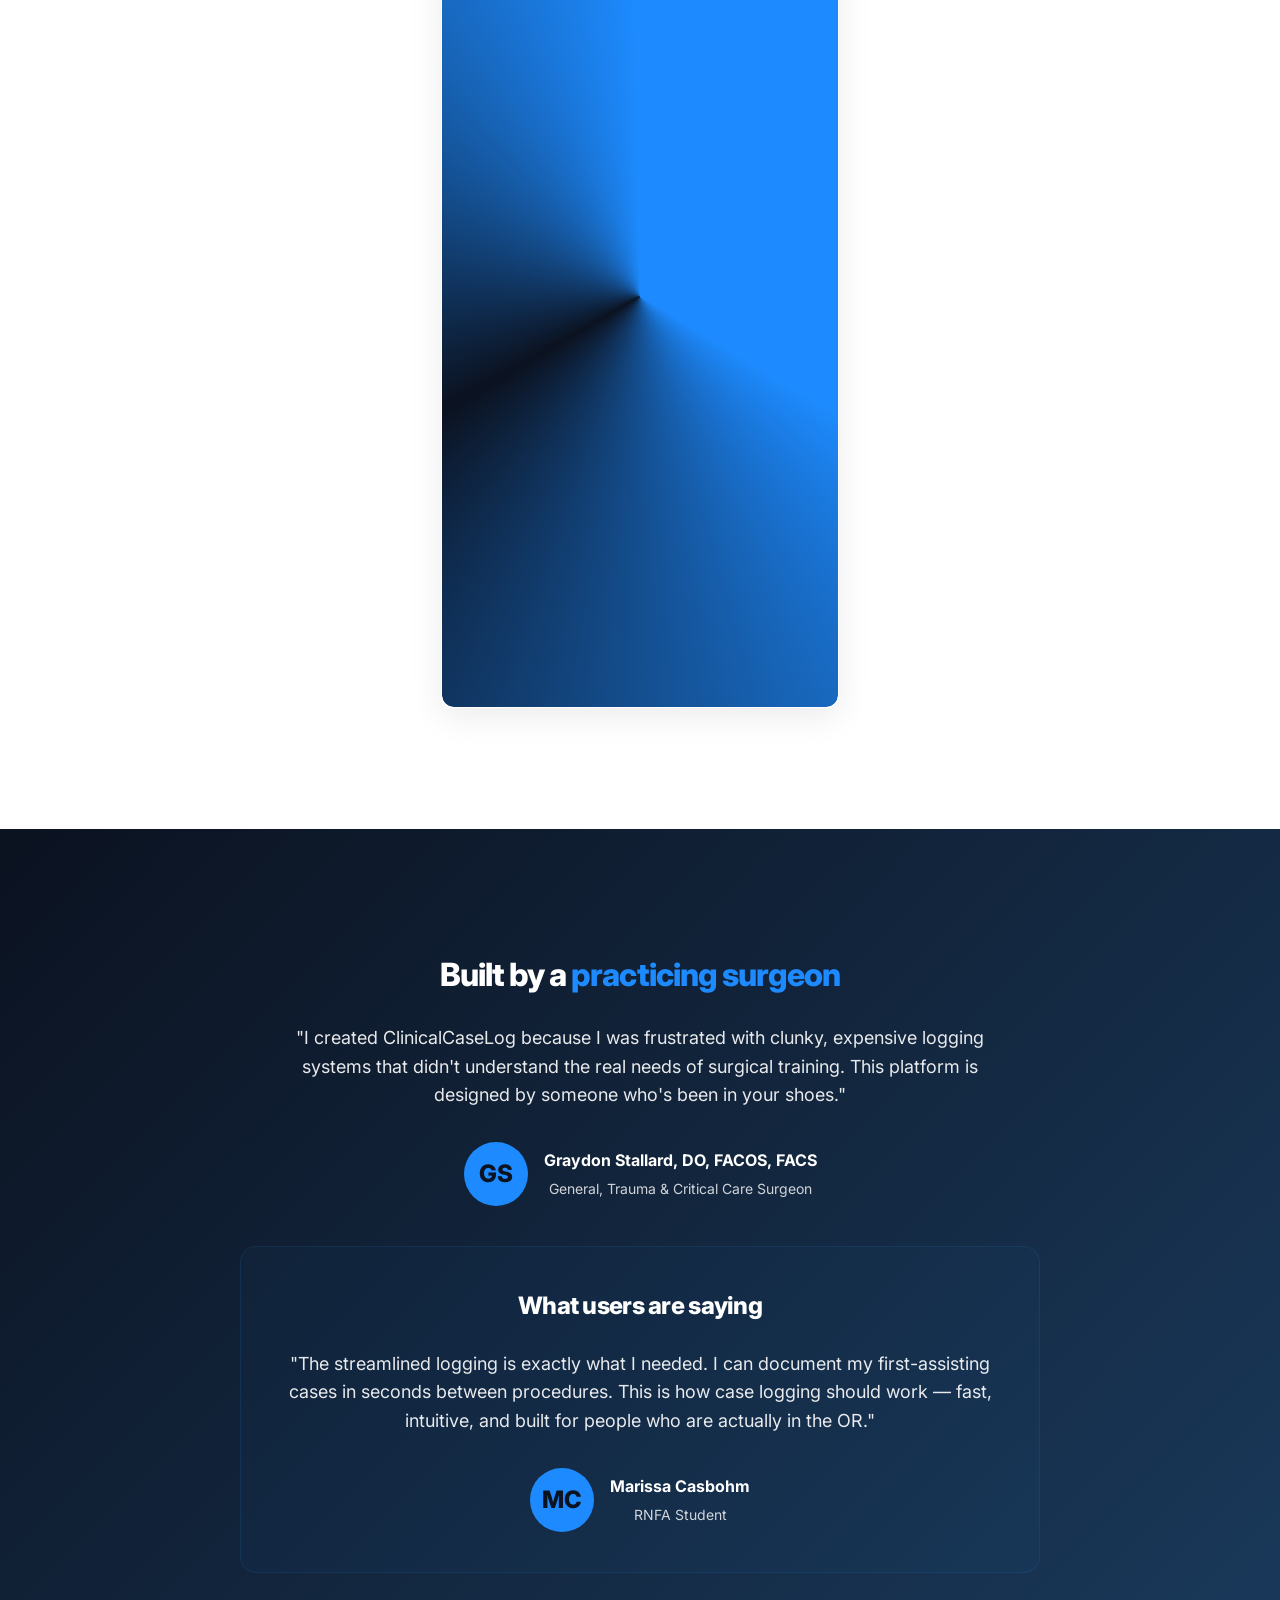
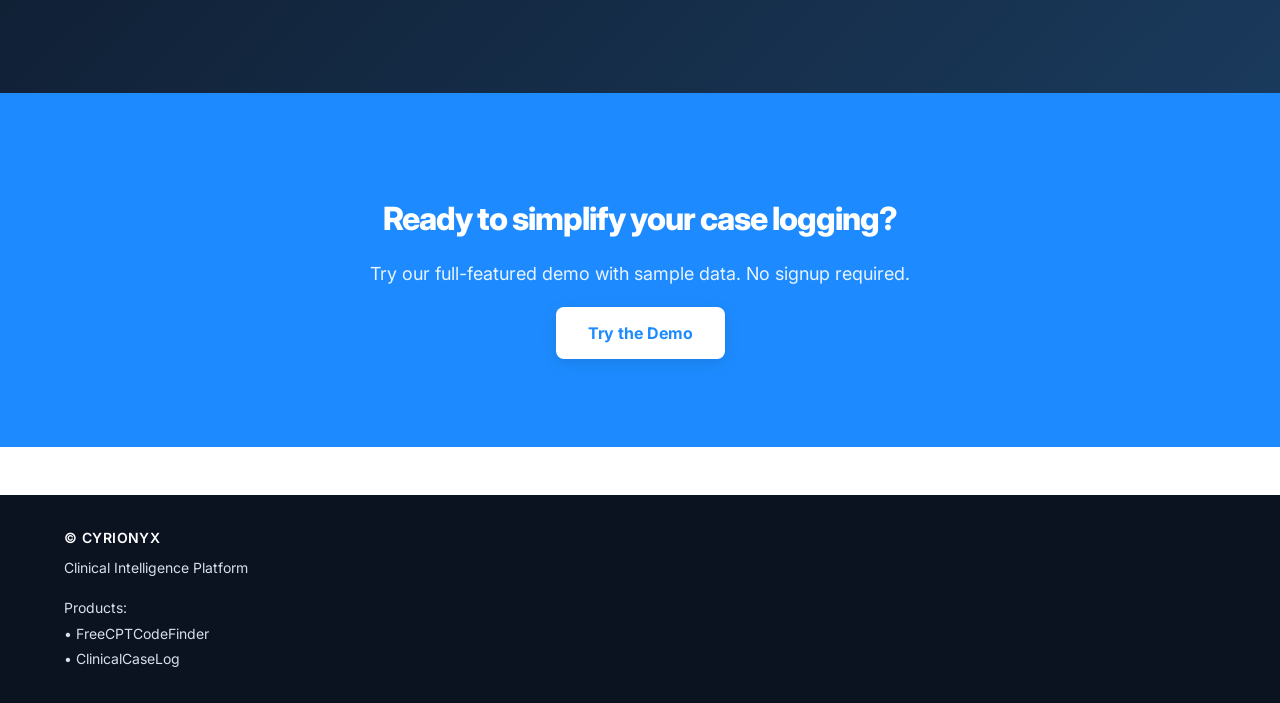
==== commit 62df57df: "Raise free student case cap to 25" ====
--- a/index.html
+++ b/index.html
@@ -1582,14 +1582,14 @@
         <div class="container">
             <div class="section-header fade-in-up">
                 <h2>Free student access</h2>
-                <p>Log 10 cases with the core ClinicalCaseLog workflow</p>
+                <p>Log 25 cases with the core ClinicalCaseLog workflow</p>
             </div>
             <div class="pricing-card fade-in-up">
                 <div class="pricing-badge">Student Plan</div>
                 <div class="price">Free</div>
-                <div class="price-period">10 logged cases</div>
+                <div class="price-period">25 logged cases</div>
                 <ul class="feature-list">
-                    <li>10 case logs included</li>
+                    <li>25 case logs included</li>
                     <li>ACGME milestone tracking</li>
                     <li>CPT/ICD-10 auto-fill</li>
                     <li>Excel & PDF export</li>
@@ -1601,7 +1601,7 @@
                 <div style="margin-top: 16px;">
                     <a href="/register" class="cta-primary" style="display: block; text-align: center; text-decoration: none; cursor: pointer; padding: 16px;">Create Free Student Account →</a>
                 </div>
-                <p style="font-size: 12px; color: var(--text-muted); margin-top: 10px; text-align: center;">No payment required to start. Need more than 10 cases? Subscribe for $49.99/year.</p>
+                <p style="font-size: 12px; color: var(--text-muted); margin-top: 10px; text-align: center;">No payment required to start. Need more than 25 cases? Subscribe for $49.99/year.</p>
                 <div style="margin-top: 12px;">
                     <input type="email" id="checkoutEmail" placeholder="Email for subscription" style="width: 100%; padding: 14px 16px; border: 2px solid rgba(46,168,255,0.3); border-radius: 8px; font-size: 16px; background: rgba(255,255,255,0.05); color: var(--text-primary); margin-bottom: 12px; outline: none; transition: border-color 0.3s;" onfocus="this.style.borderColor='var(--accent)'" onblur="this.style.borderColor='rgba(46,168,255,0.3)'">
                     <a href="#" onclick="startCheckout()" class="cta-secondary" style="display: block; text-align: center; text-decoration: none; cursor: pointer; padding: 14px;">Subscribe for unlimited logging →</a>
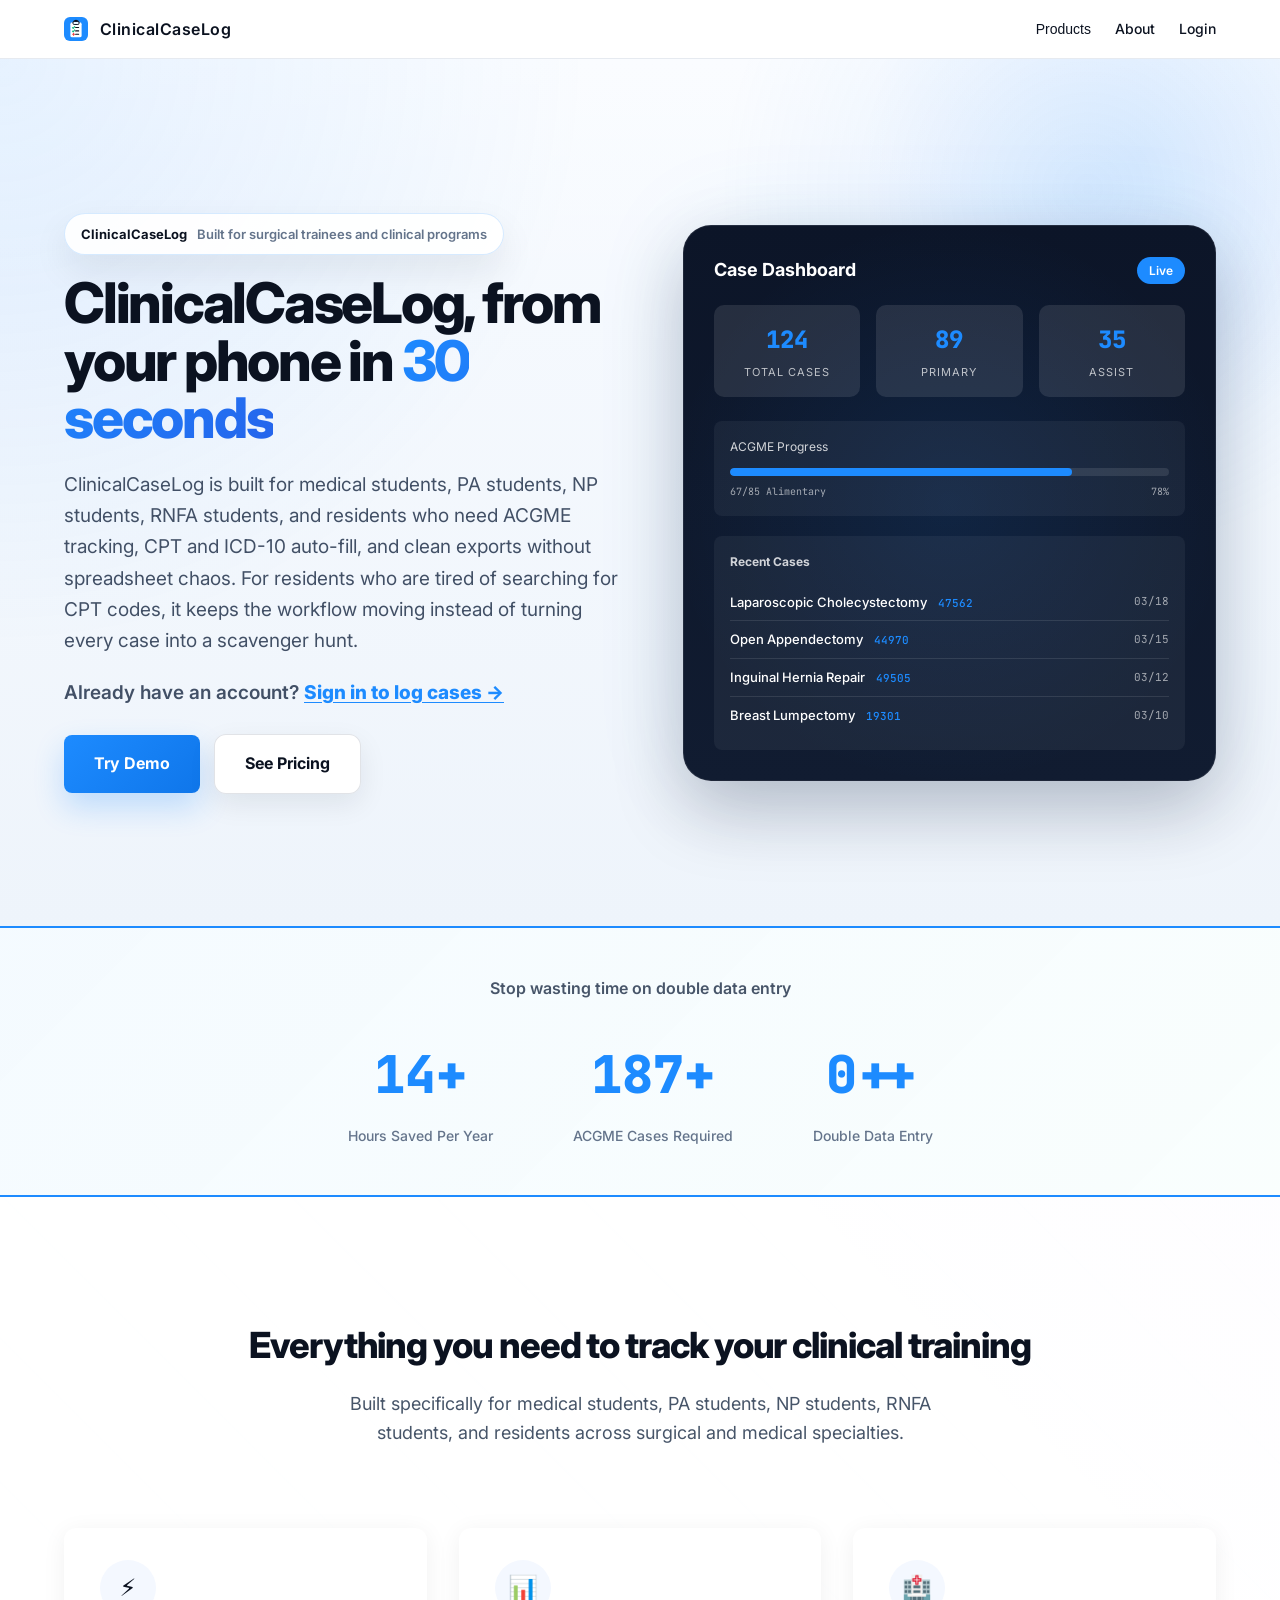
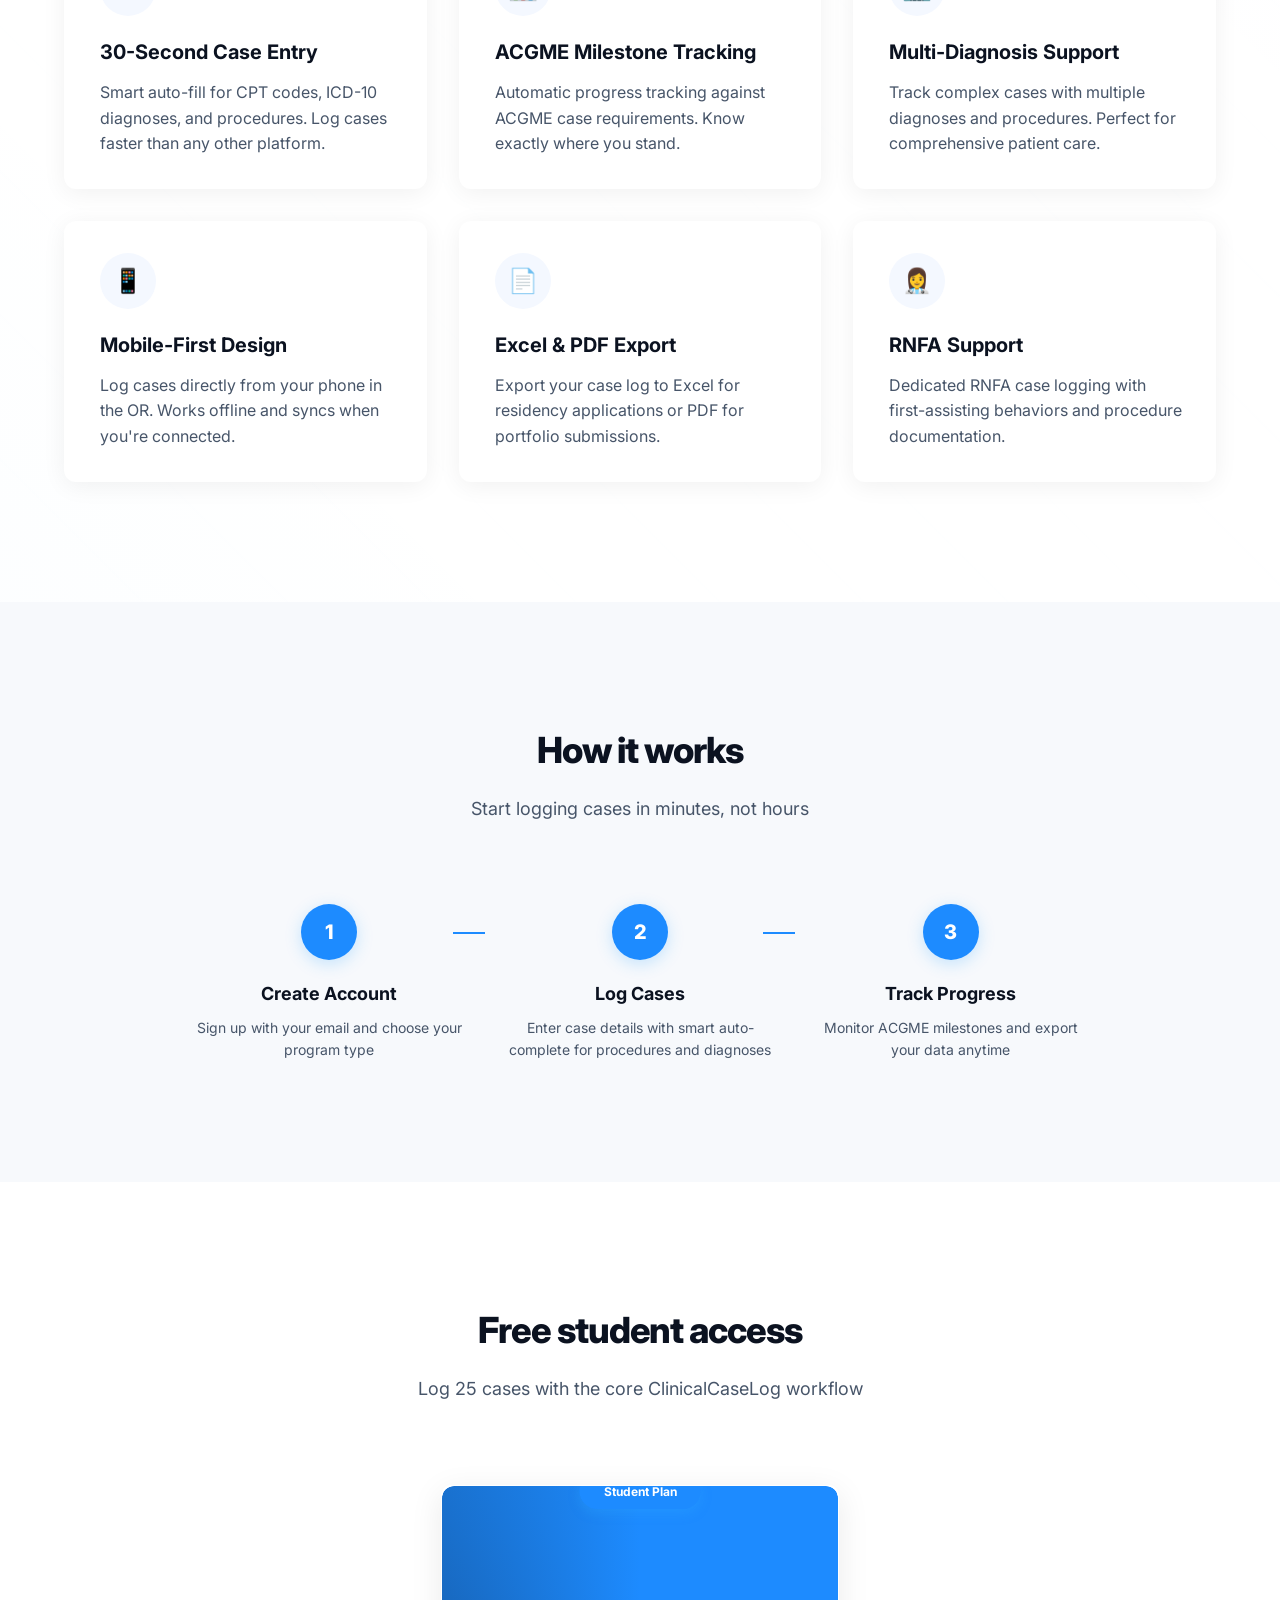
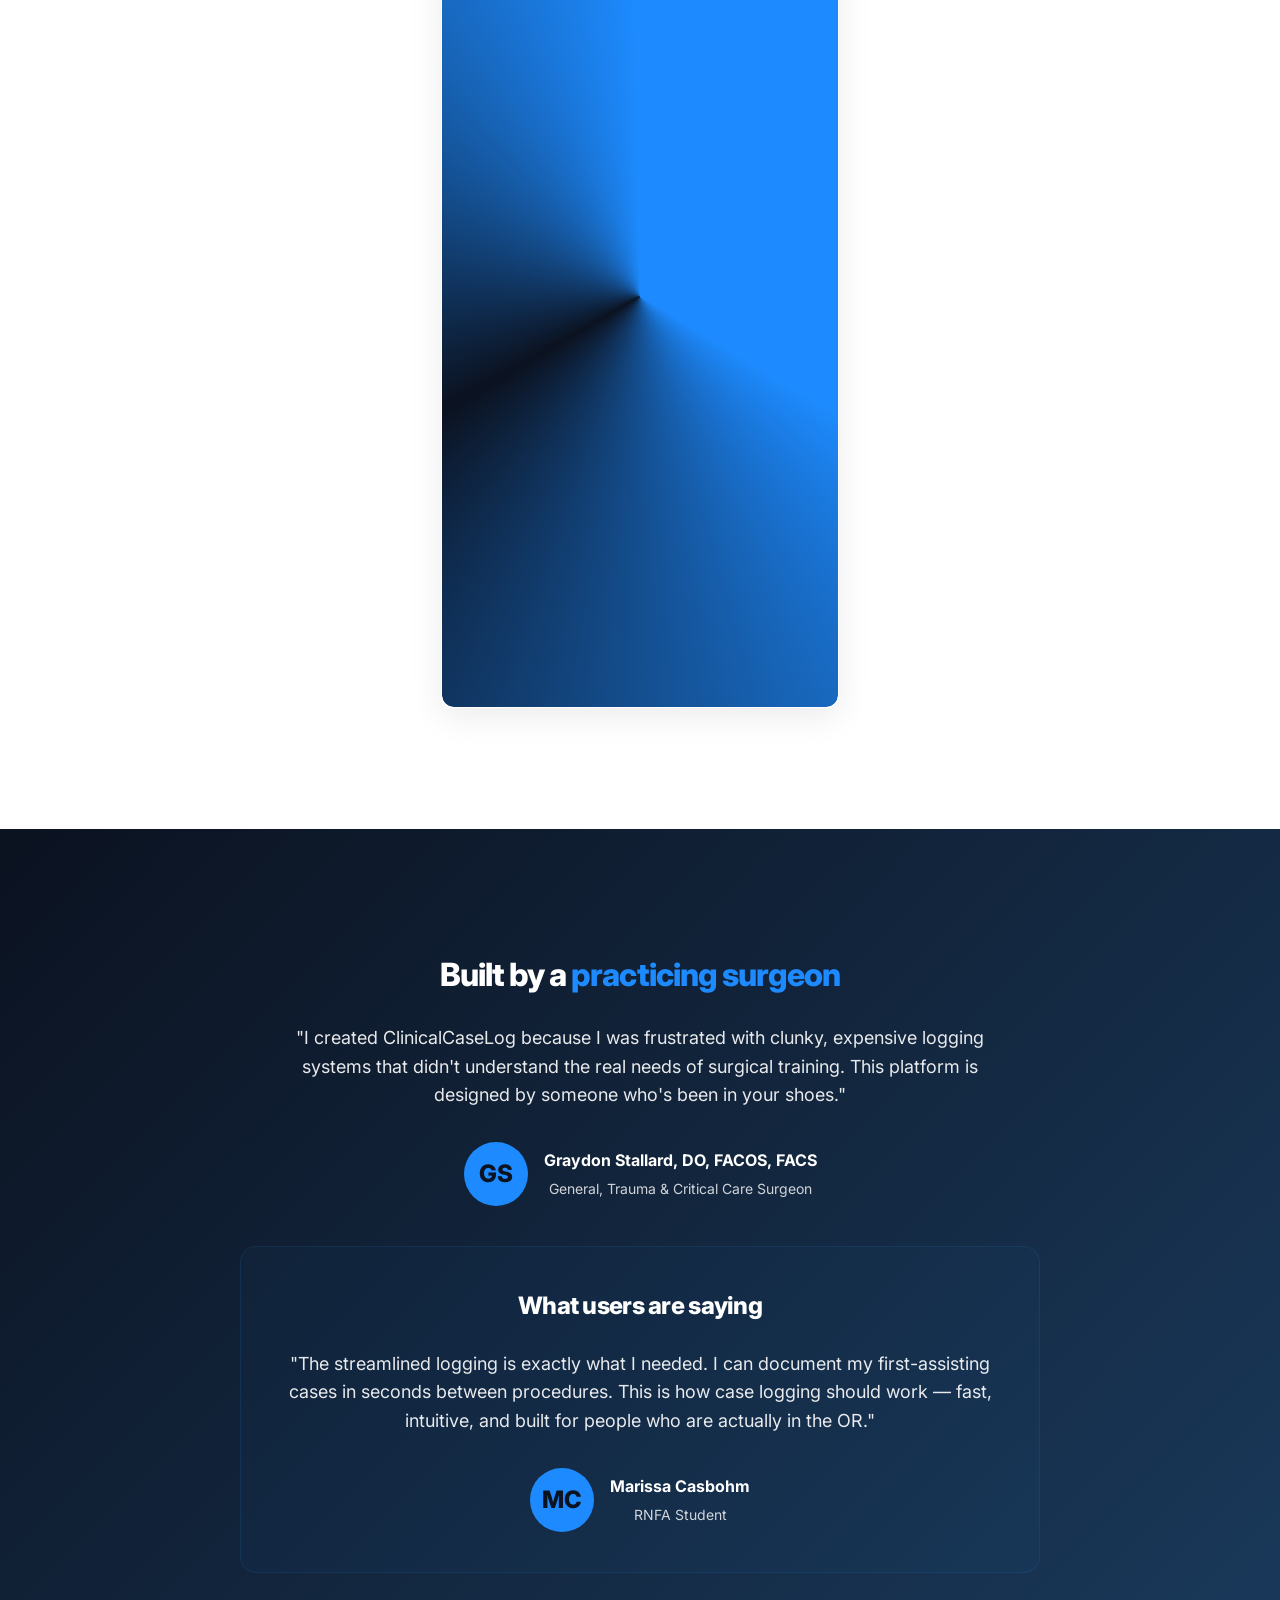
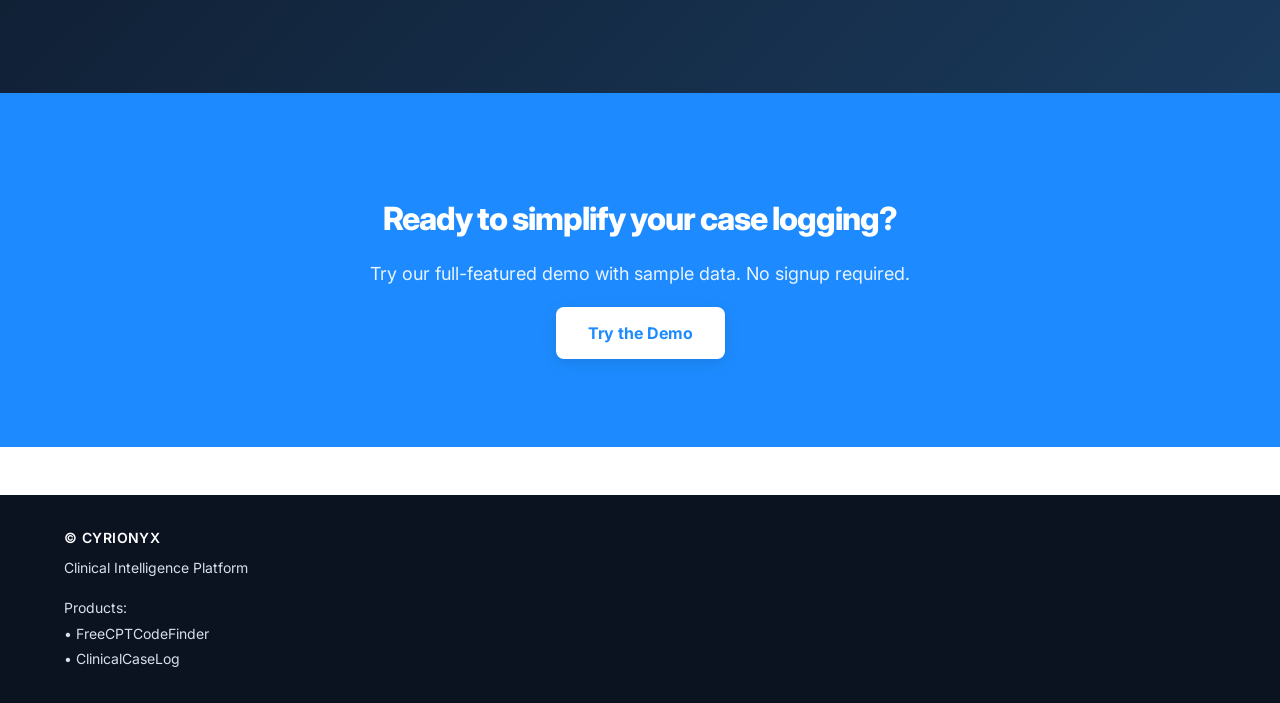
==== commit 978cefa3: "Update ClinicalCaseLog logo" ====
--- a/index.html
+++ b/index.html
@@ -1394,9 +1394,9 @@
 
     <div class="cyr-header" data-cyrionyx-header>
   <div class="cyr-header-inner">
-    <a class="cyr-brand" href="/" aria-label="CYRIONYX home">
-      <img src="/logo/icon.svg" alt="CYRIONYX icon">
-      <span class="cyr-wordmark">CYRIONY<span class="x">X</span></span>
+    <a class="cyr-brand" href="/" aria-label="ClinicalCaseLog home">
+      <img src="/logo/icon.svg" alt="ClinicalCaseLog icon">
+      <span class="cyr-wordmark">ClinicalCaseLog</span>
     </a>
     <nav class="cyr-nav" aria-label="Primary">
       <div class="cyr-dropdown">
